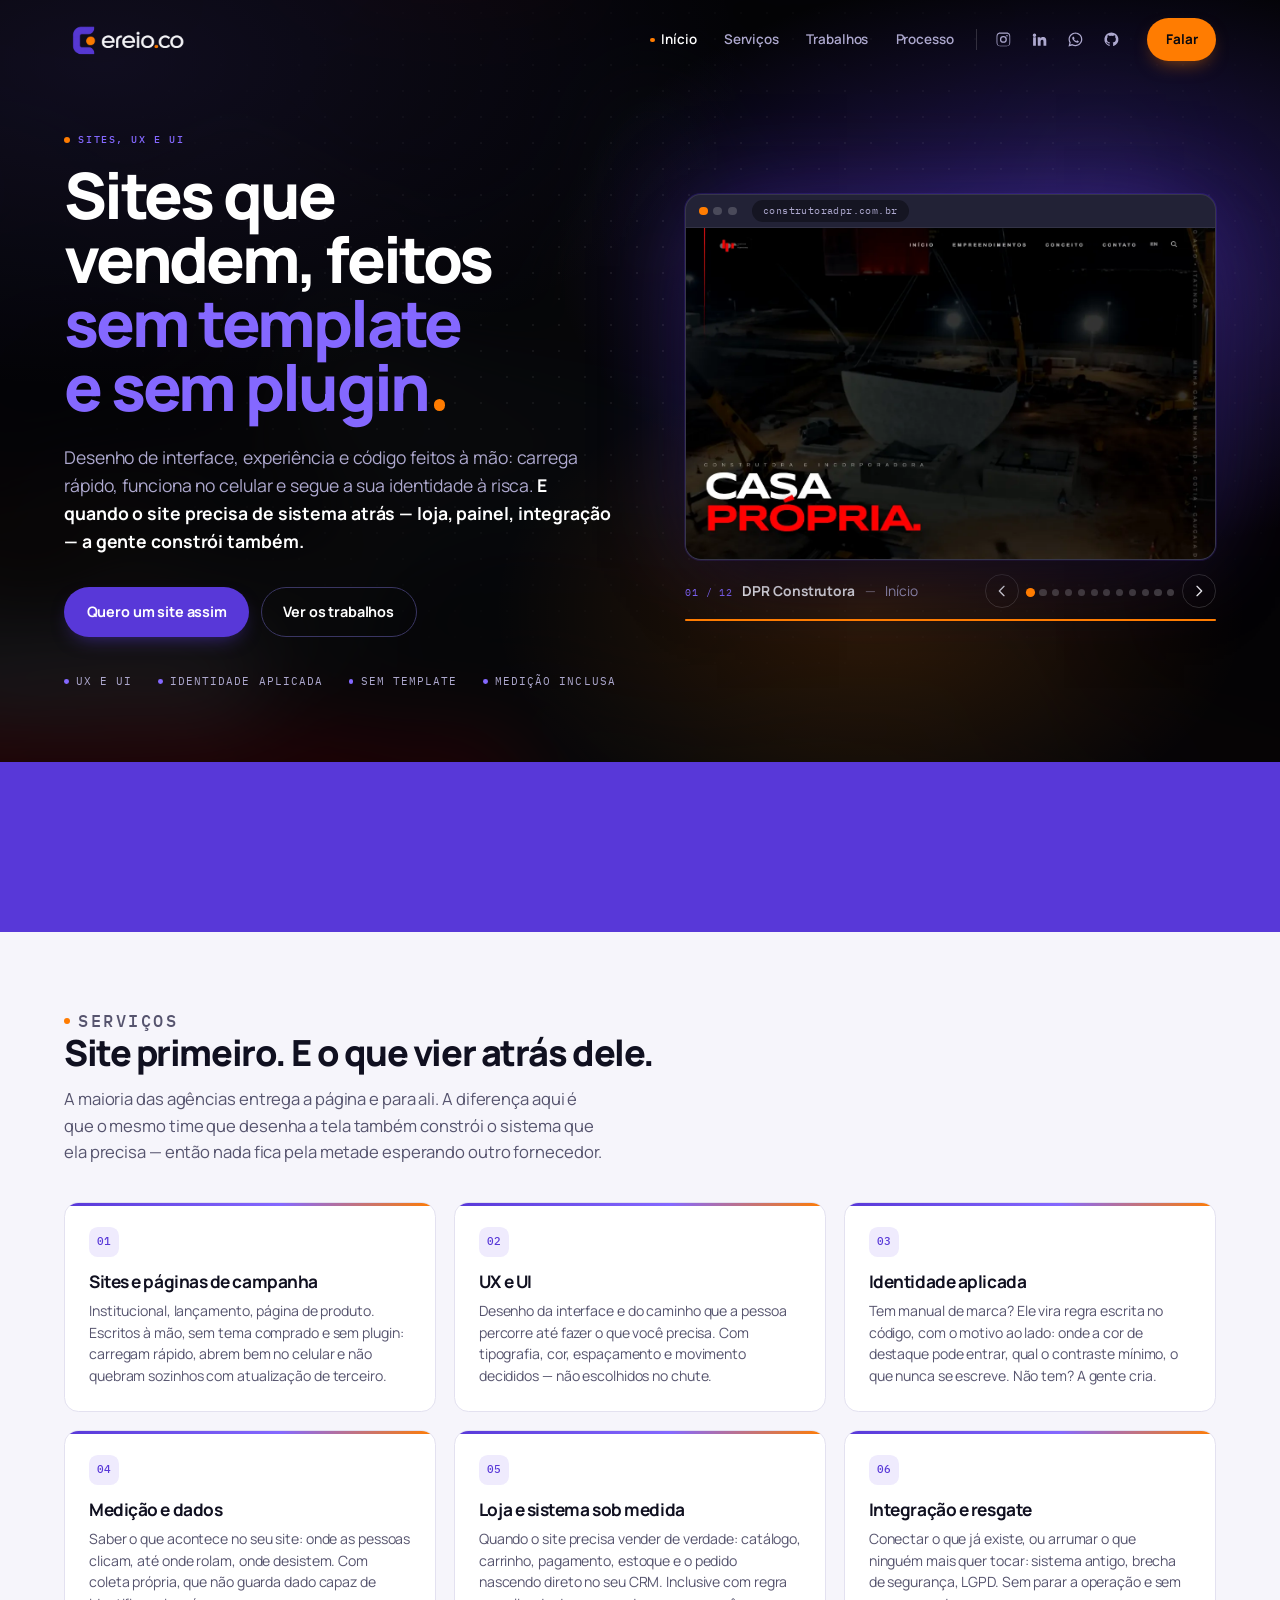
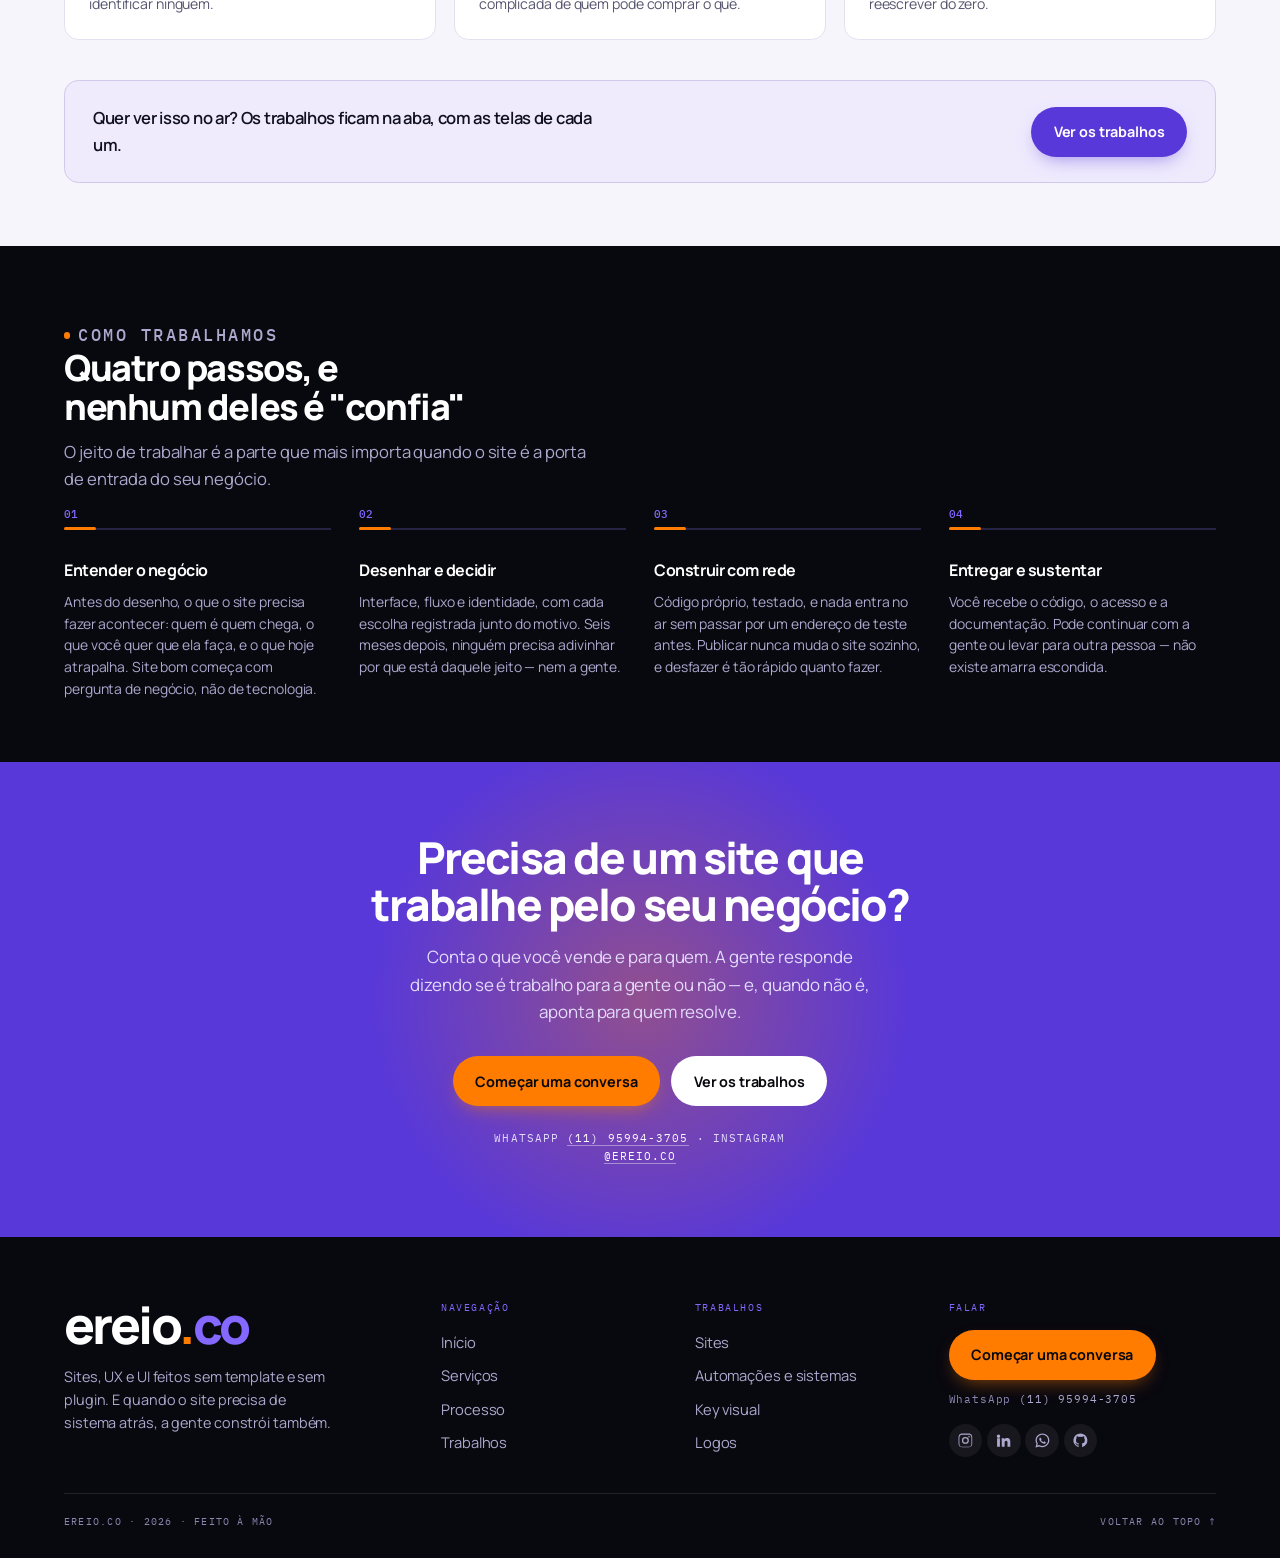
==== index.html @ cca117e9 "feat: cinco sites a mais nos trabalhos e os numeros da agencia na home Pedido dela em 05/10/2026: in" ====
<!doctype html>
<html lang="pt-BR">
<head>
<meta charset="utf-8">
<meta name="viewport" content="width=device-width, initial-scale=1">
<title>ereio.co</title>
<meta name="description" content="Sites, UX e UI feitos sem template e sem plugin — por quem também constrói o sistema atrás deles.">
<meta name="theme-color" content="#08080F">
<link rel="icon" type="image/png" href="icone-ereio.png">
<link rel="apple-touch-icon" href="icone-ereio.png">
<link rel="preconnect" href="https://fonts.googleapis.com">
<link rel="preconnect" href="https://fonts.gstatic.com" crossorigin>
<link rel="stylesheet" href="https://fonts.googleapis.com/css2?family=Manrope:wght@400;500;600;700;800&family=IBM+Plex+Mono:wght@400;500&display=swap">
<link rel="stylesheet" href="estilo.css">
</head>
<body class="sem-js">

<!-- Os desenhos dos ícones, definidos UMA vez e reaproveitados por <use>.
     Sem isto o mesmo caminho SVG apareceria oito vezes por página. -->
<svg width="0" height="0" style="position:absolute" aria-hidden="true" focusable="false">
  <symbol id="i-instagram" viewBox="0 0 24 24"><path d="M12 2.2c3.2 0 3.6 0 4.8.07 1.2.05 1.8.25 2.2.42.56.22.96.48 1.38.9.42.42.68.82.9 1.38.17.4.37 1 .42 2.2.07 1.2.07 1.6.07 4.8s0 3.6-.07 4.8c-.05 1.2-.25 1.8-.42 2.2a3.7 3.7 0 0 1-.9 1.38c-.42.42-.82.68-1.38.9-.4.17-1 .37-2.2.42-1.2.07-1.6.07-4.8.07s-3.6 0-4.8-.07c-1.2-.05-1.8-.25-2.2-.42a3.7 3.7 0 0 1-1.38-.9 3.7 3.7 0 0 1-.9-1.38c-.17-.4-.37-1-.42-2.2C2.2 15.6 2.2 15.2 2.2 12s0-3.6.07-4.8c.05-1.2.25-1.8.42-2.2.22-.56.48-.96.9-1.38.42-.42.82-.68 1.38-.9.4-.17 1-.37 2.2-.42C8.4 2.2 8.8 2.2 12 2.2zm0 1.8c-3.14 0-3.5.02-4.73.09-.9.04-1.39.19-1.71.32-.43.17-.74.37-1.06.69-.32.32-.52.63-.69 1.06-.13.32-.28.81-.32 1.71-.07 1.23-.09 1.59-.09 4.73s.02 3.5.09 4.73c.04.9.19 1.39.32 1.71.17.43.37.74.69 1.06.32.32.63.52 1.06.69.32.13.81.28 1.71.32 1.23.07 1.59.09 4.73.09s3.5-.02 4.73-.09c.9-.04 1.39-.19 1.71-.32.43-.17.74-.37 1.06-.69.32-.32.52-.63.69-1.06.13-.32.28-.81.32-1.71.07-1.23.09-1.59.09-4.73s-.02-3.5-.09-4.73c-.04-.9-.19-1.39-.32-1.71a2.85 2.85 0 0 0-.69-1.06 2.85 2.85 0 0 0-1.06-.69c-.32-.13-.81-.28-1.71-.32C15.5 4.02 15.14 4 12 4zm0 3.06a4.94 4.94 0 1 1 0 9.88 4.94 4.94 0 0 1 0-9.88zm0 1.8a3.14 3.14 0 1 0 0 6.28 3.14 3.14 0 0 0 0-6.28zm5.14-3.2a1.15 1.15 0 1 1 0 2.3 1.15 1.15 0 0 1 0-2.3z"/></symbol>
  <symbol id="i-linkedin" viewBox="0 0 24 24"><path d="M4.98 3.5a2.5 2.5 0 1 1 0 5 2.5 2.5 0 0 1 0-5zM3 9h4v12H3zm6.5 0h3.8v1.7h.05c.53-.95 1.82-1.95 3.75-1.95 4 0 4.75 2.5 4.75 5.76V21h-4v-5.6c0-1.34-.03-3.07-1.9-3.07-1.9 0-2.2 1.46-2.2 2.97V21h-4z"/></symbol>
  <symbol id="i-whatsapp" viewBox="0 0 24 24"><path d="M12.04 2C6.6 2 2.2 6.4 2.2 11.84c0 1.74.46 3.44 1.32 4.94L2.1 22l5.36-1.4a9.8 9.8 0 0 0 4.58 1.16c5.43 0 9.84-4.4 9.84-9.84 0-2.63-1.02-5.1-2.88-6.96A9.77 9.77 0 0 0 12.04 2zm0 1.8c2.15 0 4.17.84 5.69 2.36a7.99 7.99 0 0 1 2.36 5.69c0 4.44-3.61 8.04-8.05 8.04a8.1 8.1 0 0 1-4.1-1.12l-.3-.17-3.05.8.81-2.98-.19-.31a8 8 0 0 1-1.23-4.27c0-4.44 3.61-8.04 8.06-8.04zm-3.1 4.3c-.15 0-.4.06-.6.28-.21.22-.8.78-.8 1.9s.82 2.2.94 2.36c.11.15 1.6 2.44 3.88 3.42.54.23.97.37 1.3.48.55.17 1.05.15 1.44.09.44-.07 1.35-.55 1.54-1.09.19-.54.19-1 .13-1.1-.05-.1-.2-.15-.42-.26-.22-.11-1.35-.66-1.56-.74-.21-.08-.36-.11-.5.11-.16.22-.59.74-.72.89-.13.15-.26.17-.49.06-.22-.11-.94-.35-1.8-1.11a6.7 6.7 0 0 1-1.24-1.54c-.13-.22-.01-.34.1-.45.1-.1.22-.26.33-.39.11-.13.14-.22.22-.37.07-.15.04-.28-.02-.39-.06-.11-.5-1.2-.68-1.65-.18-.43-.36-.37-.5-.38h-.42z"/></symbol>
  <symbol id="i-github" viewBox="0 0 24 24"><path d="M12 2a10 10 0 0 0-3.16 19.49c.5.09.68-.22.68-.48l-.01-1.7c-2.78.6-3.37-1.34-3.37-1.34-.45-1.16-1.11-1.47-1.11-1.47-.91-.62.07-.61.07-.61 1 .07 1.53 1.03 1.53 1.03.9 1.53 2.36 1.09 2.93.83.09-.65.35-1.09.63-1.34-2.22-.25-4.56-1.11-4.56-4.94 0-1.09.39-1.98 1.03-2.68-.1-.25-.45-1.27.1-2.65 0 0 .84-.27 2.75 1.02a9.5 9.5 0 0 1 5 0c1.91-1.29 2.75-1.02 2.75-1.02.55 1.38.2 2.4.1 2.65.64.7 1.03 1.59 1.03 2.68 0 3.84-2.34 4.69-4.57 4.94.36.31.68.92.68 1.85l-.01 2.75c0 .26.18.58.69.48A10 10 0 0 0 12 2z"/></symbol>
</svg>

<!-- O CABEÇALHO: barra fixa no topo, como num site de agência. Começa
     transparente sobre a abertura escura; ao rolar, o script põe a classe
     "preso" e ela ganha fundo, desfoque e uma linha embaixo. Em tela
     estreita os links e as redes saem da barra e vão para a gaveta que
     desliza pela direita, aberta pelo gatilho de três pontos. -->
<header class="topo" id="topo">
  <div class="topo-dentro">
    <a class="marca" href="index.html" aria-label="ereio.co, início">
      <!-- a versão CLARA do logo: a palavra "ereio.co" do original é quase
           preta e sumiria sobre o fundo escuro -->
      <img src="logo-ereio-claro.png" alt="ereio.co" width="720" height="237">
    </a>
    <nav class="navega" aria-label="Navegação principal">
      <ul class="links">
        <li><a href="index.html" aria-current="page">Início</a></li>
        <li><a href="index.html#servicos">Serviços</a></li>
        <li><a href="trabalhos.html">Trabalhos</a></li>
        <li><a href="index.html#processo">Processo</a></li>
      </ul>
      <span class="filete" aria-hidden="true"></span>
      <!-- ATENÇÃO: os endereços das redes estão como "#" porque ela ainda não
           passou os perfis. O teste marca cada um como pendente e lista todos,
           para nenhum ir ao ar morto. -->
      <ul class="redes">
        <li><a href="https://www.instagram.com/ereio.co/" target="_blank" rel="noopener" aria-label="Instagram"><svg aria-hidden="true"><use href="#i-instagram"/></svg></a></li>
        <li><a href="#" data-pendente="linkedin" aria-label="LinkedIn"><svg aria-hidden="true"><use href="#i-linkedin"/></svg></a></li>
        <li><a href="https://wa.me/5511959943705?text=Ol%C3%A1!%20Vim%20pelo%20site%20da%20ereio%20e%20quero%20conversar%20sobre%20um%20projeto." target="_blank" rel="noopener" aria-label="WhatsApp"><svg aria-hidden="true"><use href="#i-whatsapp"/></svg></a></li>
        <li><a href="#" data-pendente="github" aria-label="GitHub"><svg aria-hidden="true"><use href="#i-github"/></svg></a></li>
      </ul>
    </nav>
    <a class="botao botao-laranja topo-falar" href="https://wa.me/5511959943705?text=Ol%C3%A1!%20Vim%20pelo%20site%20da%20ereio%20e%20quero%20conversar%20sobre%20um%20projeto." target="_blank" rel="noopener">Falar</a>
    <button class="gatilho" type="button" data-gatilho aria-expanded="false" aria-controls="menu">
      Menu
      <span class="gatilho-pontos" aria-hidden="true"><i></i><i></i><i></i></span>
    </button>
  </div>
</header>

<div class="veu" data-veu hidden></div>

<aside class="painel" id="menu" role="dialog" aria-modal="true" aria-label="Menu" hidden>
  <div class="painel-dentro">
    <p class="olho">Navegação</p>
    <ul class="painel-links">
      <li><a href="index.html" aria-current="page"><span class="n">01</span><span class="t">Início</span></a></li>
      <li><a href="index.html#servicos"><span class="n">02</span><span class="t">Serviços</span></a></li>
      <li><a href="trabalhos.html"><span class="n">03</span><span class="t">Trabalhos</span></a></li>
      <li><a href="index.html#processo"><span class="n">04</span><span class="t">Como trabalhamos</span></a></li>
    </ul>
    <div class="painel-pe">
      <p class="dito">Sites, UX e UI sem template e sem plugin</p>
      <a class="botao botao-laranja" href="https://wa.me/5511959943705?text=Ol%C3%A1!%20Vim%20pelo%20site%20da%20ereio%20e%20quero%20conversar%20sobre%20um%20projeto." target="_blank" rel="noopener">Falar com a gente</a>
      <ul class="redes">
        <li><a href="https://www.instagram.com/ereio.co/" target="_blank" rel="noopener" aria-label="Instagram"><svg aria-hidden="true"><use href="#i-instagram"/></svg></a></li>
        <li><a href="#" data-pendente="linkedin" aria-label="LinkedIn"><svg aria-hidden="true"><use href="#i-linkedin"/></svg></a></li>
        <li><a href="https://wa.me/5511959943705?text=Ol%C3%A1!%20Vim%20pelo%20site%20da%20ereio%20e%20quero%20conversar%20sobre%20um%20projeto." target="_blank" rel="noopener" aria-label="WhatsApp"><svg aria-hidden="true"><use href="#i-whatsapp"/></svg></a></li>
        <li><a href="#" data-pendente="github" aria-label="GitHub"><svg aria-hidden="true"><use href="#i-github"/></svg></a></li>
      </ul>
    </div>
  </div>
</aside>

<main id="inicio">

  <section class="abertura abertura-slide escuro">
    <!-- O AMBIENTE: a tela do slide, enorme, desfocada e escurecida, atrás
         de tudo. A cor da abertura muda junto com o slide sem roubar a
         leitura do texto. Duas camadas que se revezam: uma entra enquanto
         a outra sai. -->
    <div class="ambiente" aria-hidden="true" data-ambiente>
      <img class="ativa" src="dpr-tela-1.webp" alt="" width="1280" height="800">
      <img src="hz-tela-1.webp" alt="" width="1280" height="800">
    </div>
    <div class="dentro">
      <div class="abertura-texto">
        <p class="olho sobe">Sites, UX e UI</p>
        <h1 class="sobe">Sites que vendem, feitos <span class="destaque">sem template e sem plugin</span><span class="ponto" aria-hidden="true"></span></h1>
        <p class="chamada sobe">
          Desenho de interface, experiência e código feitos à mão: carrega rápido,
          funciona no celular e segue a sua identidade à risca.
          <b>E quando o site precisa de sistema atrás — loja, painel, integração —
          a gente constrói também.</b>
        </p>
        <div class="acoes sobe">
          <a class="botao botao-cheio" href="https://wa.me/5511959943705?text=Ol%C3%A1!%20Vim%20pelo%20site%20da%20ereio%20e%20quero%20conversar%20sobre%20um%20projeto." target="_blank" rel="noopener">Quero um site assim</a>
          <a class="botao botao-vazio" href="trabalhos.html">Ver os trabalhos</a>
        </div>
        <ul class="selos sobe">
          <li>UX e UI</li>
          <li>Identidade aplicada</li>
          <li>Sem template</li>
          <li>Medição inclusa</li>
        </ul>
      </div>

      <!-- O SLIDE: as telas dos sites que fizemos, uma de cada vez, dentro
           de uma janela de navegador. Troca sozinho a cada 5 segundos; para
           quando o mouse está em cima, quando a pessoa assume o controle
           (seta, ponto ou teclado) e quando a aba está escondida. Sem
           script, fica a primeira tela, parada, e os controles somem. -->
      <div class="slide sobe" data-slide role="region" aria-roledescription="carrossel" aria-label="Telas dos sites que fizemos">
        <div class="janela">
          <span class="janela-barra" aria-hidden="true"><i></i><i></i><i></i><span class="janela-endereco" data-slide-endereco>construtoradpr.com.br</span></span>
          <!-- uma tela por cliente: a home de cada site, na ordem da aba de trabalhos -->
          <ul class="telas-slide">
            <li class="tela-slide ativa" data-cliente="DPR Construtora" data-rotulo="Início" data-endereco="construtoradpr.com.br">
              <img src="dpr-tela-1.webp" alt="Tela inicial do site da DPR Construtora, com a frase Casa própria" width="1280" height="800" decoding="async">
            </li>
            <li class="tela-slide" data-cliente="Houzze Imobiliária" data-rotulo="Início" data-endereco="houzzeimobiliaria.com">
              <img src="hz-tela-1.webp" alt="Tela inicial do site da Houzze Imobiliária, com busca de imóveis" width="1280" height="800" loading="lazy" decoding="async">
            </li>
            <li class="tela-slide" data-cliente="ANOVA" data-rotulo="Início" data-endereco="anovacannabis.org.br">
              <img src="an-tela-1.webp" alt="Tela inicial do site da ANOVA, com a frase Cuidado que acolhe, ciência que orienta" width="1280" height="800" loading="lazy" decoding="async">
            </li>
            <li class="tela-slide" data-cliente="Karmani" data-rotulo="Catálogo" data-endereco="karmani.com.br/karmani">
              <img src="km-tela-1.webp" alt="Catálogo da loja Karmani, com filtro de categorias e grade de produtos" width="1280" height="800" loading="lazy" decoding="async">
            </li>
            <li class="tela-slide" data-cliente="Fidelity Translations" data-rotulo="Início" data-endereco="fidelity.com.br">
              <img src="fd-tela-1.webp" alt="Tela inicial do site da Fidelity, com a frase Desde 1970 traduzindo eficiência" width="1280" height="800" loading="lazy" decoding="async">
            </li>
            <li class="tela-slide" data-cliente="Primeiro Minuto" data-rotulo="Início" data-endereco="primeirominutofotografia.com.br">
              <img src="pm-tela-1.webp" alt="Tela inicial do site da Primeiro Minuto, com os pés de um bebê em preto e branco" width="1280" height="800" loading="lazy" decoding="async">
            </li>
            <li class="tela-slide" data-cliente="Clínica Entourage" data-rotulo="Início" data-endereco="clinicaentourage.com">
              <img src="en-tela-1.webp" alt="Tela inicial do site da Clínica Entourage, sobre cannabis medicinal com acompanhamento médico" width="1280" height="800" loading="lazy" decoding="async">
            </li>
            <!-- os cinco sites que ela mandou incluir em 05/10/2026 -->
            <li class="tela-slide" data-cliente="De Baere" data-rotulo="Início" data-endereco="debaere.co.uk">
              <img src="db-tela-1.webp" alt="Tela inicial do site da De Baere, padaria de Londres, com a frase Pure joy, baked in sobre um pão nas mãos" width="1280" height="800" loading="lazy" decoding="async">
            </li>
            <li class="tela-slide" data-cliente="Puriman" data-rotulo="Início" data-endereco="purimanrestaurante.com.br">
              <img src="pr-tela-1.webp" alt="Tela inicial do site do Puriman, restaurante em Campos do Jordão, com a frase Alta gastronomia na Serra da Mantiqueira sobre um prato" width="1280" height="800" loading="lazy" decoding="async">
            </li>
            <li class="tela-slide" data-cliente="TozziniFreire" data-rotulo="Início" data-endereco="tozzinifreire.com.br">
              <img src="tf-tela-1.webp" alt="Tela inicial do site do escritório TozziniFreire, com a frase Há 50 anos, construindo confiança sobre a cidade" width="1280" height="800" loading="lazy" decoding="async">
            </li>
            <li class="tela-slide" data-cliente="Lux 600" data-rotulo="Início" data-endereco="lux600.com.br">
              <img src="lx-tela-1.webp" alt="Tela inicial do site do Lux 600, apartamentos na Vila Nova Conceição, com a fachada do prédio e o formulário de interesse" width="1280" height="800" loading="lazy" decoding="async">
            </li>
            <li class="tela-slide" data-cliente="Sofia Campo Belo" data-rotulo="Início" data-endereco="sofiacampobelo.com.br">
              <img src="sc-tela-1.webp" alt="Tela inicial do site do Sofia, empreendimento da Nortis no Campo Belo, com o nome enorme sobre a fachada" width="1280" height="800" loading="lazy" decoding="async">
            </li>
          </ul>
        </div>
        <div class="slide-pe">
          <p class="slide-legenda" aria-live="polite">
            <span class="n" data-slide-n>01 / 12</span>
            <b data-slide-cliente>DPR Construtora</b>
            <span class="t" data-slide-rotulo>Início</span>
          </p>
          <div class="slide-controles">
            <button class="slide-seta" type="button" data-slide-seta="esq" aria-label="Tela anterior"><svg viewBox="0 0 24 24" aria-hidden="true"><path d="M15 5l-7 7 7 7"/></svg></button>
            <ol class="slide-pontos" aria-label="Ir para a tela">
              <li><button type="button" data-slide-ponto="0" aria-label="Tela 1" aria-current="true"></button></li>
              <li><button type="button" data-slide-ponto="1" aria-label="Tela 2" aria-current="false"></button></li>
              <li><button type="button" data-slide-ponto="2" aria-label="Tela 3" aria-current="false"></button></li>
              <li><button type="button" data-slide-ponto="3" aria-label="Tela 4" aria-current="false"></button></li>
              <li><button type="button" data-slide-ponto="4" aria-label="Tela 5" aria-current="false"></button></li>
              <li><button type="button" data-slide-ponto="5" aria-label="Tela 6" aria-current="false"></button></li>
              <li><button type="button" data-slide-ponto="6" aria-label="Tela 7" aria-current="false"></button></li>
              <li><button type="button" data-slide-ponto="7" aria-label="Tela 8" aria-current="false"></button></li>
              <li><button type="button" data-slide-ponto="8" aria-label="Tela 9" aria-current="false"></button></li>
              <li><button type="button" data-slide-ponto="9" aria-label="Tela 10" aria-current="false"></button></li>
              <li><button type="button" data-slide-ponto="10" aria-label="Tela 11" aria-current="false"></button></li>
              <li><button type="button" data-slide-ponto="11" aria-label="Tela 12" aria-current="false"></button></li>
            </ol>
            <button class="slide-seta" type="button" data-slide-seta="dir" aria-label="Próxima tela"><svg viewBox="0 0 24 24" aria-hidden="true"><path d="M9 5l7 7-7 7"/></svg></button>
          </div>
        </div>
        <span class="slide-progresso" aria-hidden="true"><i data-slide-barra></i></span>
      </div>
    </div>
  </section>

  <!-- OS NÚMEROS: os três primeiros são os que ela passou em 05/10/2026
       ("mais de 482 sites entregues, mais de 200 projetos de automações,
       mais de 150 agentes de IA"). O contador sobe até o número e põe o
       "+" no fim. -->
  <section class="prova" aria-label="Números do trabalho">
    <div class="dentro">
      <div class="sobe"><b data-conta="482" data-sufixo="+">0</b><i class="risco"></i><span>sites entregues</span></div>
      <div class="sobe"><b data-conta="200" data-sufixo="+">0</b><i class="risco"></i><span>projetos de automação</span></div>
      <div class="sobe"><b data-conta="150" data-sufixo="+">0</b><i class="risco"></i><span>agentes de IA</span></div>
      <!-- este não conta: zero é o número, e contador que vai de zero a zero
           não anima nada -->
      <div class="sobe"><b>0</b><i class="risco"></i><span>plugins instalados</span></div>
    </div>
  </section>

  <section class="secao claro" id="servicos">
    <div class="dentro">
      <div class="cabeca sobe">
        <p class="olho">Serviços</p>
        <h2>Site primeiro. E o que vier atrás dele.</h2>
        <p>
          A maioria das agências entrega a página e para ali. A diferença aqui é
          que o mesmo time que desenha a tela também constrói o sistema que ela
          precisa — então nada fica pela metade esperando outro fornecedor.
        </p>
      </div>

      <ul class="grade-servicos">
        <li class="servico sobe">
          <span class="num">01</span>
          <h3>Sites e páginas de campanha</h3>
          <p>
            Institucional, lançamento, página de produto. Escritos à mão, sem
            tema comprado e sem plugin: carregam rápido, abrem bem no celular e
            não quebram sozinhos com atualização de terceiro.
          </p>
        </li>
        <li class="servico sobe">
          <span class="num">02</span>
          <h3>UX e UI</h3>
          <p>
            Desenho da interface e do caminho que a pessoa percorre até fazer o
            que você precisa. Com tipografia, cor, espaçamento e movimento
            decididos — não escolhidos no chute.
          </p>
        </li>
        <li class="servico sobe">
          <span class="num">03</span>
          <h3>Identidade aplicada</h3>
          <p>
            Tem manual de marca? Ele vira regra escrita no código, com o motivo
            ao lado: onde a cor de destaque pode entrar, qual o contraste
            mínimo, o que nunca se escreve. Não tem? A gente cria.
          </p>
        </li>
        <li class="servico sobe">
          <span class="num">04</span>
          <h3>Medição e dados</h3>
          <p>
            Saber o que acontece no seu site: onde as pessoas clicam, até onde
            rolam, onde desistem. Com coleta própria, que não guarda dado capaz
            de identificar ninguém.
          </p>
        </li>
        <li class="servico sobe">
          <span class="num">05</span>
          <h3>Loja e sistema sob medida</h3>
          <p>
            Quando o site precisa vender de verdade: catálogo, carrinho,
            pagamento, estoque e o pedido nascendo direto no seu CRM. Inclusive
            com regra complicada de quem pode comprar o quê.
          </p>
        </li>
        <li class="servico sobe">
          <span class="num">06</span>
          <h3>Integração e resgate</h3>
          <p>
            Conectar o que já existe, ou arrumar o que ninguém mais quer tocar:
            sistema antigo, brecha de segurança, LGPD. Sem parar a operação e
            sem reescrever do zero.
          </p>
        </li>
      </ul>

      <div class="convite sobe">
        <p>Quer ver isso no ar? Os trabalhos ficam na aba, com as telas de cada um.</p>
        <a class="botao botao-cheio" href="trabalhos.html">Ver os trabalhos</a>
      </div>
    </div>
  </section>

  <section class="secao escuro" id="processo">
    <div class="dentro">
      <div class="cabeca sobe">
        <p class="olho">Como trabalhamos</p>
        <h2>Quatro passos, e nenhum deles é "confia"</h2>
        <p>
          O jeito de trabalhar é a parte que mais importa quando o site é a porta
          de entrada do seu negócio.
        </p>
      </div>

      <ol class="passos">
        <li class="passo sobe">
          <h3>Entender o negócio</h3>
          <p>
            Antes do desenho, o que o site precisa fazer acontecer: quem é quem
            chega, o que você quer que ela faça, e o que hoje atrapalha. Site bom
            começa com pergunta de negócio, não de tecnologia.
          </p>
        </li>
        <li class="passo sobe">
          <h3>Desenhar e decidir</h3>
          <p>
            Interface, fluxo e identidade, com cada escolha registrada junto do
            motivo. Seis meses depois, ninguém precisa adivinhar por que está
            daquele jeito — nem a gente.
          </p>
        </li>
        <li class="passo sobe">
          <h3>Construir com rede</h3>
          <p>
            Código próprio, testado, e nada entra no ar sem passar por um
            endereço de teste antes. Publicar nunca muda o site sozinho, e
            desfazer é tão rápido quanto fazer.
          </p>
        </li>
        <li class="passo sobe">
          <h3>Entregar e sustentar</h3>
          <p>
            Você recebe o código, o acesso e a documentação. Pode continuar com a
            gente ou levar para outra pessoa — não existe amarra escondida.
          </p>
        </li>
      </ol>
    </div>
  </section>

  <section class="fecho" id="contato">
    <div class="dentro">
      <h2 class="sobe">Precisa de um site que trabalhe pelo seu negócio?</h2>
      <p class="sobe">
        Conta o que você vende e para quem. A gente responde dizendo se é
        trabalho para a gente ou não — e, quando não é, aponta para quem resolve.
      </p>
      <!-- WhatsApp e Instagram: canais passados por ela em 02/10/2026 -->
      <div class="acoes sobe">
        <a class="botao botao-laranja" href="https://wa.me/5511959943705?text=Ol%C3%A1!%20Vim%20pelo%20site%20da%20ereio%20e%20quero%20conversar%20sobre%20um%20projeto." target="_blank" rel="noopener">Começar uma conversa</a>
        <a class="botao botao-claro" href="trabalhos.html">Ver os trabalhos</a>
      </div>
      <p class="fecho-canal sobe">WhatsApp <a href="https://wa.me/5511959943705?text=Ol%C3%A1!%20Vim%20pelo%20site%20da%20ereio%20e%20quero%20conversar%20sobre%20um%20projeto." target="_blank" rel="noopener">(11) 95994-3705</a> · Instagram <a href="https://www.instagram.com/ereio.co/" target="_blank" rel="noopener">@ereio.co</a></p>
    </div>
  </section>

</main>

<footer class="rodape">
  <div class="dentro">
    <div class="rodape-grade">
      <div class="rodape-marca">
        <p class="enorme">ereio<span class="pt">.</span><span class="co">co</span></p>
        <p class="rodape-frase">Sites, UX e UI feitos sem template e sem plugin. E quando o site precisa de sistema atrás, a gente constrói também.</p>
      </div>
      <nav class="rodape-coluna" aria-label="Navegação do rodapé">
        <p class="rodape-titulo">Navegação</p>
        <ul>
          <li><a href="index.html">Início</a></li>
          <li><a href="index.html#servicos">Serviços</a></li>
          <li><a href="index.html#processo">Processo</a></li>
          <li><a href="trabalhos.html">Trabalhos</a></li>
        </ul>
      </nav>
      <nav class="rodape-coluna" aria-label="Trabalhos por frente">
        <p class="rodape-titulo">Trabalhos</p>
        <ul>
          <li><a href="trabalhos.html#g-sites">Sites</a></li>
          <li><a href="trabalhos.html#g-automacoes">Automações e sistemas</a></li>
          <li><a href="trabalhos.html#g-key-visual">Key visual</a></li>
          <li><a href="trabalhos.html#g-logos">Logos</a></li>
        </ul>
      </nav>
      <div class="rodape-coluna rodape-falar">
        <p class="rodape-titulo">Falar</p>
        <a class="botao botao-laranja" href="https://wa.me/5511959943705?text=Ol%C3%A1!%20Vim%20pelo%20site%20da%20ereio%20e%20quero%20conversar%20sobre%20um%20projeto." target="_blank" rel="noopener">Começar uma conversa</a>
        <p class="rodape-canal">WhatsApp <a href="https://wa.me/5511959943705?text=Ol%C3%A1!%20Vim%20pelo%20site%20da%20ereio%20e%20quero%20conversar%20sobre%20um%20projeto." target="_blank" rel="noopener">(11) 95994-3705</a></p>
        <ul class="redes">
          <li><a href="https://www.instagram.com/ereio.co/" target="_blank" rel="noopener" aria-label="Instagram"><svg aria-hidden="true"><use href="#i-instagram"/></svg></a></li>
          <li><a href="#" data-pendente="linkedin" aria-label="LinkedIn"><svg aria-hidden="true"><use href="#i-linkedin"/></svg></a></li>
          <li><a href="https://wa.me/5511959943705?text=Ol%C3%A1!%20Vim%20pelo%20site%20da%20ereio%20e%20quero%20conversar%20sobre%20um%20projeto." target="_blank" rel="noopener" aria-label="WhatsApp"><svg aria-hidden="true"><use href="#i-whatsapp"/></svg></a></li>
          <li><a href="#" data-pendente="github" aria-label="GitHub"><svg aria-hidden="true"><use href="#i-github"/></svg></a></li>
        </ul>
      </div>
    </div>
    <div class="rodape-pe">
      <span class="assinatura">ereio.co · 2026 · feito à mão</span>
      <a class="rodape-topo" href="#topo">Voltar ao topo <span aria-hidden="true">&uarr;</span></a>
    </div>
  </div>
</footer>

<script src="script.js"></script>
</body>
</html>
---- estilo.css ----
/* =================================================================
   ereio.co — estilo único das duas páginas

   As cores vieram dos pixels do logo, não de estimativa:
     violeta #5838D8   o símbolo
     laranja #FF7C01   o ponto, e o ponto do .co
     tinta   #101020   a palavra

   A tinta é um quase-preto puxado para o violeta (matiz 240, mesma
   família do símbolo). Todo preto e todo cinza da página herdam esse
   desvio — é o que faz a paleta parecer uma coisa só, e não cores
   soltas sobre um preto neutro qualquer.

   CLARO E ESCURO ALTERNADOS. Cada seção declara as próprias cores em
   tokens (--fundo, --texto, --cartao, --linha...) e TODO componente lê
   desses tokens, nunca de uma cor fixa. Trocar uma seção de preta para
   clara é mudar a classe dela: nenhum componente precisa saber.

   Um arquivo só para as duas páginas, de propósito: estilo copiado
   entre páginas diverge sem ninguém perceber.
   ================================================================= */

:root {
  --preto:         #08080F;
  --tinta:         #101020;
  --tinta-alta:    #16162B;
  --tinta-topo:    #1F1D3A;

  --violeta:       #5838D8;
  --violeta-alto:  #8468FF;
  --violeta-fundo: #1A1240;
  --violeta-claro: #EFEBFD;
  --laranja:       #FF7C01;
  --laranja-alto:  #FF9733;

  --branco:        #FFFFFF;
  --nevoa:         #F6F5FB;
  --nevoa-funda:   #EDECF6;

  --sans: "Manrope", system-ui, -apple-system, "Segoe UI", sans-serif;
  --mono: "IBM Plex Mono", ui-monospace, SFMono-Regular, Menlo, monospace;

  /* quatro curvas, cada uma com um trabalho. Nenhuma declarada sem uso. */
  --entra:    cubic-bezier(0.16, 1, 0.3, 1);
  --sai:      cubic-bezier(0.55, 0, 0.9, 0.3);
  --ambiente: cubic-bezier(0.4, 0, 0.18, 1);
  --toque:    cubic-bezier(0.22, 0, 0.1, 1);

  --gut: clamp(1.1rem, 4.5vw, 3.5rem);
  --max: 72rem;

  /* a altura do cabeçalho fixo: a abertura reserva esse espaço em cima */
  --alto-topo: 5rem;
  --alto-topo-preso: 4rem;

  /* os tokens de seção. O padrão é o claro; cada seção sobrescreve. */
  --fundo:       var(--branco);
  --texto:       var(--tinta);
  --texto-fraco: #56546E;
  --cartao:      var(--branco);
  --cartao-alto: var(--nevoa);
  --linha:       #E3E1F0;
  --linha-viva:  #CFC9EC;
  --realce:      var(--violeta);
  --selo-fundo:  var(--violeta-claro);
  --recuo-1: blur(1.4px) brightness(1.03) contrast(0.95) saturate(0.95);
  --recuo-2: blur(3px)   brightness(1.06) contrast(0.90) saturate(0.90);

  color-scheme: light dark;
}

* { box-sizing: border-box; }
html { -webkit-text-size-adjust: 100%; scroll-behavior: smooth; }
@media (prefers-reduced-motion: reduce) { html { scroll-behavior: auto; } }

body {
  margin: 0;
  background: var(--branco);
  color: var(--tinta);
  font-family: var(--sans);
  font-size: clamp(0.94rem, 0.9rem + 0.18vw, 1rem);
  line-height: 1.6;
  letter-spacing: -0.006em;
  -webkit-font-smoothing: antialiased;
  overflow-x: hidden;
}

.dentro { max-width: var(--max); margin-inline: auto; }
:focus-visible { outline: 2px solid var(--laranja); outline-offset: 3px; border-radius: 4px; }

h1, h2, h3 { text-wrap: balance; }

/* ----------------------- os dois ambientes ----------------------- */

.escuro {
  --fundo:       var(--preto);
  --texto:       var(--branco);
  --texto-fraco: #ADA8CE;
  --cartao:      var(--tinta-alta);
  --cartao-alto: var(--tinta-topo);
  --linha:       #262442;
  --linha-viva:  #3A3663;
  --realce:      var(--violeta-alto);
  --selo-fundo:  var(--violeta-fundo);
  --recuo-1: blur(1.4px) brightness(0.6) saturate(0.9);
  --recuo-2: blur(3px)   brightness(0.38) saturate(0.8);
  background: var(--fundo);
  color: var(--texto);
}

.claro {
  --fundo:       var(--nevoa);
  --texto:       var(--tinta);
  --texto-fraco: #56546E;
  --cartao:      var(--branco);
  --cartao-alto: var(--branco);
  --linha:       #E3E1F0;
  --linha-viva:  #CFC9EC;
  --realce:      var(--violeta);
  --selo-fundo:  var(--violeta-claro);
  background: var(--fundo);
  color: var(--texto);
}

.branca { --fundo: var(--branco); }

.olho {
  display: inline-flex;
  align-items: center;
  gap: 0.5rem;
  margin: 0 0 0.9rem;
  font-family: var(--mono);
  font-size: 0.65rem;
  font-weight: 500;
  letter-spacing: 0.15em;
  text-transform: uppercase;
  color: var(--realce);
}

.olho::before {
  content: "";
  width: 0.4rem;
  height: 0.4rem;
  border-radius: 50%;
  background: var(--laranja);
  flex: none;
}

/* ============================= botões ============================= */

.botao {
  display: inline-flex;
  align-items: center;
  justify-content: center;
  gap: 0.5rem;
  padding: 0.78rem 1.35rem;
  border: 1px solid transparent;
  border-radius: 999px;
  font-family: var(--sans);
  font-size: 0.9rem;
  font-weight: 700;
  letter-spacing: -0.01em;
  text-decoration: none;
  cursor: pointer;
  white-space: nowrap;
  /* VOLTA: curta e sem hesitação. Retorno que demora parece travamento. */
  transition:
    transform    0.2s var(--sai),
    background   0.2s var(--toque),
    box-shadow   0.2s var(--sai),
    color        0.2s var(--toque),
    border-color 0.2s var(--toque);
}

.botao:hover {
  transform: translateY(-2px);
  /* IDA: mais longa e macia, para assentar em vez de saltar */
  transition:
    transform    0.42s var(--entra),
    background   0.28s var(--toque),
    box-shadow   0.42s var(--ambiente),
    color        0.28s var(--toque),
    border-color 0.28s var(--toque);
}

.botao-cheio {
  background: var(--violeta);
  color: var(--branco);
  box-shadow: 0 0.5rem 1.2rem -0.5rem rgba(88, 56, 216, 0.6);
}
.botao-cheio:hover { background: #4A2DC4; box-shadow: 0 0.85rem 1.8rem -0.5rem rgba(88, 56, 216, 0.75); }

.botao-laranja {
  background: var(--laranja);
  color: var(--preto);
  box-shadow: 0 0.5rem 1.2rem -0.5rem rgba(255, 124, 1, 0.6);
}
.botao-laranja:hover { background: var(--laranja-alto); box-shadow: 0 0.85rem 1.8rem -0.5rem rgba(255, 151, 51, 0.7); }

.botao-vazio {
  background: transparent;
  color: var(--texto);
  border-color: var(--linha-viva);
}
.botao-vazio:hover { border-color: var(--realce); color: var(--realce); }

.botao-claro { background: var(--branco); color: var(--preto); }
.botao-claro:hover { background: var(--nevoa-funda); }

/* ======================= o cabeçalho e o painel =======================

   Barra fixa no topo, como num site de agência: a marca à esquerda; os
   links, um filete e as redes no meio; a chamada laranja à direita.
   Começa transparente sobre a abertura escura e, ao rolar, ganha fundo
   escuro translúcido com desfoque e uma linha embaixo (classe "preso",
   posta pelo script), e encolhe um pouco.

   Em tela estreita os links e as redes saem da barra e vão para a gaveta
   que DESLIZA pela direita, aberta pelo gatilho de três pontos — o ponto
   do ".co" do logo, repetido.
   ===================================================================== */

.topo {
  position: fixed;
  top: 0;
  left: 0;
  right: 0;
  z-index: 60;
  height: var(--alto-topo);
  display: flex;
  align-items: center;
  padding: 0 var(--gut);
  color: var(--branco);
  border-bottom: 1px solid transparent;
  transition:
    height       0.4s var(--toque),
    background   0.4s var(--toque),
    border-color 0.4s var(--toque),
    box-shadow   0.4s var(--ambiente);
}

.topo.preso {
  height: var(--alto-topo-preso);
  background: rgba(8, 8, 15, 0.8);
  backdrop-filter: blur(18px) saturate(1.5);
  -webkit-backdrop-filter: blur(18px) saturate(1.5);
  border-bottom-color: rgba(255, 255, 255, 0.1);
  box-shadow: 0 1rem 2.5rem -1.5rem rgba(0, 0, 0, 0.7);
}

.topo-dentro {
  width: 100%;
  max-width: var(--max);
  margin-inline: auto;
  display: flex;
  align-items: center;
  gap: clamp(0.6rem, 1.5vw, 1.25rem);
}

/* a marca empurra todo o resto para a direita */
.marca {
  display: inline-block;
  margin-right: auto;
  line-height: 0;
}

.marca img {
  width: clamp(6.5rem, 10vw, 8.25rem);
  height: auto;
  transition: width 0.4s var(--toque);
}

.topo.preso .marca img { width: clamp(6rem, 9vw, 7.25rem); }

/* os links e as redes moram na barra em tela larga; em tela estreita
   somem daqui e quem navega é a gaveta, pelo gatilho */
.navega {
  display: none;
  align-items: center;
  gap: 0.6rem;
}

@media (min-width: 60rem) {
  .navega { display: flex; }
  .topo .gatilho { display: none; }
}

.links {
  display: flex;
  align-items: center;
  gap: 0.1rem;
  margin: 0;
  padding: 0;
  list-style: none;
}

.links a {
  display: block;
  padding: 0.5rem 0.8rem;
  border-radius: 999px;
  font-size: 0.84rem;
  font-weight: 600;
  color: #ADA8CE;
  text-decoration: none;
  white-space: nowrap;
  transition: background 0.2s var(--sai), color 0.2s var(--sai);
}

.links a:hover {
  background: rgba(255, 255, 255, 0.08);
  color: var(--branco);
  transition: background 0.34s var(--toque), color 0.34s var(--toque);
}

.links a[aria-current="page"] { color: var(--branco); }

.links a[aria-current="page"]::before {
  content: "";
  display: inline-block;
  width: 0.3rem;
  height: 0.3rem;
  margin-right: 0.4rem;
  border-radius: 50%;
  background: var(--laranja);
  vertical-align: 0.1em;
}

.filete {
  width: 1px;
  height: 1.3rem;
  flex: none;
  background: rgba(255, 255, 255, 0.16);
}

/* a chamada da barra é um pouco menor que os botões da página */
.topo-falar { padding: 0.6rem 1.1rem; font-size: 0.84rem; }

/* ------- as redes ------- */

.redes {
  display: flex;
  align-items: center;
  gap: 0.15rem;
  margin: 0;
  padding: 0;
  list-style: none;
}

.redes a {
  display: grid;
  place-items: center;
  width: 2.1rem;
  height: 2.1rem;
  border-radius: 50%;
  color: #ADA8CE;
  text-decoration: none;
  transition:
    background 0.2s var(--sai),
    color      0.2s var(--sai),
    transform  0.2s var(--sai);
}

.redes a:hover {
  background: var(--violeta);
  color: var(--branco);
  transform: translateY(-2px);
  transition:
    background 0.35s var(--toque),
    color      0.35s var(--toque),
    transform  0.4s  var(--entra);
}

.redes svg { width: 1.05rem; height: 1.05rem; display: block; fill: currentColor; }

/* em tela estreita as redes saem da barra junto com os links (a .navega
   inteira some) e ficam só dentro da gaveta */

/* ------- o gatilho: três pontos que viram um X ------- */

.gatilho {
  display: inline-flex;
  align-items: center;
  gap: 0.6rem;
  padding: 0.45rem 0.6rem 0.45rem 0.95rem;
  border: 0;
  border-radius: 999px;
  background: var(--violeta);
  color: var(--branco);
  font: inherit;
  font-size: 0.75rem;
  font-weight: 700;
  letter-spacing: 0.02em;
  cursor: pointer;
  transition: background 0.25s var(--toque);
}

.gatilho:hover { background: #4A2DC4; }

.gatilho-pontos {
  position: relative;
  display: block;
  width: 1.5rem;
  height: 1.5rem;
  flex: none;
}

.gatilho-pontos i {
  position: absolute;
  top: 50%;
  width: 0.3rem;
  height: 0.3rem;
  margin-top: -0.15rem;
  border-radius: 50%;
  background: var(--branco);
  transition:
    width      0.42s var(--entra),
    height     0.42s var(--entra),
    transform  0.42s var(--entra),
    opacity    0.22s var(--sai),
    margin     0.42s var(--entra),
    border-radius 0.42s var(--entra);
}

.gatilho-pontos i:nth-child(1) { left: 0.15rem; }
.gatilho-pontos i:nth-child(2) { left: 50%; margin-left: -0.15rem; }
.gatilho-pontos i:nth-child(3) { right: 0.15rem; }

/* ABERTO: o do meio some e os dois de fora viram traços cruzados. É o
   mesmo elemento mudando de forma, e não um ícone trocado por outro. */
.gatilho[aria-expanded="true"] .gatilho-pontos i:nth-child(1),
.gatilho[aria-expanded="true"] .gatilho-pontos i:nth-child(3) {
  left: 50%;
  right: auto;
  width: 1.1rem;
  height: 2px;
  margin-top: -1px;
  margin-left: -0.55rem;
  border-radius: 2px;
}

.gatilho[aria-expanded="true"] .gatilho-pontos i:nth-child(1) { transform: rotate(45deg); }
.gatilho[aria-expanded="true"] .gatilho-pontos i:nth-child(3) { transform: rotate(-45deg); }
.gatilho[aria-expanded="true"] .gatilho-pontos i:nth-child(2) { opacity: 0; transform: scale(0.2); }

/* ------- o véu e o painel que desliza ------- */

.veu {
  position: fixed;
  inset: 0;
  z-index: 54;
  background: rgba(8, 8, 15, 0.6);
  backdrop-filter: blur(3px);
  -webkit-backdrop-filter: blur(3px);
  opacity: 0;
  transition: opacity 0.3s var(--sai);
}

.veu.aberta { opacity: 1; transition: opacity 0.4s var(--entra); }

.painel {
  position: fixed;
  top: 0;
  right: 0;
  bottom: 0;
  z-index: 55;
  width: min(26rem, 88vw);
  display: flex;
  flex-direction: column;
  justify-content: center;
  padding: clamp(4.5rem, 11vh, 6rem) clamp(1.5rem, 4vw, 2.5rem) clamp(1.5rem, 4vh, 2.5rem);
  background: var(--preto);
  border-left: 1px solid rgba(255, 255, 255, 0.12);
  overflow-y: auto;
  transform: translateX(100%);
  transition: transform 0.38s var(--sai);
}

.painel::before {
  content: "";
  position: absolute;
  inset: 0;
  background:
    radial-gradient(ellipse 80% 45% at 85% 18%, rgba(88, 56, 216, 0.5), transparent 72%),
    radial-gradient(ellipse 70% 40% at 15% 90%, rgba(255, 124, 1, 0.16), transparent 72%);
  pointer-events: none;
}

/* ENTRA mais devagar do que SAI: a gaveta assenta ao abrir e some
   rápido ao fechar, que é o que a pessoa já decidiu */
.painel.aberta { transform: none; transition: transform 0.6s var(--entra); }

.painel-dentro { position: relative; }

.painel .olho { margin-bottom: 1.1rem; }

.painel-links {
  display: grid;
  gap: 0.1rem;
  margin: 0;
  padding: 0;
  list-style: none;
}

.painel-links a {
  display: flex;
  align-items: baseline;
  gap: 0.8rem;
  padding: 0.6rem 0;
  border-bottom: 1px solid rgba(255, 255, 255, 0.1);
  color: var(--branco);
  text-decoration: none;
  transition: color 0.25s var(--toque), padding-left 0.35s var(--sai);
}

.painel-links a:hover {
  color: var(--laranja);
  padding-left: 0.6rem;
  transition: color 0.3s var(--toque), padding-left 0.5s var(--entra);
}

.painel-links .n {
  flex: none;
  font-family: var(--mono);
  font-size: 0.64rem;
  color: var(--violeta-alto);
}

.painel-links .t {
  font-size: clamp(1.25rem, 1rem + 1.6vw, 1.9rem);
  font-weight: 800;
  line-height: 1.1;
  letter-spacing: -0.04em;
}

.painel-links a[aria-current="page"] .t { color: var(--violeta-alto); }

/* os links entram em sequência, depois que a gaveta chega */
.painel-links li {
  opacity: 0;
  transform: translateX(1.1rem);
  transition:
    opacity   0.45s var(--ambiente),
    transform 0.45s var(--entra);
}

.painel.aberta .painel-links li { opacity: 1; transform: none; }
.painel.aberta .painel-links li:nth-child(1) { transition-delay: 0.14s; }
.painel.aberta .painel-links li:nth-child(2) { transition-delay: 0.19s; }
.painel.aberta .painel-links li:nth-child(3) { transition-delay: 0.24s; }
.painel.aberta .painel-links li:nth-child(4) { transition-delay: 0.29s; }

.painel-pe {
  margin-top: clamp(1.5rem, 4vh, 2.25rem);
  opacity: 0;
  transform: translateX(1.1rem);
  transition:
    opacity   0.45s var(--ambiente) 0.34s,
    transform 0.45s var(--entra) 0.34s;
}

.painel.aberta .painel-pe { opacity: 1; transform: none; }

.painel-pe .dito {
  margin: 0 0 1rem;
  max-width: 30ch;
  font-family: var(--mono);
  font-size: 0.64rem;
  letter-spacing: 0.1em;
  text-transform: uppercase;
  color: #8B86B0;
}

.painel-pe .redes { margin-top: 1rem; gap: 0.25rem; }
.painel-pe .redes a { background: rgba(255, 255, 255, 0.06); }

/* quando o painel está aberto a página atrás não rola */
body.travada { overflow: hidden; }

/* ============================== abertura ============================== */

.abertura {
  position: relative;
  isolation: isolate;
  /* em cima, o espaço do cabeçalho fixo mais a respiração */
  padding: calc(var(--alto-topo) + clamp(1.5rem, 5vh, 3.5rem)) var(--gut) clamp(3rem, 8vh, 5.5rem);
  overflow: hidden;
}

/* o brilho: violeta grande, laranja pequeno. É a única fonte de luz da
   abertura, e é o que impede o preto de ficar chapado */
.abertura::before {
  content: "";
  position: absolute;
  inset: 0;
  z-index: -2;
  background:
    radial-gradient(ellipse 58% 55% at 84% 34%, rgba(88, 56, 216, 0.42), transparent 70%),
    radial-gradient(ellipse 42% 45% at 68% 80%, rgba(255, 124, 1, 0.16), transparent 70%),
    radial-gradient(ellipse 70% 60% at 8% 8%, rgba(132, 104, 255, 0.10), transparent 72%);
}

/* a trama de pontos: o ponto do logo, repetido até virar textura */
.abertura::after {
  content: "";
  position: absolute;
  inset: 0;
  z-index: -2;
  background-image: radial-gradient(circle, rgba(255, 255, 255, 0.09) 1px, transparent 1.4px);
  background-size: 26px 26px;
  mask-image: radial-gradient(ellipse 80% 70% at 60% 40%, #000 0%, transparent 76%);
  -webkit-mask-image: radial-gradient(ellipse 80% 70% at 60% 40%, #000 0%, transparent 76%);
}

.abertura-curta { padding-bottom: clamp(2rem, 5vh, 3.25rem); }

/* na abertura curta o símbolo desce: senão encosta no cabeçalho */
.abertura-curta .simbolo { top: 62%; }

/* o símbolo da marca, sangrando pela direita */
.simbolo {
  position: absolute;
  z-index: -1;
  right: clamp(-6rem, -7vw, -1.5rem);
  top: 48%;
  width: clamp(12rem, 32vw, 24rem);
  transform: translateY(-50%);
  pointer-events: none;
  user-select: none;
  animation: boiar 15s var(--ambiente) infinite alternate;
}

@keyframes boiar {
  from { transform: translateY(-50%) scale(1)    rotate(0deg); }
  to   { transform: translateY(-53%) scale(1.04) rotate(-1.6deg); }
}

@media (max-width: 62rem) {
  .simbolo { opacity: 0.16; right: -14%; width: 20rem; }
}

.abertura .dentro { position: relative; max-width: 58rem; }

/* na home, texto à esquerda e o slide à direita; em tela estreita o slide
   desce para baixo do texto */
.abertura-slide .dentro {
  max-width: var(--max);
  display: grid;
  /* minmax(0, 1fr), e não 1fr: com 1fr a coluna cresce até o conteúdo
     mais largo (a legenda do slide, que não quebra) e a página vaza pela
     direita no celular */
  grid-template-columns: minmax(0, 1fr);
  gap: clamp(2.25rem, 5vw, 4rem);
  align-items: center;
}

@media (min-width: 62rem) {
  .abertura-slide .dentro { grid-template-columns: minmax(0, 1.05fr) minmax(0, 1fr); }
}

.abertura-slide h1 { font-size: clamp(2rem, 1rem + 3.4vw, 3.5rem); }

.abertura h1 {
  margin: 0;
  max-width: 17ch;
  font-size: clamp(2rem, 1rem + 4.2vw, 4rem);
  font-weight: 800;
  line-height: 1;
  letter-spacing: -0.042em;
}

.abertura-curta h1 { max-width: 22ch; font-size: clamp(1.75rem, 1rem + 3.2vw, 3rem); }

.abertura h1 .destaque { color: var(--violeta-alto); }

/* o ponto do logo, agora como pontuação da frase */
.ponto {
  display: inline-block;
  width: 0.18em;
  height: 0.18em;
  margin-left: 0.08em;
  border-radius: 50%;
  background: var(--laranja);
  vertical-align: baseline;
  animation: pulsar 3.6s var(--ambiente) infinite;
}

@keyframes pulsar {
  0%, 70%, 100% { transform: scale(1);    opacity: 1; }
  84%           { transform: scale(1.35); opacity: 0.78; }
}

.abertura .chamada {
  margin: clamp(1.1rem, 3vh, 1.6rem) 0 0;
  max-width: 50ch;
  font-size: clamp(0.98rem, 0.94rem + 0.28vw, 1.1rem);
  line-height: 1.58;
  color: var(--texto-fraco);
}

.abertura .chamada b { font-weight: 700; color: var(--texto); }

.acoes {
  display: flex;
  flex-wrap: wrap;
  gap: 0.7rem;
  margin-top: clamp(1.5rem, 3.5vh, 2rem);
}

.selos {
  display: flex;
  flex-wrap: wrap;
  gap: 0.5rem 1.6rem;
  margin: clamp(1.75rem, 4vh, 2.5rem) 0 0;
  padding: 0;
  list-style: none;
  font-family: var(--mono);
  font-size: 0.66rem;
  letter-spacing: 0.1em;
  text-transform: uppercase;
  color: var(--texto-fraco);
}

.selos li { display: flex; align-items: center; gap: 0.45rem; }

.selos li::before {
  content: "";
  width: 0.3rem;
  height: 0.3rem;
  border-radius: 50%;
  background: var(--realce);
  flex: none;
}

/* ========================= o slide da abertura =========================

   As telas dos sites, uma de cada vez, numa janela de navegador. O script
   só troca classes ("ativa" na que entra, "saindo" na que sai) e o CSS
   desliza as duas em sentidos opostos. Atrás de tudo, o AMBIENTE: a mesma
   tela, enorme e desfocada, que tinge a abertura com a cor do site da vez.
   ====================================================================== */

.ambiente {
  position: absolute;
  inset: -12%;
  z-index: -3;
  pointer-events: none;
}

.ambiente img {
  position: absolute;
  inset: 0;
  width: 100%;
  height: 100%;
  object-fit: cover;
  filter: blur(42px) saturate(1.5) brightness(0.3);
  transform: scale(1.1);
  opacity: 0;
  transition: opacity 1.4s var(--ambiente);
}

.ambiente img.ativa { opacity: 0.6; }

.slide {
  position: relative;
  width: 100%;
  max-width: 40rem;
  margin-inline: auto;
}

.janela {
  position: relative;
  border: 1px solid rgba(255, 255, 255, 0.14);
  border-radius: 1rem;
  background: var(--tinta-alta);
  box-shadow:
    0 2.5rem 5rem -2rem rgba(0, 0, 0, 0.75),
    0 0 0 1px rgba(88, 56, 216, 0.22),
    0 0 6rem -1rem rgba(88, 56, 216, 0.45);
  overflow: hidden;
}

/* a barra da janela: três pontos (o primeiro laranja, como o do logo) e o
   endereço do site da vez */
.janela-barra {
  display: flex;
  align-items: center;
  gap: 0.35rem;
  height: 2.1rem;
  padding: 0 0.8rem;
  background: rgba(255, 255, 255, 0.05);
  border-bottom: 1px solid rgba(255, 255, 255, 0.08);
}

.janela-barra i {
  width: 0.55rem;
  height: 0.55rem;
  border-radius: 50%;
  background: rgba(255, 255, 255, 0.18);
}

.janela-barra i:first-child { background: var(--laranja); }

.janela-endereco {
  margin-left: 0.6rem;
  max-width: 70%;
  padding: 0.2rem 0.7rem;
  border-radius: 999px;
  background: rgba(8, 8, 15, 0.5);
  font-family: var(--mono);
  font-size: 0.62rem;
  letter-spacing: 0.04em;
  color: #ADA8CE;
  white-space: nowrap;
  overflow: hidden;
  text-overflow: ellipsis;
}

.telas-slide {
  position: relative;
  aspect-ratio: 16 / 10;
  margin: 0;
  padding: 0;
  list-style: none;
  overflow: hidden;
}

.tela-slide {
  position: absolute;
  inset: 0;
  opacity: 0;
  transform: translateX(8%) scale(1.02);
  pointer-events: none;
  transition:
    opacity   0.7s var(--ambiente),
    transform 0.9s var(--entra);
}

.tela-slide img {
  display: block;
  width: 100%;
  height: 100%;
  object-fit: cover;
  object-position: top;
}

.tela-slide.ativa { opacity: 1; transform: none; pointer-events: auto; z-index: 1; }
.tela-slide.saindo { transform: translateX(-8%) scale(0.98); }

/* a tela ativa respira: um zoom quase imperceptível enquanto fica */
.slide.rodando .tela-slide.ativa img { animation: respirar 5.4s var(--ambiente) forwards; }

@keyframes respirar {
  from { transform: scale(1); }
  to   { transform: scale(1.035); }
}

.slide-pe {
  display: flex;
  flex-wrap: wrap;
  align-items: center;
  justify-content: space-between;
  gap: 0.6rem 1rem;
  margin-top: 0.9rem;
}

.slide-legenda {
  display: flex;
  align-items: baseline;
  gap: 0.6rem;
  min-width: 0;
  margin: 0;
  font-size: 0.86rem;
  color: var(--texto-fraco);
}

.slide-legenda .n {
  flex: none;
  font-family: var(--mono);
  font-size: 0.62rem;
  letter-spacing: 0.08em;
  color: var(--violeta-alto);
}

.slide-legenda b { color: var(--texto); font-weight: 700; white-space: nowrap; }

.slide-legenda .t {
  white-space: nowrap;
  overflow: hidden;
  text-overflow: ellipsis;
}

.slide-legenda .t::before { content: "—"; margin-right: 0.6rem; opacity: 0.5; }

.slide-controles { display: flex; align-items: center; gap: 0.5rem; flex: none; }

.slide-seta {
  display: grid;
  place-items: center;
  width: 2.1rem;
  height: 2.1rem;
  padding: 0;
  border: 1px solid rgba(255, 255, 255, 0.16);
  border-radius: 50%;
  background: transparent;
  color: var(--branco);
  cursor: pointer;
  transition: background 0.2s var(--sai), border-color 0.2s var(--sai);
}

.slide-seta:hover {
  background: var(--violeta);
  border-color: var(--violeta);
  transition: background 0.3s var(--toque), border-color 0.3s var(--toque);
}

.slide-seta svg {
  width: 1rem;
  height: 1rem;
  fill: none;
  stroke: currentColor;
  stroke-width: 2;
  stroke-linecap: round;
  stroke-linejoin: round;
}

.slide-pontos { display: flex; gap: 0.35rem; margin: 0; padding: 0; list-style: none; }

.slide-pontos button {
  width: 0.45rem;
  height: 0.45rem;
  padding: 0;
  border: 0;
  border-radius: 50%;
  background: rgba(255, 255, 255, 0.25);
  cursor: pointer;
  transition: background 0.25s var(--toque), transform 0.25s var(--entra);
}

.slide-pontos button[aria-current="true"] { background: var(--laranja); transform: scale(1.3); }

/* a barra de progresso: enche no tempo de uma tela */
.slide-progresso {
  display: block;
  height: 2px;
  margin-top: 0.7rem;
  border-radius: 2px;
  background: rgba(255, 255, 255, 0.1);
  overflow: hidden;
}

.slide-progresso i {
  display: block;
  height: 100%;
  background: var(--laranja);
  transform-origin: left;
  transform: scaleX(0);
}

.slide.rodando .slide-progresso i { animation: encher 5s linear forwards; }

@keyframes encher {
  from { transform: scaleX(0); }
  to   { transform: scaleX(1); }
}

/* sem script: a primeira tela fica, parada, e os controles somem */
.sem-js .slide-controles,
.sem-js .slide-progresso { display: none; }

/* ===================== a abertura de trabalhos =====================

   Texto à esquerda; à direita o MURAL: cinco cartões (telas e peças)
   inclinados e sobrepostos, flutuando devagar, que sobem ao passar o
   mouse. Embaixo, uma FAIXA que rola com o nome dos 25 trabalhos. Cada
   frente tem uma cor, usada nos resumos daqui e nas linhas do menu.
   ==================================================================== */

:root {
  --cor-sites: #8468FF;
  --cor-automacoes: #FF7C01;
  --cor-key-visual: #FF4FA3;
  --cor-logos: #2BB3A3;
}

[data-frente="sites"],      .grupo[data-grupo="sites"]      { --cor: var(--cor-sites); }
[data-frente="automacoes"], .grupo[data-grupo="automacoes"] { --cor: var(--cor-automacoes); }
[data-frente="key-visual"], .grupo[data-grupo="key-visual"] { --cor: var(--cor-key-visual); }
[data-frente="logos"],      .grupo[data-grupo="logos"]      { --cor: var(--cor-logos); }

.abertura-trabalhos .dentro {
  max-width: var(--max);
  display: grid;
  grid-template-columns: minmax(0, 1fr);
  gap: clamp(2rem, 5vw, 4rem);
  align-items: center;
}

@media (min-width: 62rem) {
  .abertura-trabalhos .dentro { grid-template-columns: minmax(0, 1.1fr) minmax(0, 0.9fr); }
}

.abertura-trabalhos h1 { max-width: 18ch; font-size: clamp(2rem, 1rem + 3.2vw, 3.4rem); }

.mural {
  position: relative;
  height: clamp(15rem, 34vw, 25rem);
}

.mural img {
  position: absolute;
  width: clamp(9.5rem, 19vw, 14.5rem);
  height: auto;
  border-radius: 0.6rem;
  border: 1px solid rgba(255, 255, 255, 0.16);
  box-shadow: 0 2rem 4rem -1.5rem rgba(0, 0, 0, 0.85);
  /* rotate e translate separados: a rotação é fixa, a flutuação anima */
  animation: boiar-cartao 9s var(--ambiente) infinite alternate;
  transition: scale 0.5s var(--entra), box-shadow 0.5s var(--entra);
}

.mural img:nth-child(1) { left: 2%;  top: 6%;  rotate: -9deg; z-index: 1; animation-delay: 0s; }
.mural img:nth-child(2) { left: 30%; top: 0;   rotate: 4deg;  z-index: 2; animation-delay: -2s; }
.mural img:nth-child(3) { left: 56%; top: 10%; rotate: -3deg; z-index: 3; animation-delay: -4s; }
.mural img:nth-child(4) { left: 14%; top: 44%; rotate: 6deg;  z-index: 4; animation-delay: -6s; }
.mural img:nth-child(5) { left: 46%; top: 48%; rotate: -7deg; z-index: 5; animation-delay: -8s; }

.mural img:hover {
  z-index: 10;
  scale: 1.08;
  box-shadow: 0 2.5rem 5rem -1.5rem rgba(0, 0, 0, 0.95), 0 0 0 1px rgba(132, 104, 255, 0.6);
  animation-play-state: paused;
}

@keyframes boiar-cartao {
  from { translate: 0 0; }
  to   { translate: 0 -0.9rem; }
}

/* a faixa de nomes: sangra de borda a borda da seção e rola sem fim */
.faixa-nomes {
  position: relative;
  z-index: 1;
  margin: clamp(2.25rem, 5vh, 3.5rem) calc(-1 * var(--gut)) 0;
  padding: 0.85rem 0;
  border-top: 1px solid var(--linha);
  border-bottom: 1px solid var(--linha);
  overflow: hidden;
  white-space: nowrap;
  mask-image: linear-gradient(90deg, transparent, #000 8%, #000 92%, transparent);
  -webkit-mask-image: linear-gradient(90deg, transparent, #000 8%, #000 92%, transparent);
}

.faixa-trilho {
  display: inline-flex;
  animation: rolar 80s linear infinite;
}

.faixa-lote {
  display: inline-flex;
  gap: 2.4rem;
  padding-right: 2.4rem;
  font-family: var(--mono);
  font-size: 0.66rem;
  letter-spacing: 0.14em;
  text-transform: uppercase;
  color: var(--texto-fraco);
}

.faixa-lote span::before {
  content: "";
  display: inline-block;
  width: 0.3rem;
  height: 0.3rem;
  margin-right: 0.9rem;
  border-radius: 50%;
  background: var(--laranja);
  vertical-align: 0.1em;
}

.faixa-nomes:hover .faixa-trilho { animation-play-state: paused; }

@keyframes rolar { to { transform: translateX(-50%); } }

/* o resumo das frentes na abertura de trabalhos: número grande, rótulo em
   mono, a cor da frente, cada um levando à frente certa */
.resumo-frentes {
  display: flex;
  flex-wrap: wrap;
  gap: 0.6rem;
  margin: clamp(1.5rem, 4vh, 2.25rem) 0 0;
  padding: 0;
  list-style: none;
}

.resumo-frentes a {
  --cor: var(--realce);
  display: inline-flex;
  align-items: baseline;
  gap: 0.5rem;
  padding: 0.65rem 1.05rem;
  border: 1px solid color-mix(in srgb, var(--cor) 55%, transparent);
  border-radius: 999px;
  color: var(--texto);
  text-decoration: none;
  font-family: var(--mono);
  font-size: 0.64rem;
  letter-spacing: 0.08em;
  text-transform: uppercase;
  transition: border-color 0.2s var(--sai), background 0.2s var(--sai), translate 0.2s var(--sai);
}

.resumo-frentes a b {
  font-family: var(--sans);
  font-size: 1.2rem;
  font-weight: 800;
  letter-spacing: -0.03em;
  color: var(--cor);
}

.resumo-frentes a:hover {
  border-color: var(--cor);
  background: color-mix(in srgb, var(--cor) 16%, transparent);
  translate: 0 -2px;
  transition: border-color 0.3s var(--toque), background 0.3s var(--toque), translate 0.4s var(--entra);
}

/* =============================== prova =============================== */

.prova {
  background: var(--violeta);
  color: var(--branco);
  padding: clamp(2rem, 5vh, 3rem) var(--gut);
}

.prova .dentro {
  display: grid;
  grid-template-columns: repeat(2, minmax(0, 1fr));
  gap: clamp(1.25rem, 4vw, 2.25rem);
}

@media (min-width: 52rem) { .prova .dentro { grid-template-columns: repeat(4, minmax(0, 1fr)); } }

.prova b {
  display: block;
  font-size: clamp(1.6rem, 1.1rem + 1.9vw, 2.5rem);
  font-weight: 800;
  line-height: 1;
  letter-spacing: -0.05em;
  font-variant-numeric: tabular-nums;
}

.prova .risco {
  display: block;
  width: 1.8rem;
  height: 3px;
  margin: 0.7rem 0 0.6rem;
  border-radius: 2px;
  background: var(--laranja);
  transform: scaleX(0);
  transform-origin: left;
  transition: transform 0.9s var(--entra);
}

.prova .vista .risco { transform: scaleX(1); }

.prova span {
  display: block;
  font-family: var(--mono);
  font-size: 0.64rem;
  letter-spacing: 0.12em;
  text-transform: uppercase;
  color: #D6CEFB;
}

/* ============================== seções ============================== */

.secao { padding: clamp(3rem, 7vh, 5rem) var(--gut); }

.cabeca { max-width: 40rem; margin-bottom: clamp(1.75rem, 4vh, 2.75rem); }

.cabeca h2 {
  margin: 0;
  font-size: clamp(1.45rem, 1.1rem + 1.5vw, 2.25rem);
  font-weight: 800;
  line-height: 1.08;
  letter-spacing: -0.04em;
  color: var(--texto);
}

.cabeca p {
  margin: 0.8rem 0 0;
  max-width: 54ch;
  font-size: clamp(0.95rem, 0.92rem + 0.2vw, 1.04rem);
  color: var(--texto-fraco);
}

/* ============================= serviços ============================= */

.grade-servicos {
  display: grid;
  gap: clamp(0.75rem, 1.5vw, 1.1rem);
  /* no máximo três colunas: são seis cartões, e seis divide por dois e
     por três. Com a grade automática cabiam quatro e sobravam dois
     buracos na segunda linha. */
  grid-template-columns: 1fr;
  list-style: none;
  margin: 0;
  padding: 0;
}

@media (min-width: 40rem) { .grade-servicos { grid-template-columns: repeat(2, minmax(0, 1fr)); } }
@media (min-width: 60rem) { .grade-servicos { grid-template-columns: repeat(3, minmax(0, 1fr)); } }

.servico {
  position: relative;
  overflow: hidden;
  background: var(--cartao);
  border: 1px solid var(--linha);
  border-radius: 0.9rem;
  padding: clamp(1.1rem, 2.2vw, 1.5rem);
  transition:
    transform    0.24s var(--sai),
    background   0.24s var(--sai),
    box-shadow   0.24s var(--sai),
    border-color 0.2s  var(--toque);
}

@media (hover: hover) {
  .servico:hover {
    transform: translateY(-4px);
    background: var(--cartao-alto);
    border-color: var(--realce);
    box-shadow: 0 1rem 2rem -1rem rgba(16, 16, 32, 0.25);
    transition:
      transform    0.48s var(--entra),
      background   0.48s var(--ambiente),
      box-shadow   0.48s var(--ambiente),
      border-color 0.32s var(--toque);
  }
}

.servico::before {
  content: "";
  position: absolute;
  inset: 0 0 auto;
  height: 3px;
  background: linear-gradient(90deg, var(--violeta), var(--violeta-alto) 58%, var(--laranja));
  transform: scaleX(0);
  transform-origin: left;
  transition: transform 0.85s var(--entra) 0.1s;
}

.servico.vista::before { transform: scaleX(1); }

.servico .num {
  display: inline-grid;
  place-items: center;
  width: 1.9rem;
  height: 1.9rem;
  margin-bottom: 0.85rem;
  border-radius: 0.55rem;
  background: var(--selo-fundo);
  color: var(--realce);
  font-family: var(--mono);
  font-size: 0.7rem;
  font-weight: 500;
}

.servico h3 {
  margin: 0 0 0.5rem;
  font-size: 1.08rem;
  font-weight: 700;
  line-height: 1.22;
  letter-spacing: -0.026em;
  color: var(--texto);
}

.servico p {
  margin: 0;
  font-size: 0.88rem;
  line-height: 1.55;
  color: var(--texto-fraco);
}

/* ------- a chamada que reaparece no meio da rolagem ------- */

.convite {
  display: flex;
  flex-wrap: wrap;
  align-items: center;
  justify-content: space-between;
  gap: 1rem 1.75rem;
  margin-top: clamp(1.75rem, 3.5vw, 2.5rem);
  padding: clamp(1.1rem, 2.2vw, 1.5rem) clamp(1.1rem, 2.5vw, 1.75rem);
  border: 1px solid var(--linha-viva);
  border-radius: 0.9rem;
  background: var(--selo-fundo);
}

.convite p {
  margin: 0;
  max-width: 46ch;
  font-size: clamp(0.95rem, 0.92rem + 0.2vw, 1.04rem);
  font-weight: 600;
  letter-spacing: -0.018em;
  color: var(--texto);
}

/* ============================= processo ============================= */

.passos {
  display: grid;
  /* mais espaço entre linhas: o número fica ACIMA da linha de cada passo */
  gap: clamp(2.6rem, 5vh, 3.25rem) clamp(1.1rem, 2.5vw, 1.75rem);
  grid-template-columns: repeat(auto-fit, minmax(min(100%, 13rem), 1fr));
  list-style: none;
  margin: 1.75rem 0 0;
  padding: 0;
  counter-reset: passo;
}

.passo {
  position: relative;
  counter-increment: passo;
  padding-top: 1.75rem;
  border-top: 2px solid var(--linha);
}

/* o número é uma etiqueta acima da linha. Antes ficava NA linha, e o
   filete laranja (desenhado depois) passava por cima dele. */
.passo::before {
  content: "0" counter(passo);
  position: absolute;
  top: -1.55rem;
  left: 0;
  font-family: var(--mono);
  font-size: 0.7rem;
  font-weight: 500;
  color: var(--realce);
}

.passo::after {
  content: "";
  position: absolute;
  top: -3px;
  left: 0;
  width: 2rem;
  height: 3px;
  border-radius: 2px;
  background: var(--laranja);
  transform: scaleX(0);
  transform-origin: left;
  transition: transform 0.8s var(--entra) 0.15s;
}

.passo.vista::after { transform: scaleX(1); }

.passo h3 {
  margin: 0 0 0.45rem;
  font-size: 1rem;
  font-weight: 700;
  letter-spacing: -0.024em;
  color: var(--texto);
}

.passo p { margin: 0; font-size: 0.87rem; line-height: 1.55; color: var(--texto-fraco); }

/* ==================== a lista de trabalhos que abre ====================

   Um trabalho por linha; clicar no nome abre o detalhe. A altura anima
   por grid-template-rows de 0fr para 1fr, que é o único jeito de animar
   altura automática sem medir nada no script.
   ====================================================================== */

/* ============================ as frentes ============================

   Quatro frentes (sites, automações e sistemas, key visual, logos), uma
   aberta de cada vez. A linha da frente é a mesma ideia da linha do
   trabalho, só maior: nome grande, contagem em mono, o sinal de mais que
   vira menos. Fechada, só a linha; aberta, a lista inteira abaixo dela.
   ==================================================================== */

.grupos { border-top: 2px solid var(--texto); }

.grupo {
  --cor: var(--realce);
  border-bottom: 1px solid var(--linha);
  border-radius: 0;
  transition: background 0.4s var(--toque), border-radius 0.4s var(--toque);
}

/* aberta, a frente ganha um fundo levíssimo na própria cor */
.grupo.aberto {
  background: color-mix(in srgb, var(--cor) 7%, transparent);
  border-radius: 0.8rem;
}

.grupo-titulo { margin: 0; font-size: inherit; font-weight: inherit; }

.grupo-cabeca {
  display: flex;
  align-items: center;
  gap: clamp(0.7rem, 1.6vw, 1.25rem);
  width: 100%;
  padding: clamp(1.1rem, 2.6vh, 1.6rem) clamp(0.6rem, 1.5vw, 1.1rem);
  border: 0;
  background: none;
  font: inherit;
  color: inherit;
  text-align: left;
  cursor: pointer;
}

.grupo-num {
  flex: none;
  width: 2rem;
  font-family: var(--mono);
  font-size: 0.72rem;
  font-weight: 500;
  color: var(--cor);
}

.grupo-nome {
  flex: 1;
  min-width: 0;
  font-size: clamp(1.5rem, 1rem + 2.4vw, 2.75rem);
  font-weight: 800;
  line-height: 1.05;
  letter-spacing: -0.045em;
  color: var(--texto);
  transition: color 0.25s var(--toque);
}

@media (hover: hover) { .grupo-cabeca:hover .grupo-nome { color: var(--cor); } }

.grupo.aberto .grupo-nome { color: var(--cor); }

/* as três miniaturas em leque: telas ou peças daquela frente. Em
   Automações, que não tem imagem, são três números. Abrem ao passar o
   mouse e ficam abertas enquanto a frente está aberta. */
.grupo-previas {
  display: none;
  align-items: center;
  flex: none;
  margin-right: 0.25rem;
}

@media (min-width: 52rem) { .grupo-previas { display: flex; } }

.grupo-previas > * {
  display: block;
  width: 5.4rem;
  height: 3.4rem;
  margin-left: -1.9rem;
  border: 1px solid var(--linha-viva);
  border-radius: 0.4rem;
  background: var(--cartao);
  box-shadow: 0 0.6rem 1.4rem -0.7rem rgba(16, 16, 32, 0.5);
  object-fit: cover;
  object-position: top;
  transition: margin 0.5s var(--entra), rotate 0.5s var(--entra), translate 0.5s var(--entra);
}

.grupo-previas > :nth-child(1) { margin-left: 0; rotate: -7deg; translate: 0 0.2rem; }
.grupo-previas > :nth-child(2) { rotate: 2deg; translate: 0 -0.25rem; }
.grupo-previas > :nth-child(3) { rotate: 7deg; translate: 0 0.15rem; }

.grupo-cabeca:hover .grupo-previas > *,
.grupo.aberto .grupo-previas > * { margin-left: 0.35rem; rotate: 0deg; translate: 0 0; }

.grupo-previas b {
  display: grid;
  place-items: center;
  font-family: var(--mono);
  font-size: 0.8rem;
  font-weight: 500;
  letter-spacing: -0.02em;
  color: var(--cor);
}

.grupo-conta {
  flex: none;
  font-family: var(--mono);
  font-size: 0.66rem;
  letter-spacing: 0.12em;
  text-transform: uppercase;
  color: var(--texto-fraco);
}

/* o mesmo sinal de mais dos itens, um pouco maior e na cor da frente */
.grupo-mais {
  position: relative;
  flex: none;
  width: 2rem;
  height: 2rem;
  border: 1px solid color-mix(in srgb, var(--cor) 50%, var(--linha-viva));
  border-radius: 50%;
  transition: background 0.25s var(--sai), border-color 0.25s var(--sai);
}

.grupo-cabeca:hover .grupo-mais,
.grupo.aberto .grupo-mais { background: var(--cor); border-color: var(--cor); }

.grupo-mais::before,
.grupo-mais::after {
  content: "";
  position: absolute;
  left: 50%;
  top: 50%;
  width: 0.8rem;
  height: 2px;
  margin: -1px 0 0 -0.4rem;
  border-radius: 2px;
  background: var(--cor);
  transition: transform 0.4s var(--entra), background 0.25s var(--sai);
}

.grupo-cabeca:hover .grupo-mais::before,
.grupo-cabeca:hover .grupo-mais::after,
.grupo.aberto .grupo-mais::before,
.grupo.aberto .grupo-mais::after { background: var(--branco); }

.grupo-mais::after { transform: rotate(90deg); }
.grupo.aberto .grupo-mais::after { transform: rotate(0deg); }

/* a lista da frente abre e fecha como o detalhe de um trabalho */
.grupo-corpo {
  display: grid;
  grid-template-rows: 0fr;
  transition: grid-template-rows 0.55s var(--ambiente);
}

.grupo.aberto .grupo-corpo { grid-template-rows: 1fr; }
.grupo-corpo > div { overflow: hidden; }
.grupo-corpo .itens { border-top: 1px solid var(--linha); margin-bottom: clamp(1rem, 2.5vh, 1.5rem); }
.grupo-corpo .itens .item:last-child { border-bottom: 0; }

.sem-js .grupo-corpo { grid-template-rows: 1fr; }

/* NADA DE CARTÕES. Uma lista de nomes, grande, separada por filete — o
   índice de uma agência, e não seis caixinhas iguais. O trabalho aparece
   ao passar o mouse: a tela do site flutua junto do cursor. */

.itens {
  list-style: none;
  margin: 0;
  padding: 0;
  display: block;
  border-top: 1px solid var(--linha);
}

.item {
  border-bottom: 1px solid var(--linha);
  transition: background 0.3s var(--sai);
}

.item.aberto { background: var(--cartao); }

.item h4 { margin: 0; font-size: inherit; font-weight: inherit; }

.item-cabeca {
  position: relative;
  display: flex;
  align-items: center;
  gap: clamp(0.7rem, 2vw, 1.5rem);
  width: 100%;
  padding: clamp(1.1rem, 2.6vh, 1.75rem) clamp(0.5rem, 1.5vw, 1rem);
  border: 0;
  background: none;
  font: inherit;
  color: inherit;
  text-align: left;
  cursor: pointer;
  transition: padding-left 0.35s var(--sai);
}

@media (hover: hover) {
  .item-cabeca:hover { padding-left: clamp(1rem, 2.5vw, 1.75rem); transition: padding-left 0.5s var(--entra); }
}

/* o filete laranja que corre sob o nome enquanto o mouse está nele */
.item-cabeca::after {
  content: "";
  position: absolute;
  left: 0;
  bottom: -1px;
  width: 100%;
  height: 2px;
  background: var(--laranja);
  transform: scaleX(0);
  transform-origin: left;
  transition: transform 0.35s var(--sai);
}

@media (hover: hover) {
  .item-cabeca:hover::after { transform: scaleX(1); transition: transform 0.55s var(--entra); }
}

.item.aberto .item-cabeca::after { transform: scaleX(1); }

.item-num {
  flex: none;
  width: 1.6rem;
  font-family: var(--mono);
  font-size: 0.68rem;
  font-weight: 500;
  color: var(--realce);
}

.item-nome {
  flex: 1;
  font-size: clamp(1.15rem, 0.9rem + 1.5vw, 2.1rem);
  font-weight: 700;
  line-height: 1.12;
  letter-spacing: -0.038em;
  color: var(--texto);
  transition: color 0.25s var(--toque);
}

@media (hover: hover) {
  .item-cabeca:hover .item-nome { color: var(--realce); }
}

.item-tag {
  display: none;
  flex: none;
  font-family: var(--mono);
  font-size: 0.6rem;
  letter-spacing: 0.12em;
  text-transform: uppercase;
  color: var(--texto-fraco);
}

@media (min-width: 46rem) { .item-tag { display: inline-block; } }

/* o sinal de mais que vira menos: dois traços, um deles gira */
.item-mais {
  position: relative;
  flex: none;
  width: 1.6rem;
  height: 1.6rem;
  border: 1px solid var(--linha-viva);
  border-radius: 50%;
  transition: background 0.25s var(--sai), border-color 0.25s var(--sai);
}

.item-cabeca:hover .item-mais { background: var(--realce); border-color: var(--realce); }

.item-mais::before,
.item-mais::after {
  content: "";
  position: absolute;
  left: 50%;
  top: 50%;
  width: 0.6rem;
  height: 2px;
  margin: -1px 0 0 -0.3rem;
  border-radius: 2px;
  background: var(--realce);
  transition: transform 0.4s var(--entra), background 0.25s var(--sai);
}

.item-cabeca:hover .item-mais::before,
.item-cabeca:hover .item-mais::after { background: var(--branco); }

.item-mais::after { transform: rotate(90deg); }
.item.aberto .item-mais::after { transform: rotate(0deg); }

/* ------- a prévia que segue o cursor ------- */

.previa {
  position: fixed;
  top: 0;
  left: 0;
  z-index: 40;
  width: clamp(13rem, 22vw, 19rem);
  border: 1px solid var(--linha-viva);
  border-radius: 0.5rem;
  overflow: hidden;
  background: var(--cartao);
  box-shadow: 0 1.5rem 3rem -1rem rgba(16, 16, 32, 0.45);
  pointer-events: none;
  opacity: 0;
  transform: translate3d(-50%, -50%, 0) scale(0.92) rotate(-2deg);
  transition:
    opacity   0.25s var(--sai),
    transform 0.35s var(--sai);
}

.previa.vendo {
  opacity: 1;
  transform: translate3d(-50%, -50%, 0) scale(1) rotate(-2deg);
  transition:
    opacity   0.3s var(--entra),
    transform 0.5s var(--entra);
}

.previa img { display: block; width: 100%; height: auto; }

/* dedo não tem cursor para seguir: no celular a prévia nem existe */
@media (hover: none) { .previa { display: none; } }

.detalhe {
  display: grid;
  grid-template-rows: 0fr;
  transition: grid-template-rows 0.5s var(--ambiente);
}

.item.aberto .detalhe { grid-template-rows: 1fr; }

.detalhe > div { overflow: hidden; }

.detalhe-dentro {
  padding: clamp(1.1rem, 2.5vw, 1.6rem) clamp(1rem, 2.5vw, 1.5rem) clamp(1.25rem, 2.5vw, 1.75rem);
  border-top: 1px solid var(--linha);
}

/* AS FOTOS DE UM LADO, O SOBRE DO OUTRO. Em tela estreita o carrossel
   vem primeiro, porque é o que faz a pessoa parar. */
.detalhe-grade { display: grid; gap: clamp(1.1rem, 2.5vw, 2rem); }

@media (min-width: 60rem) {
  .detalhe-grade.com-fotos,
  .detalhe-grade.com-peca {
    grid-template-columns: minmax(0, 1.25fr) minmax(0, 1fr);
    align-items: start;
  }
}

/* A PRANCHA ÚNICA dos estudos: uma imagem só, com moldura fina e legenda,
   no lugar do carrossel. */
.peca {
  margin: 0;
  min-width: 0;
}

.peca img {
  display: block;
  width: 100%;
  height: auto;
  border: 1px solid var(--linha-viva);
  border-radius: 0.6rem;
  box-shadow: 0 1.5rem 3rem -1.5rem rgba(16, 16, 32, 0.35);
}

.peca figcaption {
  margin-top: 0.7rem;
  font-family: var(--mono);
  font-size: 0.64rem;
  letter-spacing: 0.1em;
  text-transform: uppercase;
  color: var(--texto-fraco);
}

/* a nota de honestidade dos estudos: pequena, mas sempre presente */
.nota-estudo {
  margin-top: 1rem !important;
  padding-top: 0.8rem;
  border-top: 1px dashed var(--linha-viva);
  font-size: 0.78rem !important;
  color: var(--texto-fraco);
}

.detalhe-sobre p {
  margin: 0 0 0.7rem;
  max-width: 50ch;
  font-size: 0.9rem;
  line-height: 1.6;
  color: var(--texto-fraco);
}

.detalhe-sobre p b { font-weight: 600; color: var(--texto); }
.detalhe-sobre .olho { margin-top: 1.1rem; }
.detalhe-sobre > .olho:first-child { margin-top: 0; }

/* ========================= vitrine: o carrossel =========================

   Mesma mecânica do carrossel da AMGlobal: o script escreve `data-pos`
   em cada tela (0 é a do meio, 1 a da direita, -1 a da esquerda, 2 e -2
   as de fora) e o CSS faz o resto.

   O FOCO É MAIS LENTO QUE O MOVIMENTO, de propósito: 1,2s contra 0,8s.
   A tela chega ao lugar e só então termina de entrar em foco, que é como
   uma lente se comporta. Se os dois durassem o mesmo, a troca viraria um
   bloco só e o gesto sumiria.

   Como as laterais recuam depende do ambiente: sobre fundo claro quem
   afasta é o desfoque mais um CLAREAMENTO; sobre preto, o desfoque mais
   o ESCURECIMENTO. Por isso o filtro vem de token de seção.
   ======================================================================= */

.vitrine { --tela: clamp(13rem, 36vw, 24rem); }

.palco {
  position: relative;
  overflow: hidden;
  padding: clamp(0.6rem, 2vw, 1.25rem) 0;
  perspective: 1500px;
}

.telas {
  position: relative;
  height: calc(var(--tela) * 0.625 + 1.7rem);
  transform-style: preserve-3d;
}

.tela {
  position: absolute;
  top: 0;
  left: 50%;
  width: var(--tela);
  margin-left: calc(var(--tela) / -2);
  padding: 0;
  -webkit-appearance: none;
  appearance: none;
  font: inherit;
  color: inherit;
  border: 1px solid var(--linha-viva);
  border-radius: 0.6rem;
  overflow: hidden;
  background: var(--cartao-alto);
  cursor: pointer;
  text-align: left;
  transform-style: preserve-3d;
  opacity: 0;
  pointer-events: none;
  z-index: 0;
  transform: translateX(0) scale(0.6);
  transition:
    transform  0.8s var(--entra),
    opacity    0.8s var(--ambiente),
    box-shadow 0.8s var(--ambiente),
    filter     1.2s var(--ambiente);
}

.tela[data-pos="0"],
.tela[data-pos="1"],
.tela[data-pos="-1"],
.tela[data-pos="2"],
.tela[data-pos="-2"] { pointer-events: auto; }

.tela[data-pos="0"] {
  transform: translateX(0) rotateY(0deg) scale(1);
  z-index: 3;
  opacity: 1;
  filter: none;
  box-shadow: 0 1.25rem 2.75rem -1rem rgba(16, 16, 32, 0.4);
}

.tela[data-pos="1"] {
  transform: translateX(54%) rotateY(-22deg) scale(0.84);
  z-index: 2;
  opacity: 1;
  filter: var(--recuo-1);
}

.tela[data-pos="-1"] {
  transform: translateX(-54%) rotateY(22deg) scale(0.84);
  z-index: 2;
  opacity: 1;
  filter: var(--recuo-1);
}

.tela[data-pos="2"] {
  transform: translateX(96%) rotateY(-30deg) scale(0.7);
  z-index: 1;
  opacity: 1;
  filter: var(--recuo-2);
}

.tela[data-pos="-2"] {
  transform: translateX(-96%) rotateY(30deg) scale(0.7);
  z-index: 1;
  opacity: 1;
  filter: var(--recuo-2);
}

/* o hover puxa a tela PARA O FOCO: é o convite certo, porque é
   exatamente o que o clique faz */
@media (hover: hover) {
  .tela[data-pos="1"]:hover,
  .tela[data-pos="-1"]:hover { filter: blur(0.3px); }
  .tela[data-pos="2"]:hover,
  .tela[data-pos="-2"]:hover { filter: var(--recuo-1); }
}

.tela:focus-visible { outline: 2px solid var(--laranja); outline-offset: 4px; }

/* a barra do navegador é o que faz a captura ser lida como um site
   aberto, e não como uma imagem solta */
.tela .barra {
  display: flex;
  align-items: center;
  gap: 0.3rem;
  padding: 0.35rem 0.55rem;
  border-bottom: 1px solid var(--linha);
  background: var(--nevoa);
}

.tela .barra i {
  width: 0.35rem;
  height: 0.35rem;
  border-radius: 50%;
  background: #C9C6DE;
  flex: none;
}

.tela .barra .endereco {
  margin-left: 0.3rem;
  overflow: hidden;
  font-family: var(--mono);
  font-size: 0.53rem;
  color: #6F6B8E;
  text-overflow: ellipsis;
  white-space: nowrap;
}

.tela img { display: block; width: 100%; height: auto; }

/* ------- a legenda e os controles ------- */

.palco-pe {
  display: flex;
  flex-wrap: wrap;
  align-items: center;
  justify-content: space-between;
  gap: 0.75rem;
  margin-top: 0.5rem;
}

.legenda {
  display: flex;
  align-items: baseline;
  gap: 0.6rem;
  min-height: 1.3rem;
  margin: 0;
  font-family: var(--mono);
  font-size: 0.64rem;
  letter-spacing: 0.1em;
  text-transform: uppercase;
  color: var(--texto-fraco);
}

.legenda .contagem { color: var(--laranja); }

.controles { display: flex; align-items: center; gap: 0.4rem; }

.seta {
  display: grid;
  place-items: center;
  width: 1.9rem;
  height: 1.9rem;
  border: 1px solid var(--linha-viva);
  border-radius: 50%;
  background: var(--cartao);
  color: var(--texto);
  font-size: 0.85rem;
  line-height: 1;
  cursor: pointer;
  transition:
    background   0.18s var(--sai),
    border-color 0.18s var(--sai),
    color        0.18s var(--sai);
}

.seta:hover {
  background: var(--violeta);
  border-color: var(--violeta);
  color: var(--branco);
  transition:
    background   0.32s var(--toque),
    border-color 0.32s var(--toque),
    color        0.32s var(--toque);
}

.pontos { display: flex; gap: 0.3rem; margin-right: 0.25rem; }

.pontos button {
  width: 0.4rem;
  height: 0.4rem;
  padding: 0;
  border: 0;
  border-radius: 50%;
  background: var(--linha-viva);
  cursor: pointer;
  transition: background 0.22s var(--sai), transform 0.22s var(--sai);
}

.pontos button[aria-current="true"] {
  background: var(--laranja);
  transform: scale(1.3);
  transition: background 0.38s var(--entra), transform 0.38s var(--entra);
}

/* ------- o que usamos para construir ------- */

.pilha {
  display: flex;
  flex-wrap: wrap;
  gap: 0.35rem;
  margin: 0.7rem 0 0;
  padding: 0;
  list-style: none;
}

.pilha li {
  padding: 0.28rem 0.6rem;
  border: 1px solid var(--linha);
  border-radius: 999px;
  background: var(--cartao-alto);
  font-family: var(--mono);
  font-size: 0.6rem;
  letter-spacing: 0.04em;
  color: var(--texto-fraco);
}

.pilha li b { font-weight: 500; color: var(--realce); }

/* O link "abrir o site". A setinha dele é `.seta-ir`, e NÃO `.seta`:
   `.seta` é a seta redonda do carrossel, e o nome repetido transformava
   esta setinha num círculo. */
.ir {
  display: inline-flex;
  align-items: center;
  gap: 0.4rem;
  margin-top: 1rem;
  font-weight: 700;
  font-size: 0.88rem;
  color: var(--realce);
  text-decoration: none;
}

.ir .seta-ir { display: inline-block; transition: transform 0.22s var(--sai); }
.ir:hover { text-decoration: underline; text-underline-offset: 0.25em; }
.ir:hover .seta-ir { transform: translateX(0.3rem); transition: transform 0.42s var(--entra); }

/* ============================== chamada ============================== */

.fecho {
  position: relative;
  isolation: isolate;
  overflow: hidden;
  background: var(--violeta);
  color: var(--branco);
  padding: clamp(3rem, 8vh, 5rem) var(--gut);
  text-align: center;
}

.fecho::before {
  content: "";
  position: absolute;
  z-index: -1;
  left: 50%;
  top: 50%;
  width: min(120vw, 48rem);
  aspect-ratio: 1;
  transform: translate(-50%, -50%);
  border-radius: 50%;
  background: radial-gradient(circle closest-side, rgba(255, 124, 1, 0.34), transparent 70%);
}

.fecho h2 {
  margin: 0 auto;
  max-width: 20ch;
  font-size: clamp(1.6rem, 1.1rem + 2.2vw, 2.75rem);
  font-weight: 800;
  line-height: 1.06;
  letter-spacing: -0.042em;
}

.fecho p {
  margin: 1rem auto 0;
  max-width: 48ch;
  font-size: clamp(0.95rem, 0.92rem + 0.22vw, 1.06rem);
  color: #E2DBFC;
}

.fecho .acoes { justify-content: center; }

/* o numero e o instagram escritos, para quem prefere copiar a clicar */
.fecho-canal {
  margin-top: 1.5rem !important;
  font-family: var(--mono);
  font-size: 0.68rem !important;
  letter-spacing: 0.1em;
  text-transform: uppercase;
  color: #E2DBFC !important;
}

.fecho-canal a { color: var(--branco); text-decoration: none; border-bottom: 1px solid rgba(255, 255, 255, 0.4); }
.fecho-canal a:hover { border-bottom-color: var(--branco); }

.rodape-canal {
  margin: -0.4rem 0 1rem;
  font-family: var(--mono);
  font-size: 0.66rem;
  letter-spacing: 0.08em;
  color: #8B86B0;
}

.rodape-canal a { color: #ADA8CE; text-decoration: none; }
.rodape-canal a:hover { color: var(--branco); }

/* =============================== rodapé =============================== */

.rodape {
  background: var(--preto);
  color: var(--branco);
  padding: clamp(3rem, 7vh, 4.5rem) var(--gut) clamp(1.5rem, 3vh, 2rem);
}

/* quatro colunas: a marca com a frase, a navegação, os trabalhos por
   frente e a chamada com as redes. No celular, empilhadas. */
.rodape-grade {
  display: grid;
  grid-template-columns: 1fr;
  gap: clamp(2rem, 4vw, 3rem);
  padding-bottom: clamp(2rem, 4vh, 3rem);
  border-bottom: 1px solid rgba(255, 255, 255, 0.1);
}

@media (min-width: 40rem) { .rodape-grade { grid-template-columns: 1fr 1fr; } }
@media (min-width: 64rem) { .rodape-grade { grid-template-columns: 1.6fr 1fr 1fr 1.3fr; } }

.rodape-frase {
  margin: 1rem 0 0;
  max-width: 30ch;
  font-size: 0.9rem;
  line-height: 1.6;
  color: #ADA8CE;
}

.rodape-titulo {
  margin: 0 0 0.85rem;
  font-family: var(--mono);
  font-size: 0.62rem;
  letter-spacing: 0.16em;
  text-transform: uppercase;
  color: var(--violeta-alto);
}

.rodape-coluna ul {
  display: grid;
  gap: 0.5rem;
  margin: 0;
  padding: 0;
  list-style: none;
}

.rodape-coluna li a {
  color: #ADA8CE;
  font-size: 0.92rem;
  text-decoration: none;
  transition: color 0.2s var(--sai);
}

.rodape-coluna li a:hover { color: var(--branco); transition: color 0.3s var(--toque); }

.rodape-falar .botao { margin-bottom: 1.1rem; }
/* display explícito: a regra ".rodape-coluna ul" (grid) é mais específica
   que ".redes" (flex) e empilhava os ícones em coluna */
.rodape-falar .redes { display: flex; gap: 0.3rem; }
.rodape-falar .redes a { background: rgba(255, 255, 255, 0.06); }

.rodape-pe {
  display: flex;
  flex-wrap: wrap;
  align-items: center;
  justify-content: space-between;
  gap: 0.75rem 1.5rem;
  padding-top: 1.25rem;
}

.rodape-topo {
  font-family: var(--mono);
  font-size: 0.64rem;
  letter-spacing: 0.12em;
  text-transform: uppercase;
  color: #8B86B0;
  text-decoration: none;
  transition: color 0.2s var(--sai);
}

.rodape-topo:hover { color: var(--branco); }

.rodape .enorme {
  margin: 0;
  font-size: clamp(1.8rem, 1.1rem + 3vw, 3.2rem);
  font-weight: 800;
  line-height: 0.96;
  letter-spacing: -0.05em;
}

.rodape .enorme .pt { color: var(--laranja); }
.rodape .enorme .co { color: var(--violeta-alto); }

.rodape .assinatura {
  font-family: var(--mono);
  font-size: 0.64rem;
  letter-spacing: 0.12em;
  text-transform: uppercase;
  color: #8B86B0;
}

/* ============================== chegada ============================== */

.sobe {
  opacity: 0;
  transform: translateY(1.1rem);
  transition:
    opacity   0.7s var(--ambiente),
    transform 0.7s var(--entra);
}

.sobe.vista { opacity: 1; transform: none; }

.sem-js .sobe { opacity: 1; transform: none; }
.sem-js .risco,
.sem-js .servico::before,
.sem-js .passo::after { transform: scaleX(1); }

@media (prefers-reduced-motion: reduce) {
  .sobe, .sobe.vista { opacity: 1; transform: none; transition: none; }
  .risco, .servico::before, .passo::after { transform: scaleX(1); transition: none; }
  .simbolo, .ponto { animation: none; }
  .servico, .item, .botao, .ir .seta-ir, .detalhe { transition: none; }
  .botao:hover, .servico:hover { transform: none; }
  .ir:hover .seta-ir { transform: none; }
  /* o slide troca sem deslizar, e nada roda sozinho (o script não agenda) */
  .topo, .marca img, .tela-slide, .ambiente img, .slide-seta, .slide-pontos button { transition: none; }
  .slide.rodando .tela-slide.ativa img, .slide.rodando .slide-progresso i { animation: none; }
  .grupo-corpo, .grupo-mais, .grupo-mais::before, .grupo-mais::after, .grupo-previas > *, .grupo, .resumo-frentes a { transition: none; }
  /* nada roda nem flutua sozinho */
  .mural img, .faixa-trilho { animation: none; }
}
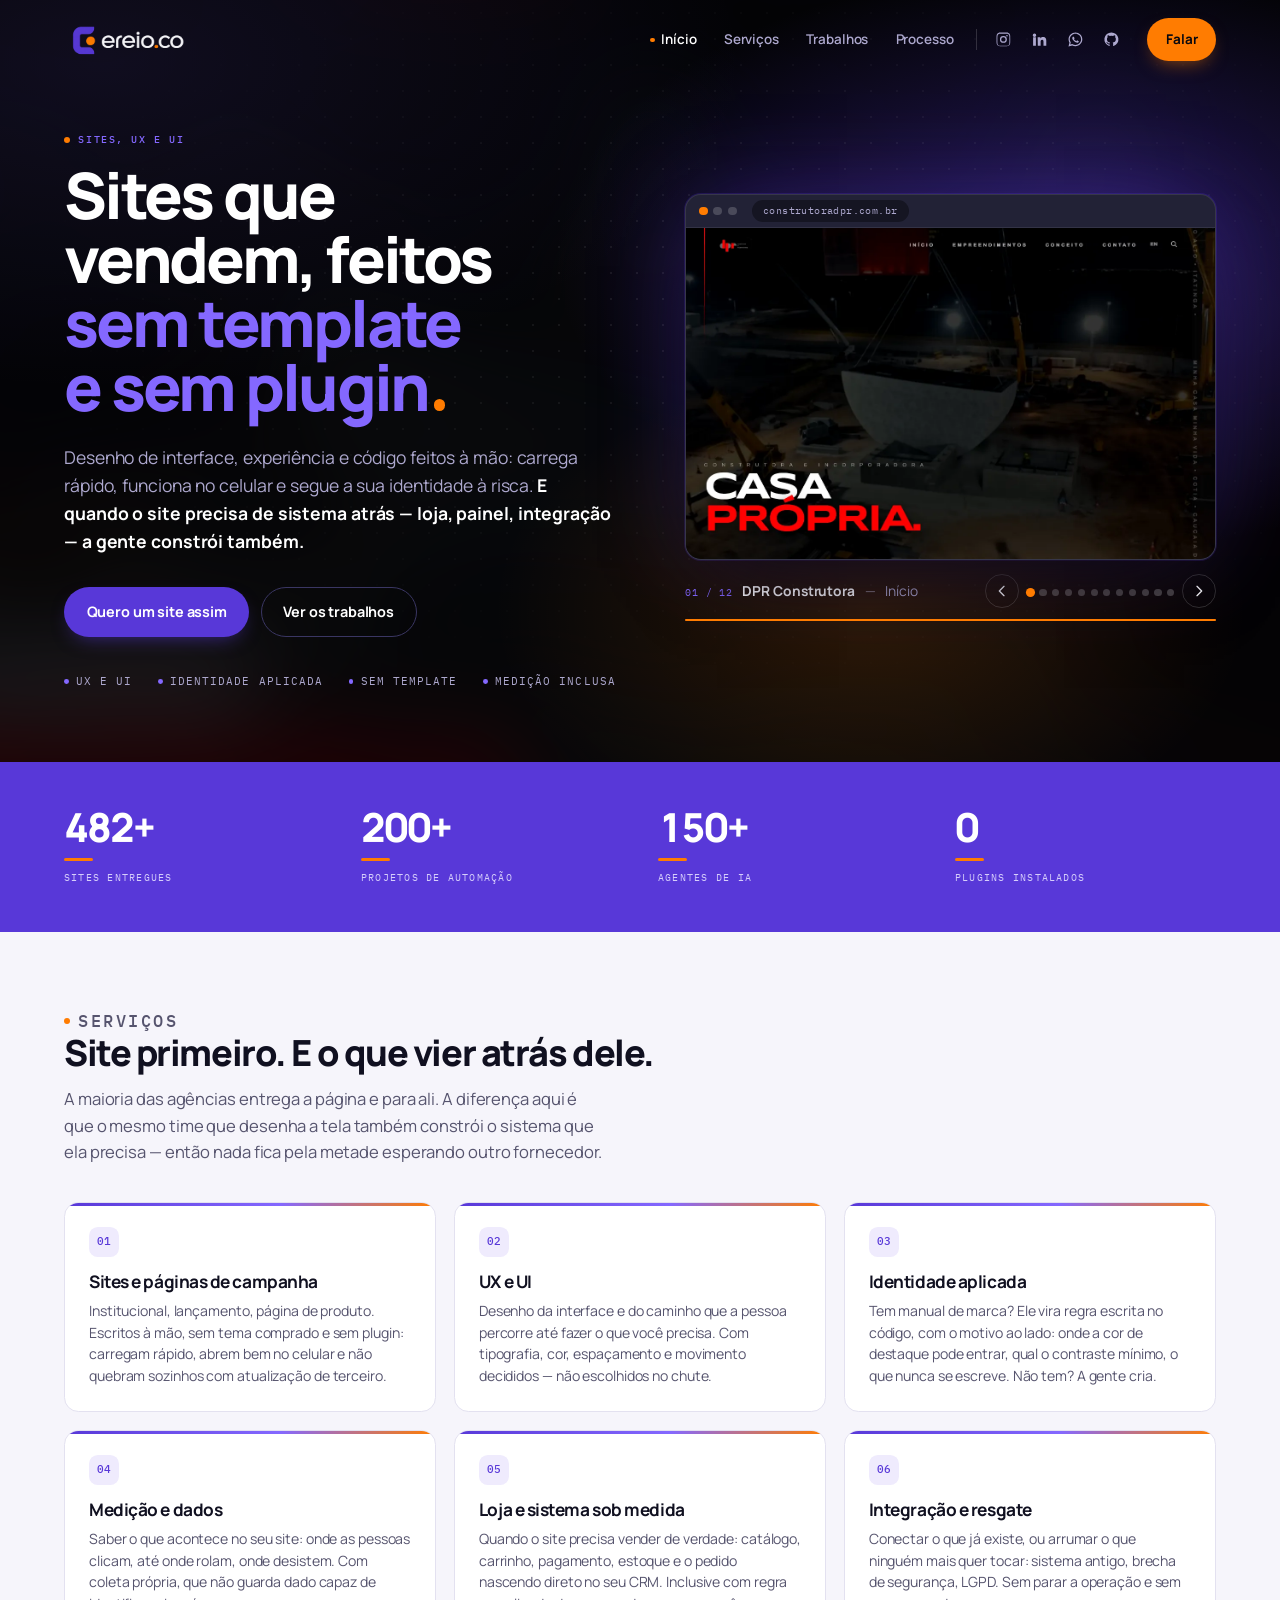
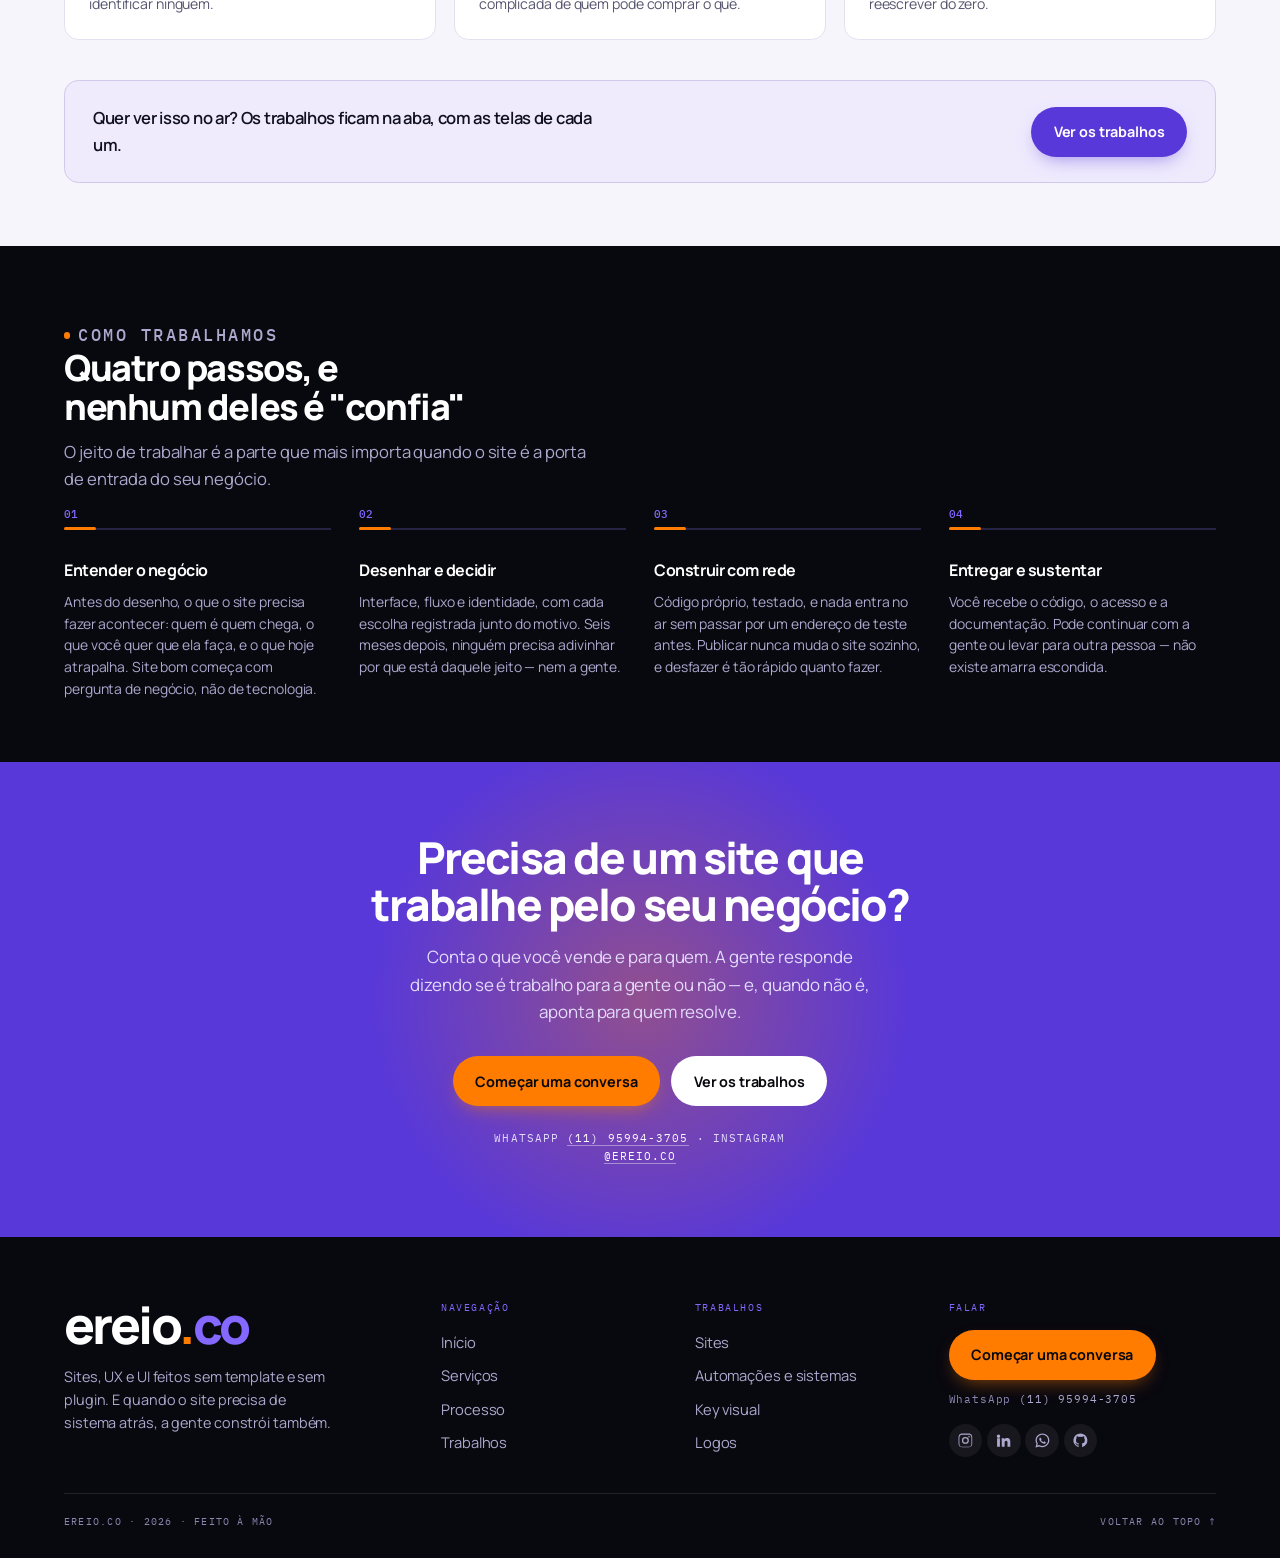
==== commit 2d849ce1: "feat: tag do Google Ads (gtag.js) nas duas paginas Pedido dela em 06/10/2026: colocar no site a tag " ====
--- a/index.html
+++ b/index.html
@@ -2,6 +2,15 @@
 <html lang="pt-BR">
 <head>
 <meta charset="utf-8">
+<!-- Google tag (gtag.js) -->
+<script async src="https://www.googletagmanager.com/gtag/js?id=AW-18496788841"></script>
+<script>
+  window.dataLayer = window.dataLayer || [];
+  function gtag(){dataLayer.push(arguments);}
+  gtag('js', new Date());
+
+  gtag('config', 'AW-18496788841');
+</script>
 <meta name="viewport" content="width=device-width, initial-scale=1">
 <title>ereio.co</title>
 <meta name="description" content="Sites, UX e UI feitos sem template e sem plugin — por quem também constrói o sistema atrás deles.">
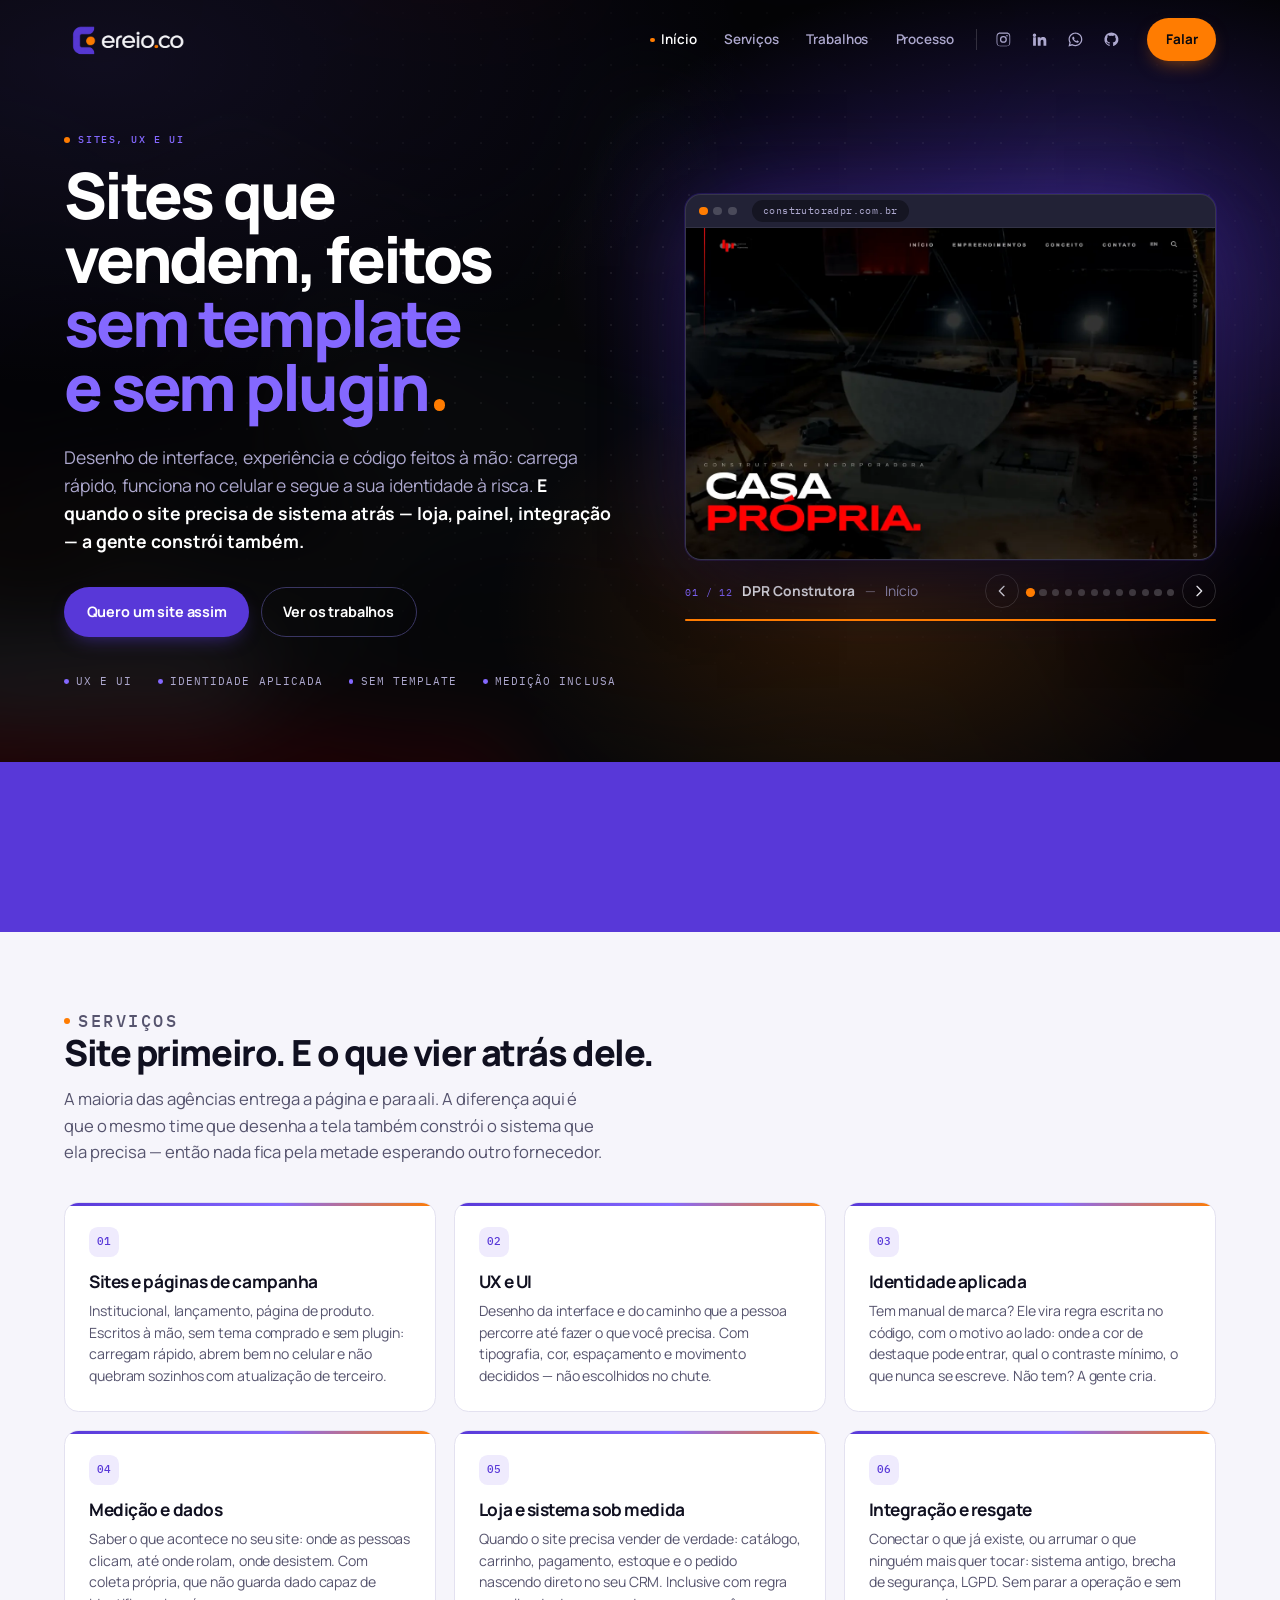
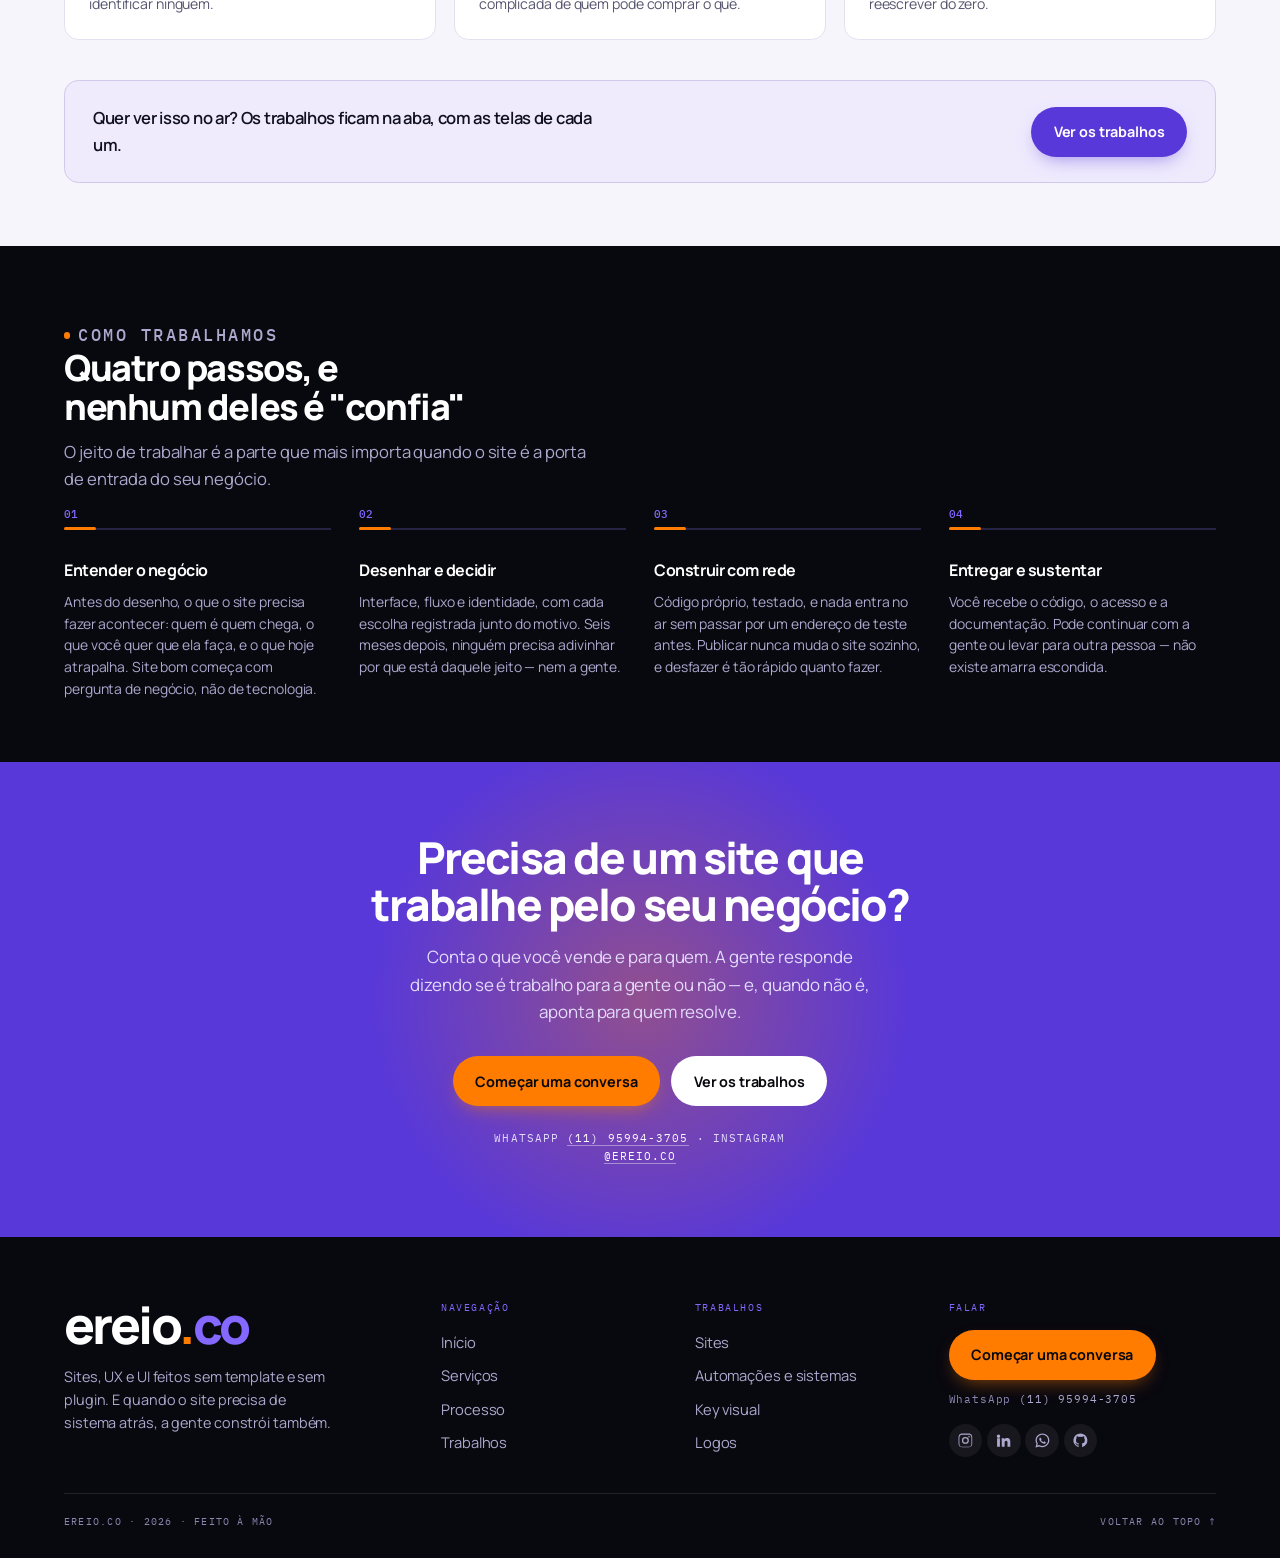
==== commit adb5cf93: "Conversao do WhatsApp: uma por navegador e so quando a aba sai para o WhatsApp Ela, 19/10: "as conve" ====
--- a/index.html
+++ b/index.html
@@ -10,6 +10,30 @@
   gtag('js', new Date());
 
   gtag('config', 'AW-18496788841');
+</script>
+<script>
+  /* Conversao do Google Ads (WhatsApp): UMA por navegador, e so quando a pagina de fato
+     sai para o WhatsApp depois do clique (19/10/2026: so o clique inflava a contagem,
+     14 conversoes para 2 conversas). O clique arma; a saida da aba (visibilitychange,
+     pagehide ou blur) ate 15 s depois dispara; o navegador guarda que ja contou. */
+  (function () {
+    var CHAVE = 'ereio-conversao-whatsapp', armado = 0;
+    function jaContou() { try { return localStorage.getItem(CHAVE) === '1'; } catch (e) { return false; } }
+    function marcar() { try { localStorage.setItem(CHAVE, '1'); } catch (e) {} }
+    function contar() {
+      if (jaContou() || typeof gtag !== 'function') return;
+      marcar();
+      gtag('event', 'conversion', {'send_to': 'AW-18496788841/vXQjCNLNvJMdEOmy-vNE', 'transport_type': 'beacon'});
+    }
+    document.addEventListener('click', function (e) {
+      var link = e.target.closest('a[href*="wa.me"], a[href*="api.whatsapp.com"], a[href*="web.whatsapp.com"]');
+      if (link && !jaContou()) armado = Date.now();
+    });
+    function saiu() { if (armado && Date.now() - armado < 15000) { armado = 0; contar(); } }
+    document.addEventListener('visibilitychange', function () { if (document.hidden) saiu(); });
+    window.addEventListener('pagehide', saiu);
+    window.addEventListener('blur', saiu);
+  })();
 </script>
 <meta name="viewport" content="width=device-width, initial-scale=1">
 <title>ereio.co</title>
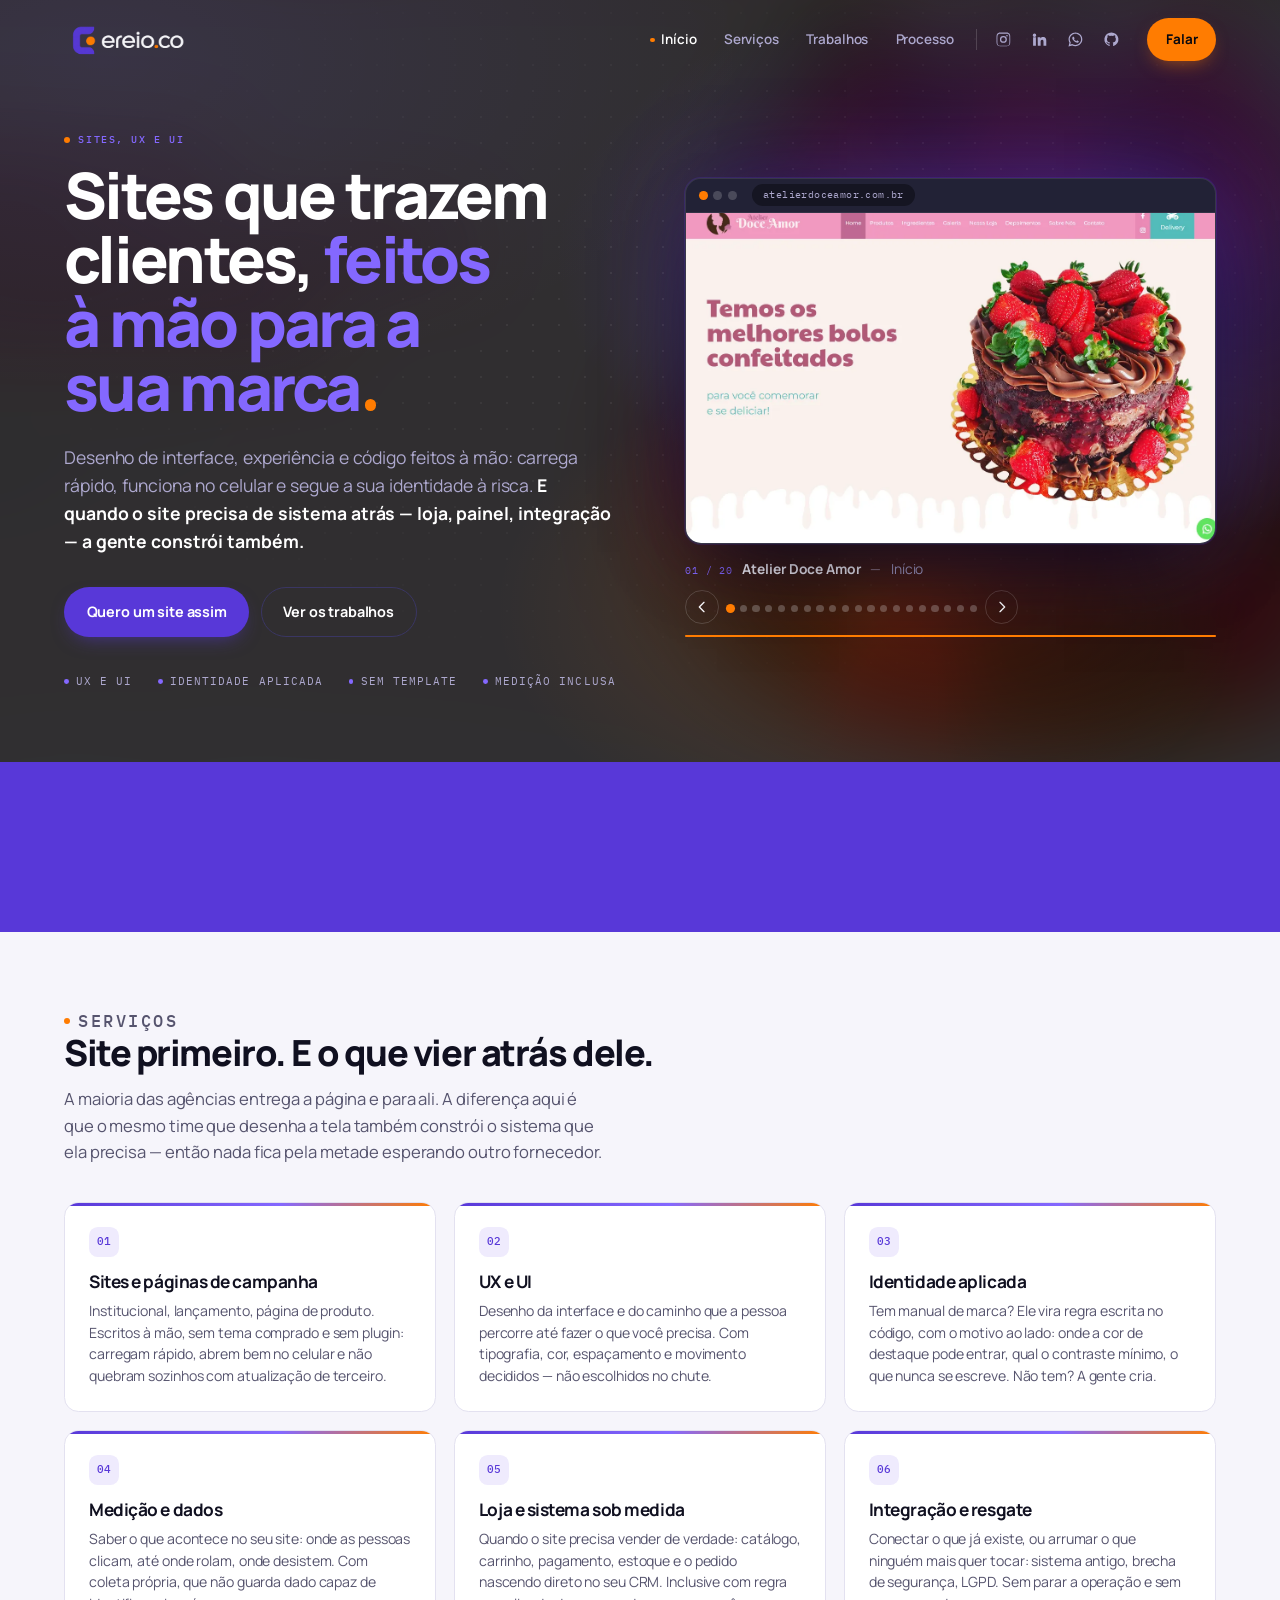
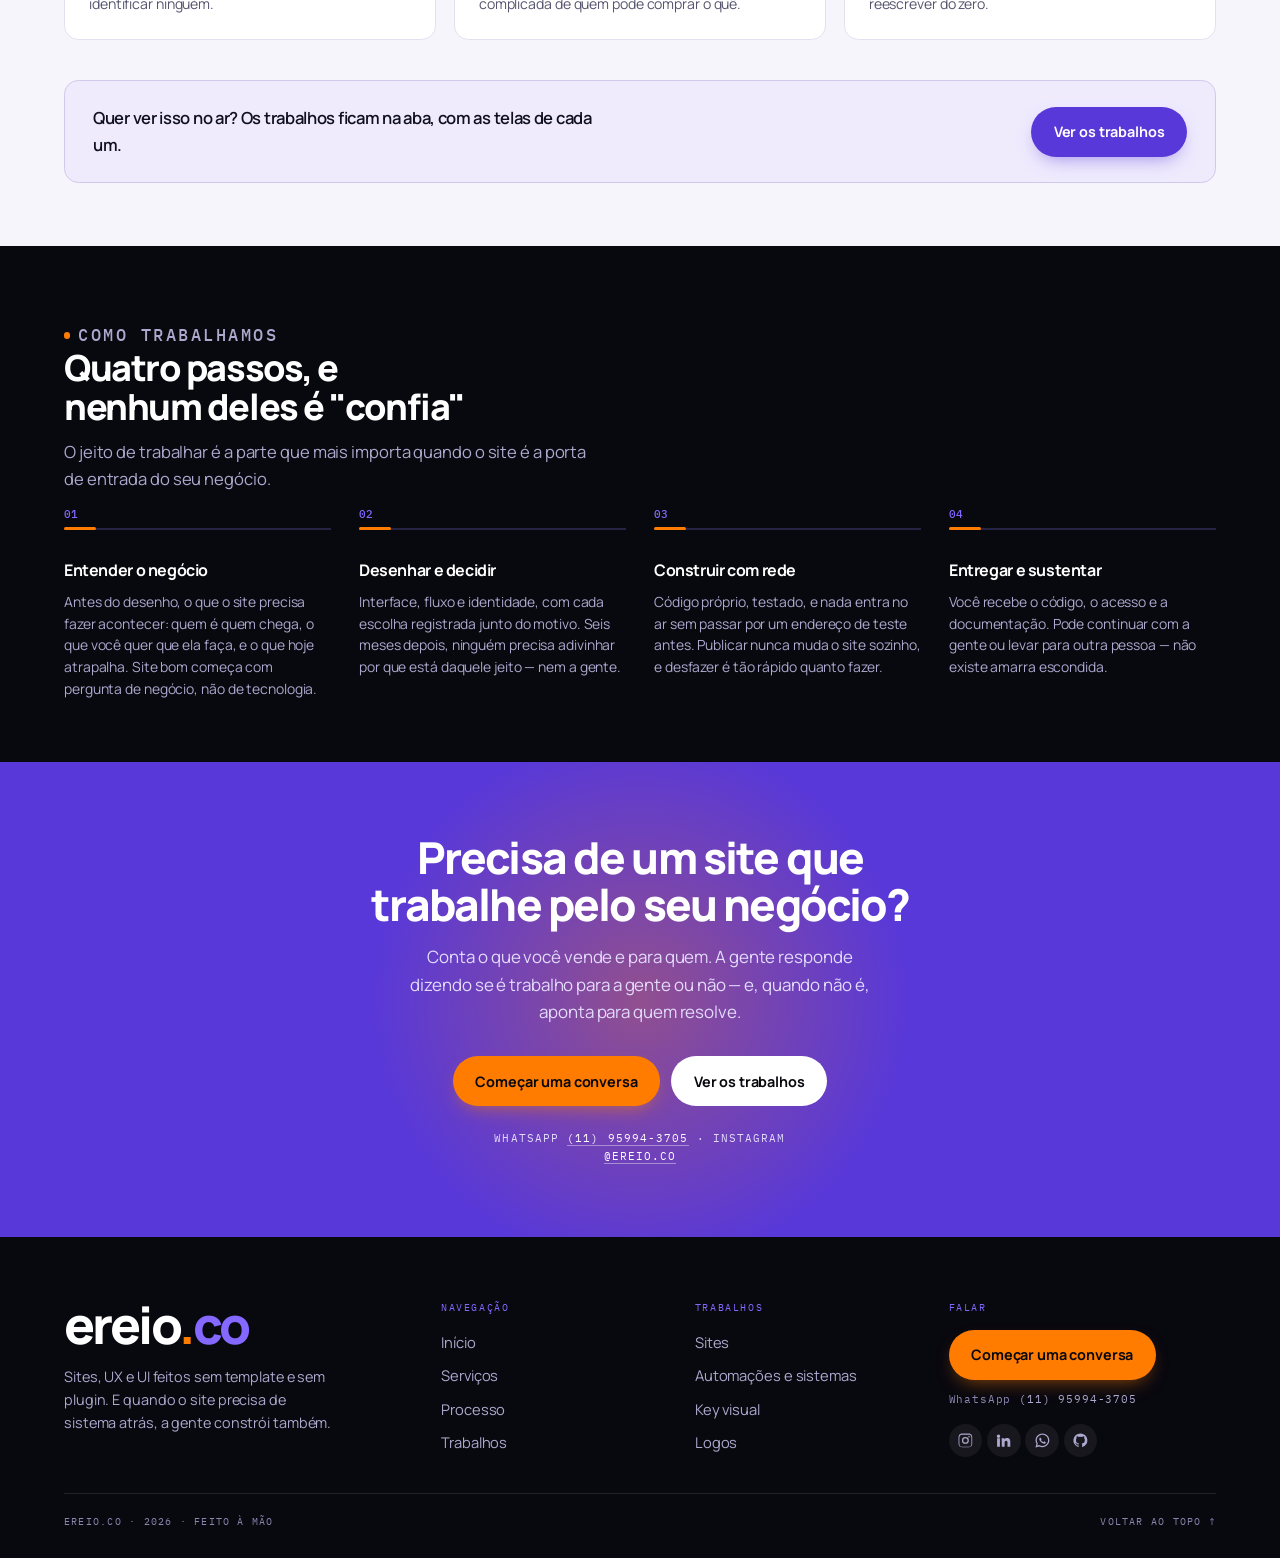
==== commit 30b88ff0: "Abertura com frase nova e oito sites novos em destaque nos trabalhos Ela, 19/10: trocar "Sites que v" ====
--- a/index.html
+++ b/index.html
@@ -127,13 +127,13 @@
          leitura do texto. Duas camadas que se revezam: uma entra enquanto
          a outra sai. -->
     <div class="ambiente" aria-hidden="true" data-ambiente>
-      <img class="ativa" src="dpr-tela-1.webp" alt="" width="1280" height="800">
-      <img src="hz-tela-1.webp" alt="" width="1280" height="800">
+      <img class="ativa" src="ad-tela-1.webp" alt="" width="1280" height="800">
+      <img src="eb-tela-1.webp" alt="" width="1280" height="800">
     </div>
     <div class="dentro">
       <div class="abertura-texto">
         <p class="olho sobe">Sites, UX e UI</p>
-        <h1 class="sobe">Sites que vendem, feitos <span class="destaque">sem template e sem plugin</span><span class="ponto" aria-hidden="true"></span></h1>
+        <h1 class="sobe">Sites que trazem clientes, <span class="destaque">feitos à mão para a sua marca</span><span class="ponto" aria-hidden="true"></span></h1>
         <p class="chamada sobe">
           Desenho de interface, experiência e código feitos à mão: carrega rápido,
           funciona no celular e segue a sua identidade à risca.
@@ -159,11 +159,36 @@
            script, fica a primeira tela, parada, e os controles somem. -->
       <div class="slide sobe" data-slide role="region" aria-roledescription="carrossel" aria-label="Telas dos sites que fizemos">
         <div class="janela">
-          <span class="janela-barra" aria-hidden="true"><i></i><i></i><i></i><span class="janela-endereco" data-slide-endereco>construtoradpr.com.br</span></span>
+          <span class="janela-barra" aria-hidden="true"><i></i><i></i><i></i><span class="janela-endereco" data-slide-endereco>atelierdoceamor.com.br</span></span>
           <!-- uma tela por cliente: a home de cada site, na ordem da aba de trabalhos -->
           <ul class="telas-slide">
-            <li class="tela-slide ativa" data-cliente="DPR Construtora" data-rotulo="Início" data-endereco="construtoradpr.com.br">
-              <img src="dpr-tela-1.webp" alt="Tela inicial do site da DPR Construtora, com a frase Casa própria" width="1280" height="800" decoding="async">
+            <!-- os oito sites que ela mandou incluir em 19/10/2026, em destaque na frente -->
+            <li class="tela-slide ativa" data-cliente="Atelier Doce Amor" data-rotulo="Início" data-endereco="atelierdoceamor.com.br">
+              <img src="ad-tela-1.webp" alt="Tela inicial do site do Atelier Doce Amor, com a frase Temos os melhores bolos confeitados ao lado de um bolo de chocolate com morangos" width="1280" height="800" decoding="async">
+            </li>
+            <li class="tela-slide" data-cliente="Emília Bem-casados" data-rotulo="Início" data-endereco="emiliabemcasados.com.br">
+              <img src="eb-tela-1.webp" alt="Tela inicial do site da Emília Bem-casados, com a calda escorrendo sobre o bem-casado e o nome da casa" width="1280" height="800" loading="lazy" decoding="async">
+            </li>
+            <li class="tela-slide" data-cliente="Caluê Arquitetura" data-rotulo="Início" data-endereco="caluearquitetura.com.br">
+              <img src="ca-tela-1.webp" alt="Tela inicial do site da Caluê Arquitetura e Interiores, com a foto de um living claro em madeira e tons neutros" width="1280" height="800" loading="lazy" decoding="async">
+            </li>
+            <li class="tela-slide" data-cliente="Fernanda Marques Arquitetura" data-rotulo="Início" data-endereco="fernandamarques.com.br">
+              <img src="fm-tela-1.webp" alt="Tela inicial do site da Fernanda Marques Arquitetura, com a arquiteta sentada num ambiente de madeira e a chamada da série Architects Brazil" width="1280" height="800" loading="lazy" decoding="async">
+            </li>
+            <li class="tela-slide" data-cliente="Junior Andrade Arquitetura" data-rotulo="Início" data-endereco="jrandradearquitetura.com">
+              <img src="jr-tela-1.webp" alt="Tela inicial do site da Junior Andrade Arquitetura, escura, com a frase Beyond the project sobre uma casa à noite" width="1280" height="800" loading="lazy" decoding="async">
+            </li>
+            <li class="tela-slide" data-cliente="Studio Side" data-rotulo="Início" data-endereco="studioside.com.br">
+              <img src="ss-tela-1.webp" alt="Tela inicial do site da Studio Side, com a frase Do projeto à casa pronta sobre um living claro" width="1280" height="800" loading="lazy" decoding="async">
+            </li>
+            <li class="tela-slide" data-cliente="Clínica Renata Vilela" data-rotulo="Início" data-endereco="clinicarenatavilela.com">
+              <img src="rv-tela-1.webp" alt="Tela inicial do site da Clínica Renata Vilela, em rosa claro, com a frase Estética feita com responsabilidade, presença e cuidado real" width="1280" height="800" loading="lazy" decoding="async">
+            </li>
+            <li class="tela-slide" data-cliente="Sabrina Ferreira Interiores" data-rotulo="Início" data-endereco="sabrinaferreirainteriores.com">
+              <img src="sf-tela-1.webp" alt="Tela inicial do site da Sabrina Ferreira Interiores, com a frase Projetos exclusivos, criados para refletir o seu estilo de vida sobre uma sala com vista" width="1280" height="800" loading="lazy" decoding="async">
+            </li>
+            <li class="tela-slide" data-cliente="DPR Construtora" data-rotulo="Início" data-endereco="construtoradpr.com.br">
+              <img src="dpr-tela-1.webp" alt="Tela inicial do site da DPR Construtora, com a frase Casa própria" width="1280" height="800" loading="lazy" decoding="async">
             </li>
             <li class="tela-slide" data-cliente="Houzze Imobiliária" data-rotulo="Início" data-endereco="houzzeimobiliaria.com">
               <img src="hz-tela-1.webp" alt="Tela inicial do site da Houzze Imobiliária, com busca de imóveis" width="1280" height="800" loading="lazy" decoding="async">
@@ -203,8 +228,8 @@
         </div>
         <div class="slide-pe">
           <p class="slide-legenda" aria-live="polite">
-            <span class="n" data-slide-n>01 / 12</span>
-            <b data-slide-cliente>DPR Construtora</b>
+            <span class="n" data-slide-n>01 / 20</span>
+            <b data-slide-cliente>Atelier Doce Amor</b>
             <span class="t" data-slide-rotulo>Início</span>
           </p>
           <div class="slide-controles">
@@ -222,6 +247,14 @@
               <li><button type="button" data-slide-ponto="9" aria-label="Tela 10" aria-current="false"></button></li>
               <li><button type="button" data-slide-ponto="10" aria-label="Tela 11" aria-current="false"></button></li>
               <li><button type="button" data-slide-ponto="11" aria-label="Tela 12" aria-current="false"></button></li>
+              <li><button type="button" data-slide-ponto="12" aria-label="Tela 13" aria-current="false"></button></li>
+              <li><button type="button" data-slide-ponto="13" aria-label="Tela 14" aria-current="false"></button></li>
+              <li><button type="button" data-slide-ponto="14" aria-label="Tela 15" aria-current="false"></button></li>
+              <li><button type="button" data-slide-ponto="15" aria-label="Tela 16" aria-current="false"></button></li>
+              <li><button type="button" data-slide-ponto="16" aria-label="Tela 17" aria-current="false"></button></li>
+              <li><button type="button" data-slide-ponto="17" aria-label="Tela 18" aria-current="false"></button></li>
+              <li><button type="button" data-slide-ponto="18" aria-label="Tela 19" aria-current="false"></button></li>
+              <li><button type="button" data-slide-ponto="19" aria-label="Tela 20" aria-current="false"></button></li>
             </ol>
             <button class="slide-seta" type="button" data-slide-seta="dir" aria-label="Próxima tela"><svg viewBox="0 0 24 24" aria-hidden="true"><path d="M9 5l7 7-7 7"/></svg></button>
           </div>
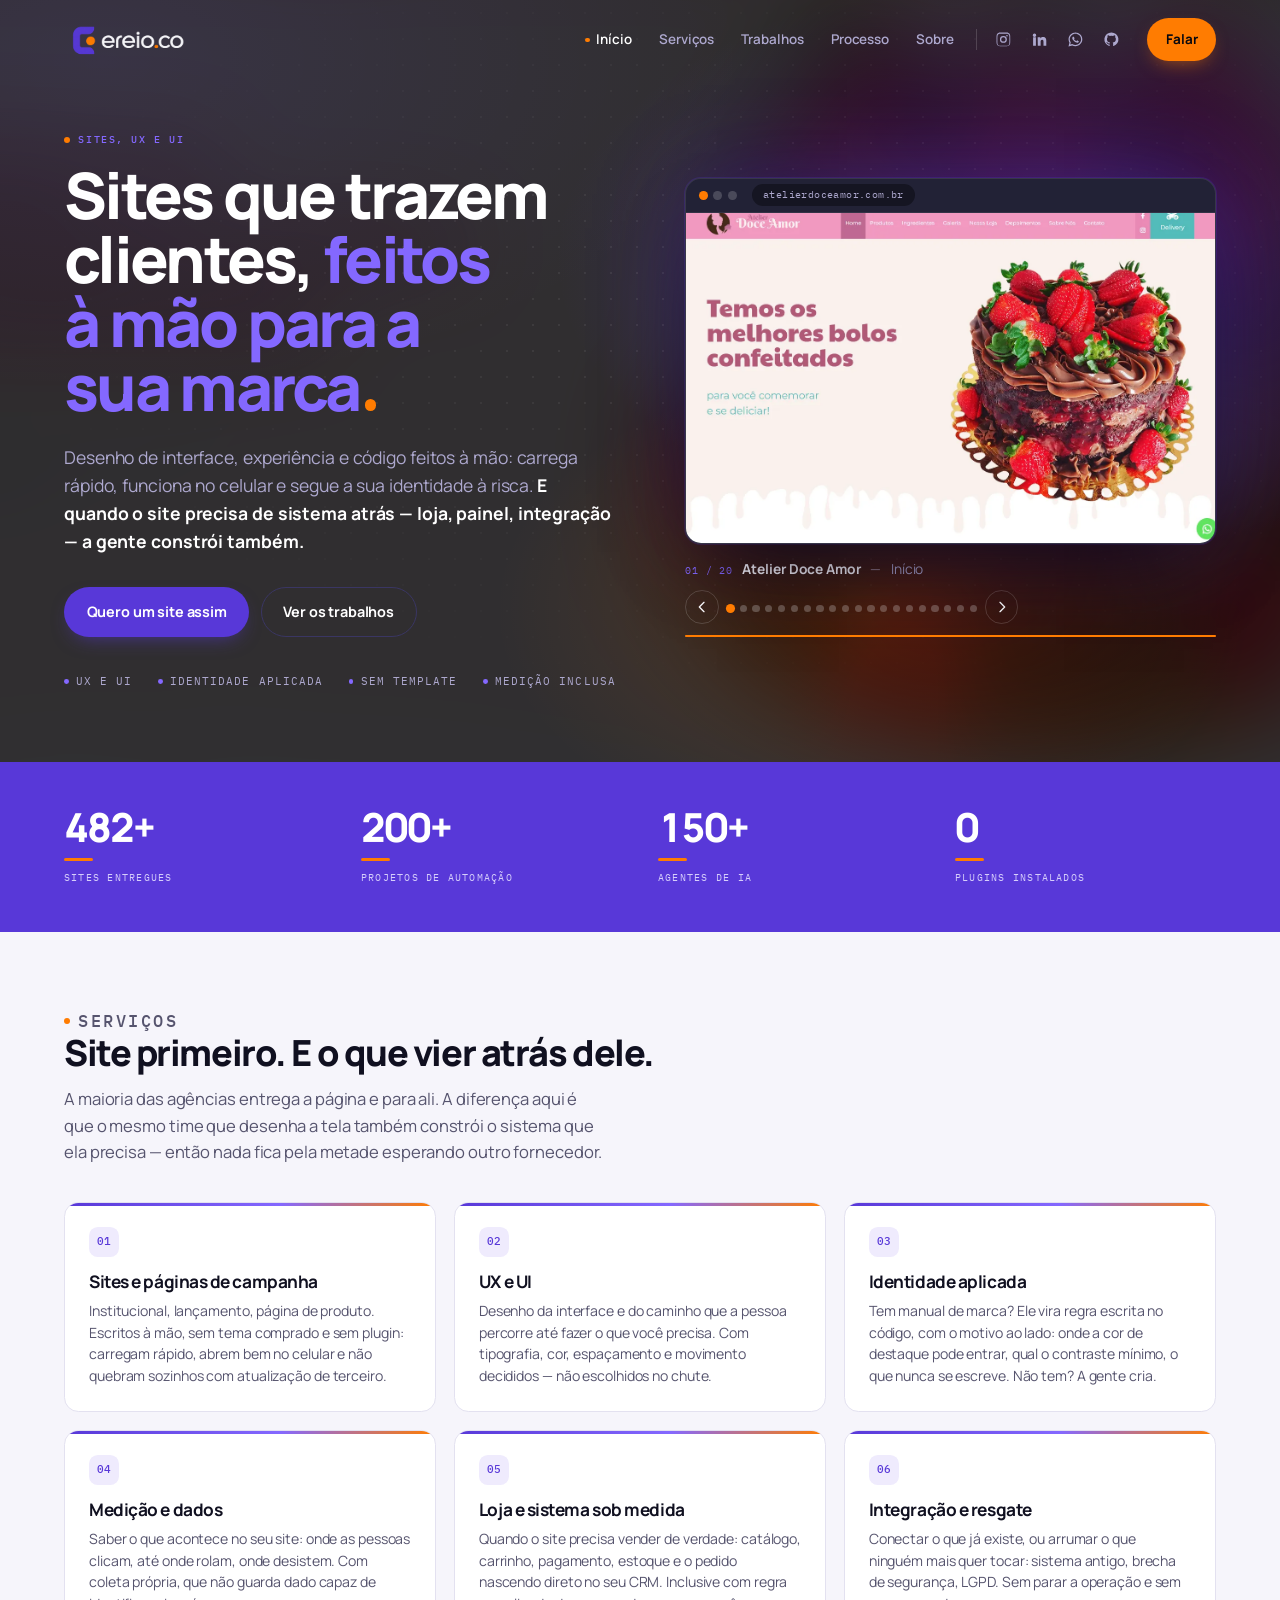
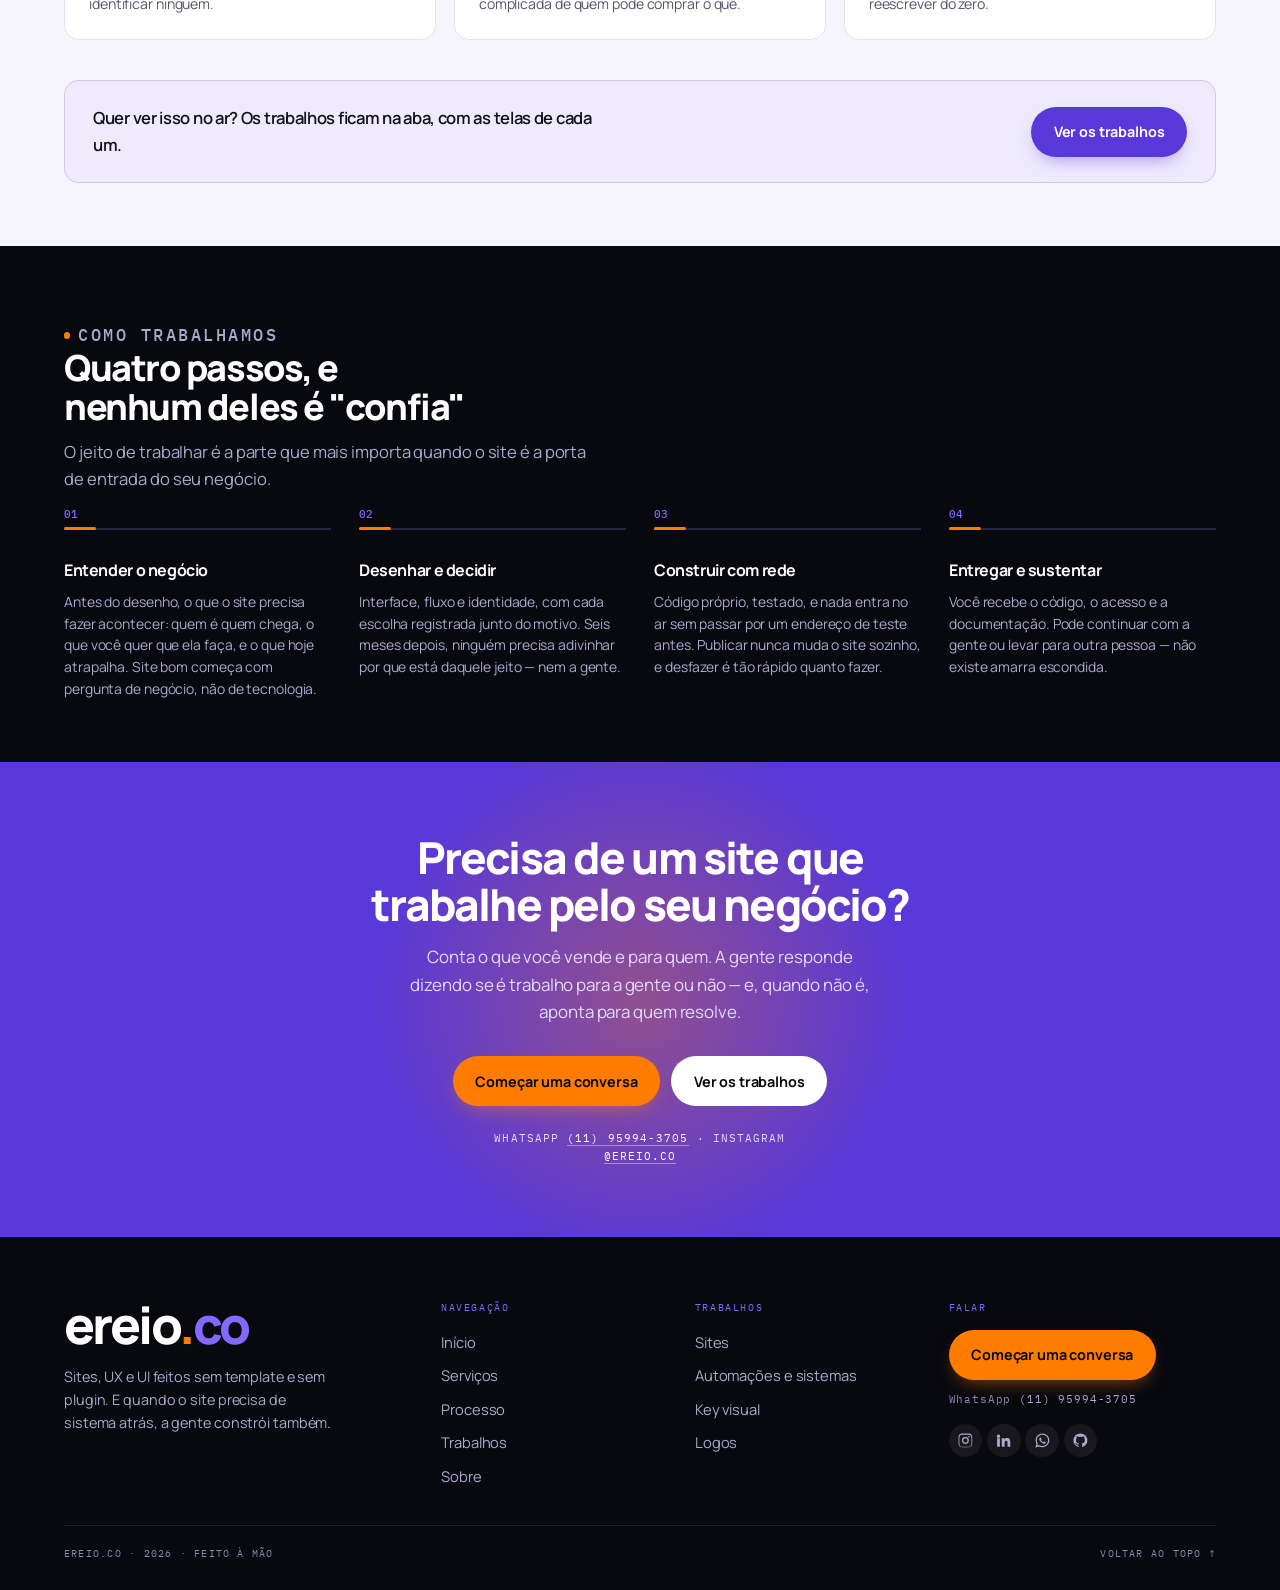
==== commit b3a5d42b: "LinkedIn nas redes e a pagina Sobre, com retrato (preview) Ela, 19/10: "coloque esse LinkedIn e crie" ====
--- a/index.html
+++ b/index.html
@@ -75,6 +75,7 @@
         <li><a href="index.html#servicos">Serviços</a></li>
         <li><a href="trabalhos.html">Trabalhos</a></li>
         <li><a href="index.html#processo">Processo</a></li>
+        <li><a href="sobre.html">Sobre</a></li>
       </ul>
       <span class="filete" aria-hidden="true"></span>
       <!-- ATENÇÃO: os endereços das redes estão como "#" porque ela ainda não
@@ -82,7 +83,7 @@
            para nenhum ir ao ar morto. -->
       <ul class="redes">
         <li><a href="https://www.instagram.com/ereio.co/" target="_blank" rel="noopener" aria-label="Instagram"><svg aria-hidden="true"><use href="#i-instagram"/></svg></a></li>
-        <li><a href="#" data-pendente="linkedin" aria-label="LinkedIn"><svg aria-hidden="true"><use href="#i-linkedin"/></svg></a></li>
+        <li><a href="https://www.linkedin.com/in/luana-ereio-bb2b8624a/" target="_blank" rel="noopener" aria-label="LinkedIn"><svg aria-hidden="true"><use href="#i-linkedin"/></svg></a></li>
         <li><a href="https://wa.me/5511959943705?text=Ol%C3%A1!%20Vim%20pelo%20site%20da%20ereio%20e%20quero%20conversar%20sobre%20um%20projeto." target="_blank" rel="noopener" aria-label="WhatsApp"><svg aria-hidden="true"><use href="#i-whatsapp"/></svg></a></li>
         <li><a href="#" data-pendente="github" aria-label="GitHub"><svg aria-hidden="true"><use href="#i-github"/></svg></a></li>
       </ul>
@@ -105,13 +106,14 @@
       <li><a href="index.html#servicos"><span class="n">02</span><span class="t">Serviços</span></a></li>
       <li><a href="trabalhos.html"><span class="n">03</span><span class="t">Trabalhos</span></a></li>
       <li><a href="index.html#processo"><span class="n">04</span><span class="t">Como trabalhamos</span></a></li>
+      <li><a href="sobre.html"><span class="n">05</span><span class="t">Sobre</span></a></li>
     </ul>
     <div class="painel-pe">
       <p class="dito">Sites, UX e UI sem template e sem plugin</p>
       <a class="botao botao-laranja" href="https://wa.me/5511959943705?text=Ol%C3%A1!%20Vim%20pelo%20site%20da%20ereio%20e%20quero%20conversar%20sobre%20um%20projeto." target="_blank" rel="noopener">Falar com a gente</a>
       <ul class="redes">
         <li><a href="https://www.instagram.com/ereio.co/" target="_blank" rel="noopener" aria-label="Instagram"><svg aria-hidden="true"><use href="#i-instagram"/></svg></a></li>
-        <li><a href="#" data-pendente="linkedin" aria-label="LinkedIn"><svg aria-hidden="true"><use href="#i-linkedin"/></svg></a></li>
+        <li><a href="https://www.linkedin.com/in/luana-ereio-bb2b8624a/" target="_blank" rel="noopener" aria-label="LinkedIn"><svg aria-hidden="true"><use href="#i-linkedin"/></svg></a></li>
         <li><a href="https://wa.me/5511959943705?text=Ol%C3%A1!%20Vim%20pelo%20site%20da%20ereio%20e%20quero%20conversar%20sobre%20um%20projeto." target="_blank" rel="noopener" aria-label="WhatsApp"><svg aria-hidden="true"><use href="#i-whatsapp"/></svg></a></li>
         <li><a href="#" data-pendente="github" aria-label="GitHub"><svg aria-hidden="true"><use href="#i-github"/></svg></a></li>
       </ul>
@@ -434,6 +436,7 @@
           <li><a href="index.html#servicos">Serviços</a></li>
           <li><a href="index.html#processo">Processo</a></li>
           <li><a href="trabalhos.html">Trabalhos</a></li>
+          <li><a href="sobre.html">Sobre</a></li>
         </ul>
       </nav>
       <nav class="rodape-coluna" aria-label="Trabalhos por frente">
@@ -451,7 +454,7 @@
         <p class="rodape-canal">WhatsApp <a href="https://wa.me/5511959943705?text=Ol%C3%A1!%20Vim%20pelo%20site%20da%20ereio%20e%20quero%20conversar%20sobre%20um%20projeto." target="_blank" rel="noopener">(11) 95994-3705</a></p>
         <ul class="redes">
           <li><a href="https://www.instagram.com/ereio.co/" target="_blank" rel="noopener" aria-label="Instagram"><svg aria-hidden="true"><use href="#i-instagram"/></svg></a></li>
-          <li><a href="#" data-pendente="linkedin" aria-label="LinkedIn"><svg aria-hidden="true"><use href="#i-linkedin"/></svg></a></li>
+          <li><a href="https://www.linkedin.com/in/luana-ereio-bb2b8624a/" target="_blank" rel="noopener" aria-label="LinkedIn"><svg aria-hidden="true"><use href="#i-linkedin"/></svg></a></li>
           <li><a href="https://wa.me/5511959943705?text=Ol%C3%A1!%20Vim%20pelo%20site%20da%20ereio%20e%20quero%20conversar%20sobre%20um%20projeto." target="_blank" rel="noopener" aria-label="WhatsApp"><svg aria-hidden="true"><use href="#i-whatsapp"/></svg></a></li>
           <li><a href="#" data-pendente="github" aria-label="GitHub"><svg aria-hidden="true"><use href="#i-github"/></svg></a></li>
         </ul>
--- a/estilo.css
+++ b/estilo.css
@@ -2219,8 +2219,235 @@
 .sem-js .servico::before,
 .sem-js .passo::after { transform: scaleX(1); }
 
+/* ============================ sobre (19/10/2026) ============================
+   A página de quem faz a ereio. Abertura em duas colunas: texto e o RETRATO
+   num cartão inclinado, com um brilho em cone que gira devagar atrás e dois
+   chips flutuando (código e design). Depois: a faixa violeta reaproveitada
+   com palavras no lugar de números, os cartões de serviço, a caixa de
+   ferramentas em etiquetas, uma janela de código e as duas formações.
+   Tudo lê dos tokens de seção; nada de cor fixa. */
+
+.abertura-sobre .dentro {
+  max-width: var(--max);
+  display: grid;
+  grid-template-columns: minmax(0, 1fr);
+  gap: clamp(2.25rem, 5vw, 4rem);
+  align-items: center;
+}
+
+@media (min-width: 62rem) {
+  .abertura-sobre .dentro { grid-template-columns: minmax(0, 1.15fr) minmax(0, 0.85fr); }
+}
+
+.abertura-sobre h1 { max-width: 15ch; font-size: clamp(2.1rem, 1rem + 3.6vw, 3.6rem); }
+
+.retrato {
+  position: relative;
+  justify-self: center;
+  width: min(100%, 22rem);
+  margin: 0;
+}
+
+/* o brilho atrás: cone violeta e laranja, desfocado, girando */
+.retrato::before {
+  content: "";
+  position: absolute;
+  inset: -1.5rem;
+  z-index: -1;
+  border-radius: 2.5rem;
+  background: conic-gradient(from 180deg, rgba(88, 56, 216, 0), rgba(132, 104, 255, 0.6), rgba(255, 124, 1, 0.5), rgba(88, 56, 216, 0));
+  filter: blur(30px);
+  opacity: 0.85;
+  animation: girar-brilho 16s linear infinite;
+}
+
+@keyframes girar-brilho { to { transform: rotate(360deg); } }
+
+.retrato-moldura {
+  position: relative;
+  aspect-ratio: 4 / 5;
+  overflow: hidden;
+  border-radius: 1.25rem;
+  background: var(--cartao);
+  box-shadow: 0 2.2rem 4rem -1.5rem rgba(8, 8, 15, 0.95), 0 0 0 1px var(--linha-viva);
+  transform: rotate(-3deg);
+  transition: transform 0.9s var(--entra);
+}
+
+.retrato:hover .retrato-moldura { transform: rotate(0deg) scale(1.02); }
+
+.retrato-moldura img { display: block; width: 100%; height: 100%; object-fit: cover; }
+
+.retrato-chip {
+  position: absolute;
+  padding: 0.45rem 0.75rem;
+  border-radius: 999px;
+  border: 1px solid var(--linha-viva);
+  background: var(--cartao-alto);
+  box-shadow: 0 0.7rem 1.5rem -0.6rem rgba(8, 8, 15, 0.85);
+  font-family: var(--mono);
+  font-size: 0.66rem;
+  letter-spacing: 0.08em;
+  animation: boiar-chip 6s var(--ambiente) infinite alternate;
+}
+
+.retrato-chip.codigo { left: -1.1rem; top: 12%; color: var(--violeta-alto); }
+.retrato-chip.design { right: -0.9rem; bottom: 15%; color: var(--laranja); animation-delay: -3s; }
+
+@keyframes boiar-chip {
+  from { transform: translateY(0); }
+  to   { transform: translateY(-0.6rem); }
+}
+
+.retrato-legenda {
+  margin: 1rem 0 0;
+  font-family: var(--mono);
+  font-size: 0.64rem;
+  letter-spacing: 0.12em;
+  text-transform: uppercase;
+  color: var(--texto-fraco);
+  text-align: center;
+}
+
+/* a caixa de ferramentas: quatro grupos de etiquetas */
+.ferramentas {
+  display: grid;
+  grid-template-columns: 1fr;
+  gap: clamp(0.75rem, 1.5vw, 1.1rem);
+  margin: 0;
+}
+
+@media (min-width: 52rem) { .ferramentas { grid-template-columns: repeat(2, minmax(0, 1fr)); } }
+
+.ferramentas > div {
+  padding: clamp(1rem, 2vw, 1.4rem);
+  border: 1px solid var(--linha);
+  border-radius: 0.9rem;
+  background: var(--cartao);
+}
+
+.ferramentas dt {
+  margin: 0 0 0.75rem;
+  font-family: var(--mono);
+  font-size: 0.64rem;
+  letter-spacing: 0.14em;
+  text-transform: uppercase;
+  color: var(--realce);
+}
+
+.ferramentas dd { margin: 0; }
+
+.etiquetas {
+  display: flex;
+  flex-wrap: wrap;
+  gap: 0.45rem;
+  margin: 0;
+  padding: 0;
+  list-style: none;
+}
+
+.etiquetas li {
+  padding: 0.4rem 0.75rem;
+  border-radius: 999px;
+  border: 1px solid var(--linha-viva);
+  background: var(--cartao-alto);
+  font-size: 0.82rem;
+  font-weight: 600;
+  letter-spacing: -0.01em;
+  color: var(--texto);
+}
+
+/* a janela de código */
+.janela-codigo {
+  margin: clamp(1.5rem, 3vw, 2.25rem) 0 0;
+  overflow: hidden;
+  border: 1px solid var(--linha-viva);
+  border-radius: 0.9rem;
+  background: var(--tinta);
+  color: #E8E6F5;
+  box-shadow: 0 1.5rem 3rem -1.5rem rgba(8, 8, 15, 0.9);
+}
+
+.janela-codigo .barra-janela {
+  display: flex;
+  align-items: center;
+  gap: 0.4rem;
+  padding: 0.7rem 0.9rem;
+  border-bottom: 1px solid var(--linha);
+  background: var(--tinta-topo);
+}
+
+.janela-codigo .barra-janela i { width: 0.6rem; height: 0.6rem; border-radius: 50%; background: var(--linha-viva); }
+.janela-codigo .barra-janela i:first-child { background: var(--laranja); }
+.janela-codigo .barra-janela span { margin-left: auto; font-family: var(--mono); font-size: 0.62rem; letter-spacing: 0.1em; color: var(--texto-fraco); }
+
+.janela-codigo pre {
+  margin: 0;
+  padding: 1rem 1.1rem 1.2rem;
+  overflow-x: auto;
+  font-family: var(--mono);
+  font-size: 0.8rem;
+  line-height: 1.7;
+}
+
+.janela-codigo .k { color: var(--violeta-alto); }
+.janela-codigo .s { color: var(--laranja-alto); }
+.janela-codigo .c { color: #8B86B0; }
+
+/* as duas formações */
+.formacoes {
+  display: grid;
+  grid-template-columns: 1fr;
+  gap: clamp(0.75rem, 1.5vw, 1.1rem);
+}
+
+@media (min-width: 52rem) { .formacoes { grid-template-columns: repeat(2, minmax(0, 1fr)); } }
+
+.formacao {
+  padding: clamp(1.25rem, 2.5vw, 1.75rem);
+  border: 1px solid var(--linha);
+  border-radius: 1rem;
+  background: var(--cartao);
+}
+
+.formacao .num {
+  font-family: var(--mono);
+  font-size: 0.64rem;
+  letter-spacing: 0.14em;
+  text-transform: uppercase;
+  color: var(--realce);
+}
+
+.formacao h3 {
+  margin: 0.6rem 0 0.5rem;
+  font-size: clamp(1.1rem, 1rem + 0.5vw, 1.3rem);
+  font-weight: 800;
+  line-height: 1.15;
+  letter-spacing: -0.03em;
+}
+
+.formacao p { margin: 0; font-size: 0.92rem; line-height: 1.6; color: var(--texto-fraco); }
+
+.formacao.design { border-color: rgba(255, 124, 1, 0.4); }
+.formacao.design .num { color: var(--laranja); }
+
+.manifesto-sobre {
+  max-width: 60ch;
+  margin: clamp(1.75rem, 3.5vw, 2.5rem) auto 0;
+  font-size: clamp(1.05rem, 1rem + 0.5vw, 1.35rem);
+  font-weight: 600;
+  line-height: 1.45;
+  letter-spacing: -0.02em;
+  text-align: center;
+}
+
+.manifesto-sobre b { color: var(--realce); }
+
 @media (prefers-reduced-motion: reduce) {
   .sobe, .sobe.vista { opacity: 1; transform: none; transition: none; }
+  /* a página Sobre: o brilho não gira, os chips não flutuam, o retrato não vira */
+  .retrato::before, .retrato-chip { animation: none; }
+  .retrato-moldura, .retrato:hover .retrato-moldura { transition: none; transform: none; }
   .risco, .servico::before, .passo::after { transform: scaleX(1); transition: none; }
   .simbolo, .ponto { animation: none; }
   .servico, .item, .botao, .ir .seta-ir, .detalhe { transition: none; }
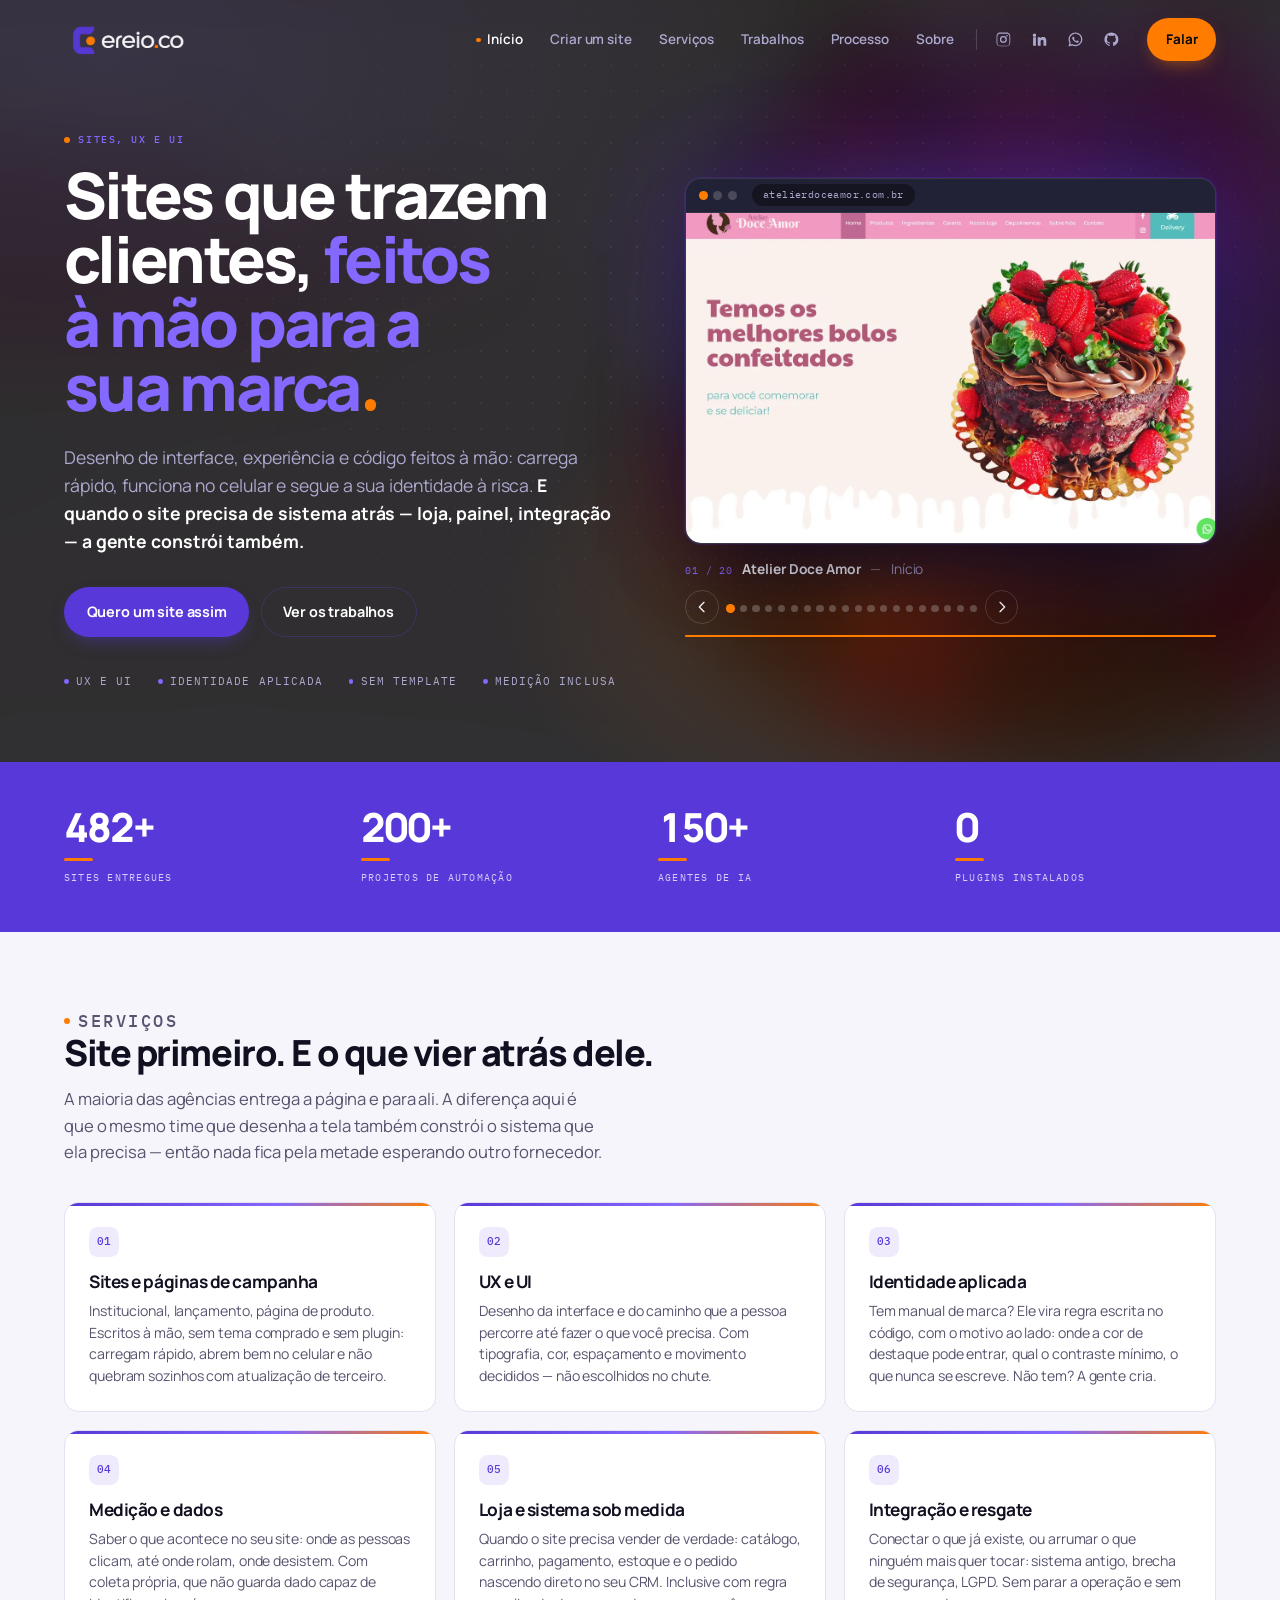
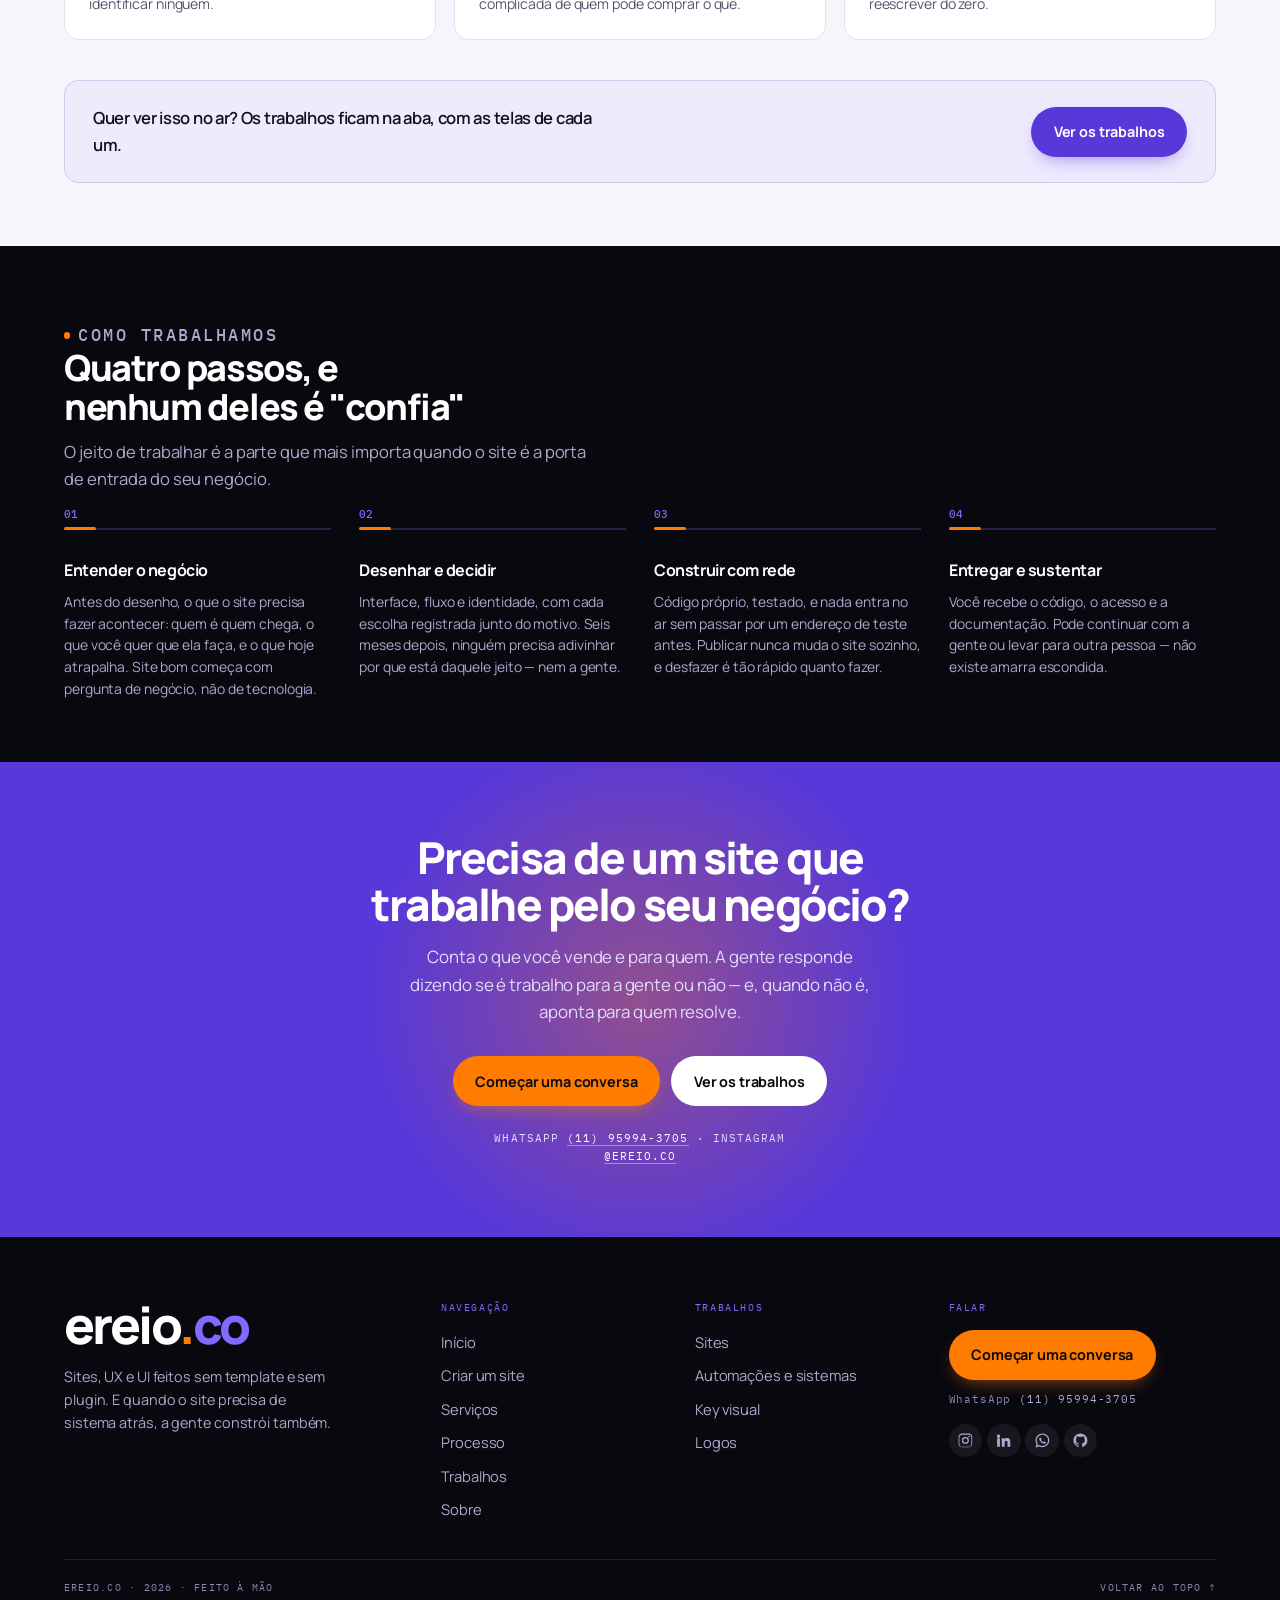
==== commit 85895e6c: ""Criar um site" no menu das quatro paginas Ela, 19/10: "nao ta aparecendo; coloque essa pagina no me" ====
--- a/index.html
+++ b/index.html
@@ -72,6 +72,7 @@
     <nav class="navega" aria-label="Navegação principal">
       <ul class="links">
         <li><a href="index.html" aria-current="page">Início</a></li>
+        <li><a href="sites.html">Criar um site</a></li>
         <li><a href="index.html#servicos">Serviços</a></li>
         <li><a href="trabalhos.html">Trabalhos</a></li>
         <li><a href="index.html#processo">Processo</a></li>
@@ -103,10 +104,11 @@
     <p class="olho">Navegação</p>
     <ul class="painel-links">
       <li><a href="index.html" aria-current="page"><span class="n">01</span><span class="t">Início</span></a></li>
-      <li><a href="index.html#servicos"><span class="n">02</span><span class="t">Serviços</span></a></li>
-      <li><a href="trabalhos.html"><span class="n">03</span><span class="t">Trabalhos</span></a></li>
-      <li><a href="index.html#processo"><span class="n">04</span><span class="t">Como trabalhamos</span></a></li>
-      <li><a href="sobre.html"><span class="n">05</span><span class="t">Sobre</span></a></li>
+      <li><a href="sites.html"><span class="n">02</span><span class="t">Criar um site</span></a></li>
+      <li><a href="index.html#servicos"><span class="n">03</span><span class="t">Serviços</span></a></li>
+      <li><a href="trabalhos.html"><span class="n">04</span><span class="t">Trabalhos</span></a></li>
+      <li><a href="index.html#processo"><span class="n">05</span><span class="t">Como trabalhamos</span></a></li>
+      <li><a href="sobre.html"><span class="n">06</span><span class="t">Sobre</span></a></li>
     </ul>
     <div class="painel-pe">
       <p class="dito">Sites, UX e UI sem template e sem plugin</p>
@@ -433,6 +435,7 @@
         <p class="rodape-titulo">Navegação</p>
         <ul>
           <li><a href="index.html">Início</a></li>
+          <li><a href="sites.html">Criar um site</a></li>
           <li><a href="index.html#servicos">Serviços</a></li>
           <li><a href="index.html#processo">Processo</a></li>
           <li><a href="trabalhos.html">Trabalhos</a></li>
--- a/estilo.css
+++ b/estilo.css
@@ -2265,7 +2265,8 @@
 
 .retrato-moldura {
   position: relative;
-  aspect-ratio: 4 / 5;
+  /* a foto dela e quadrada (a do LinkedIn): o cartao tambem, para nao cortar o cabelo */
+  aspect-ratio: 1 / 1;
   overflow: hidden;
   border-radius: 1.25rem;
   background: var(--cartao);
@@ -2443,8 +2444,98 @@
 
 .manifesto-sobre b { color: var(--realce); }
 
+/* ===================== sites.html, a página do anúncio (19/10/2026) =====================
+   Para onde o Google Ads manda. Abertura curta com a promessa, os números da home, os
+   cartões do que a pessoa recebe, a vitrine dos clientes (cartões com a tela de cada
+   site, levando ao trabalho), os quatro passos e as perguntas em sanfona. */
+
+.abertura-sites h1 { max-width: 20ch; }
+
+.acoes-centro { justify-content: center; margin-top: clamp(1.75rem, 3.5vw, 2.5rem); }
+
+.clientes {
+  display: grid;
+  grid-template-columns: repeat(2, minmax(0, 1fr));
+  gap: clamp(0.75rem, 1.5vw, 1.1rem);
+  list-style: none;
+  margin: 0;
+  padding: 0;
+}
+
+@media (min-width: 52rem) { .clientes { grid-template-columns: repeat(4, minmax(0, 1fr)); } }
+
+.cliente {
+  display: block;
+  overflow: hidden;
+  border: 1px solid var(--linha);
+  border-radius: 0.9rem;
+  background: var(--cartao);
+  color: inherit;
+  text-decoration: none;
+  transition: transform 0.5s var(--entra), border-color 0.4s var(--toque);
+}
+
+.cliente:hover { transform: translateY(-4px); border-color: var(--linha-viva); }
+
+.cliente img {
+  display: block;
+  width: 100%;
+  /* height: auto e obrigatorio: o atributo height="800" da imagem vence o aspect-ratio
+     sem ele, e os cartoes saiam com 800px de altura (19/10) */
+  height: auto;
+  aspect-ratio: 16 / 10;
+  object-fit: cover;
+  object-position: top;
+  border-bottom: 1px solid var(--linha);
+}
+
+.cliente span {
+  display: block;
+  padding: 0.7rem 0.85rem 0.8rem;
+  font-size: 0.9rem;
+  font-weight: 700;
+  letter-spacing: -0.015em;
+}
+
+.cliente small {
+  display: block;
+  margin-top: 0.15rem;
+  font-family: var(--mono);
+  font-size: 0.6rem;
+  font-weight: 500;
+  letter-spacing: 0.12em;
+  text-transform: uppercase;
+  color: var(--texto-fraco);
+}
+
+.perguntas { display: grid; gap: 0.6rem; max-width: 46rem; }
+
+.perguntas details {
+  padding: 0 1.1rem;
+  border: 1px solid var(--linha);
+  border-radius: 0.9rem;
+  background: var(--cartao);
+}
+
+.perguntas summary {
+  display: flex;
+  justify-content: space-between;
+  gap: 1rem;
+  padding: 1rem 0;
+  cursor: pointer;
+  list-style: none;
+  font-weight: 700;
+  letter-spacing: -0.015em;
+}
+
+.perguntas summary::-webkit-details-marker { display: none; }
+.perguntas summary::after { content: "+"; flex: none; color: var(--realce); font-weight: 500; }
+.perguntas details[open] summary::after { content: "\2212"; }
+.perguntas p { margin: 0 0 1rem; font-size: 0.92rem; line-height: 1.6; color: var(--texto-fraco); }
+
 @media (prefers-reduced-motion: reduce) {
   .sobe, .sobe.vista { opacity: 1; transform: none; transition: none; }
+  .cliente, .cliente:hover { transition: none; transform: none; }
   /* a página Sobre: o brilho não gira, os chips não flutuam, o retrato não vira */
   .retrato::before, .retrato-chip { animation: none; }
   .retrato-moldura, .retrato:hover .retrato-moldura { transition: none; transform: none; }
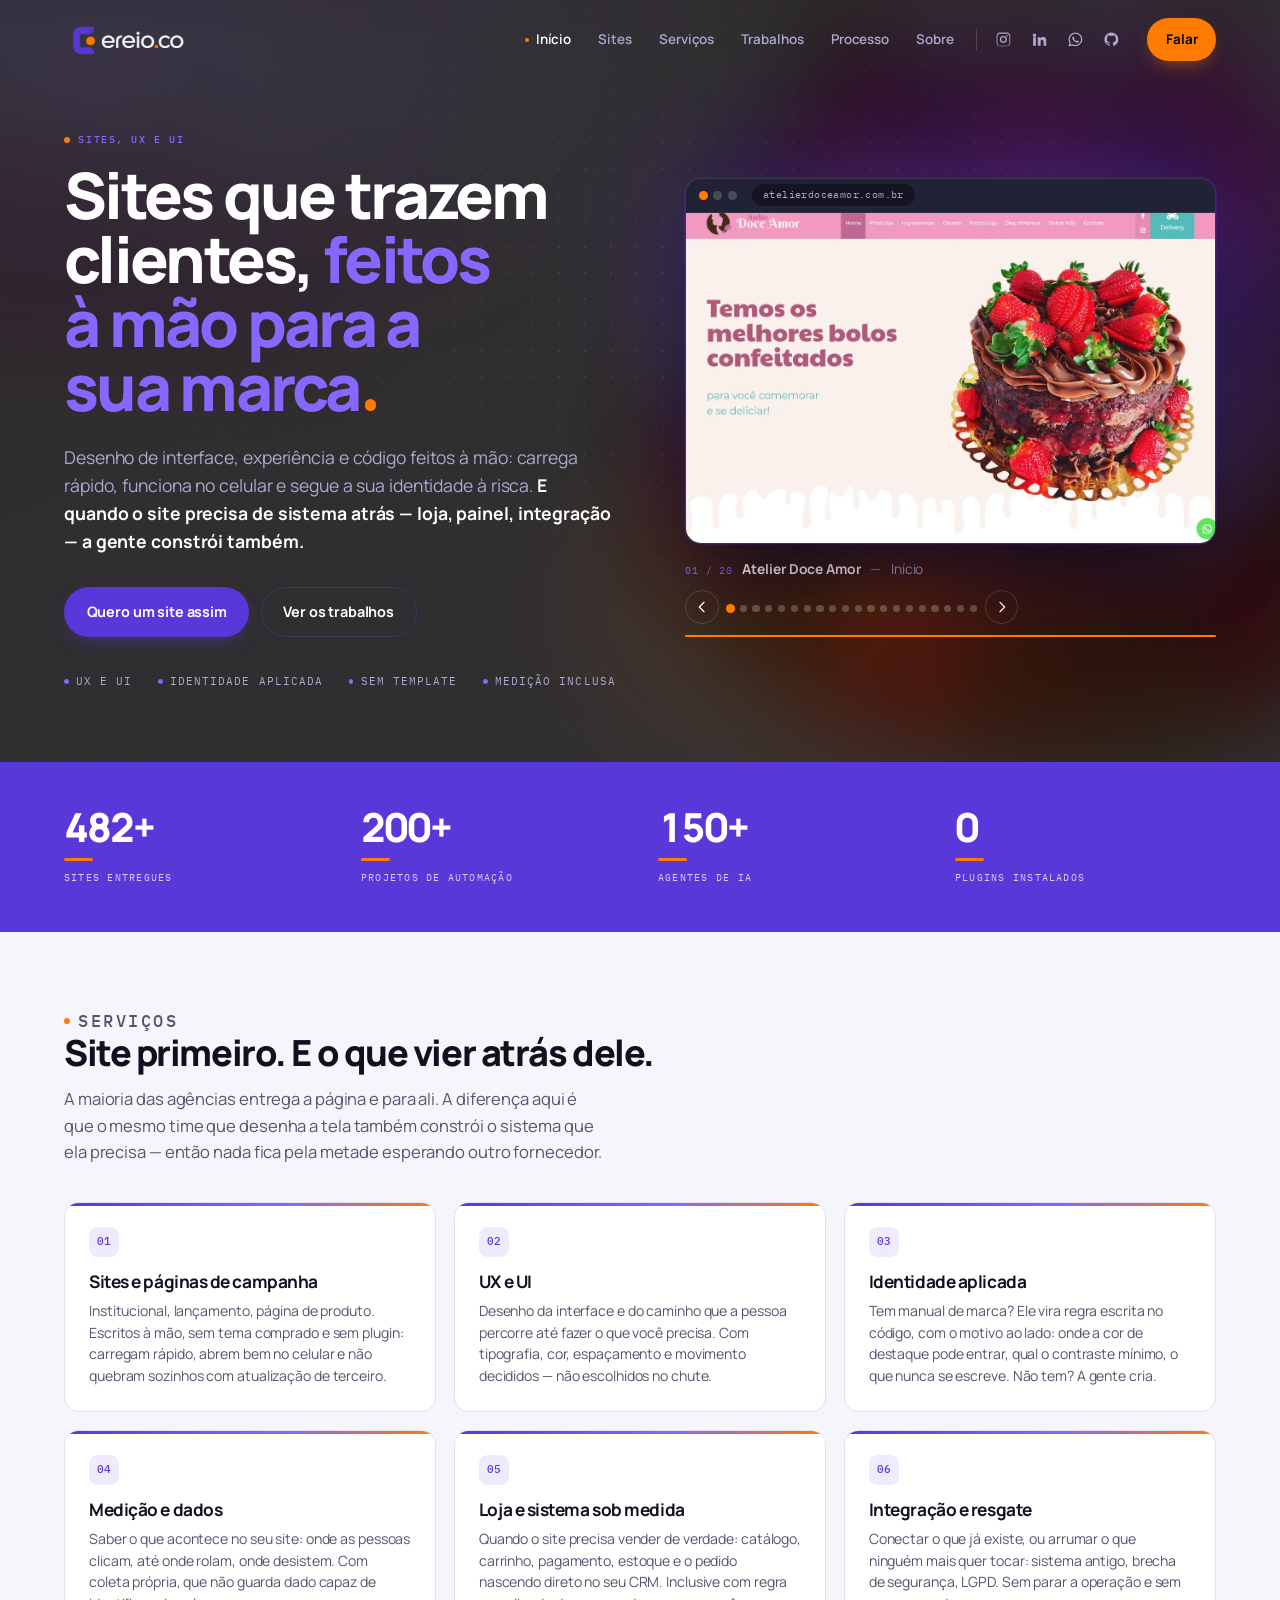
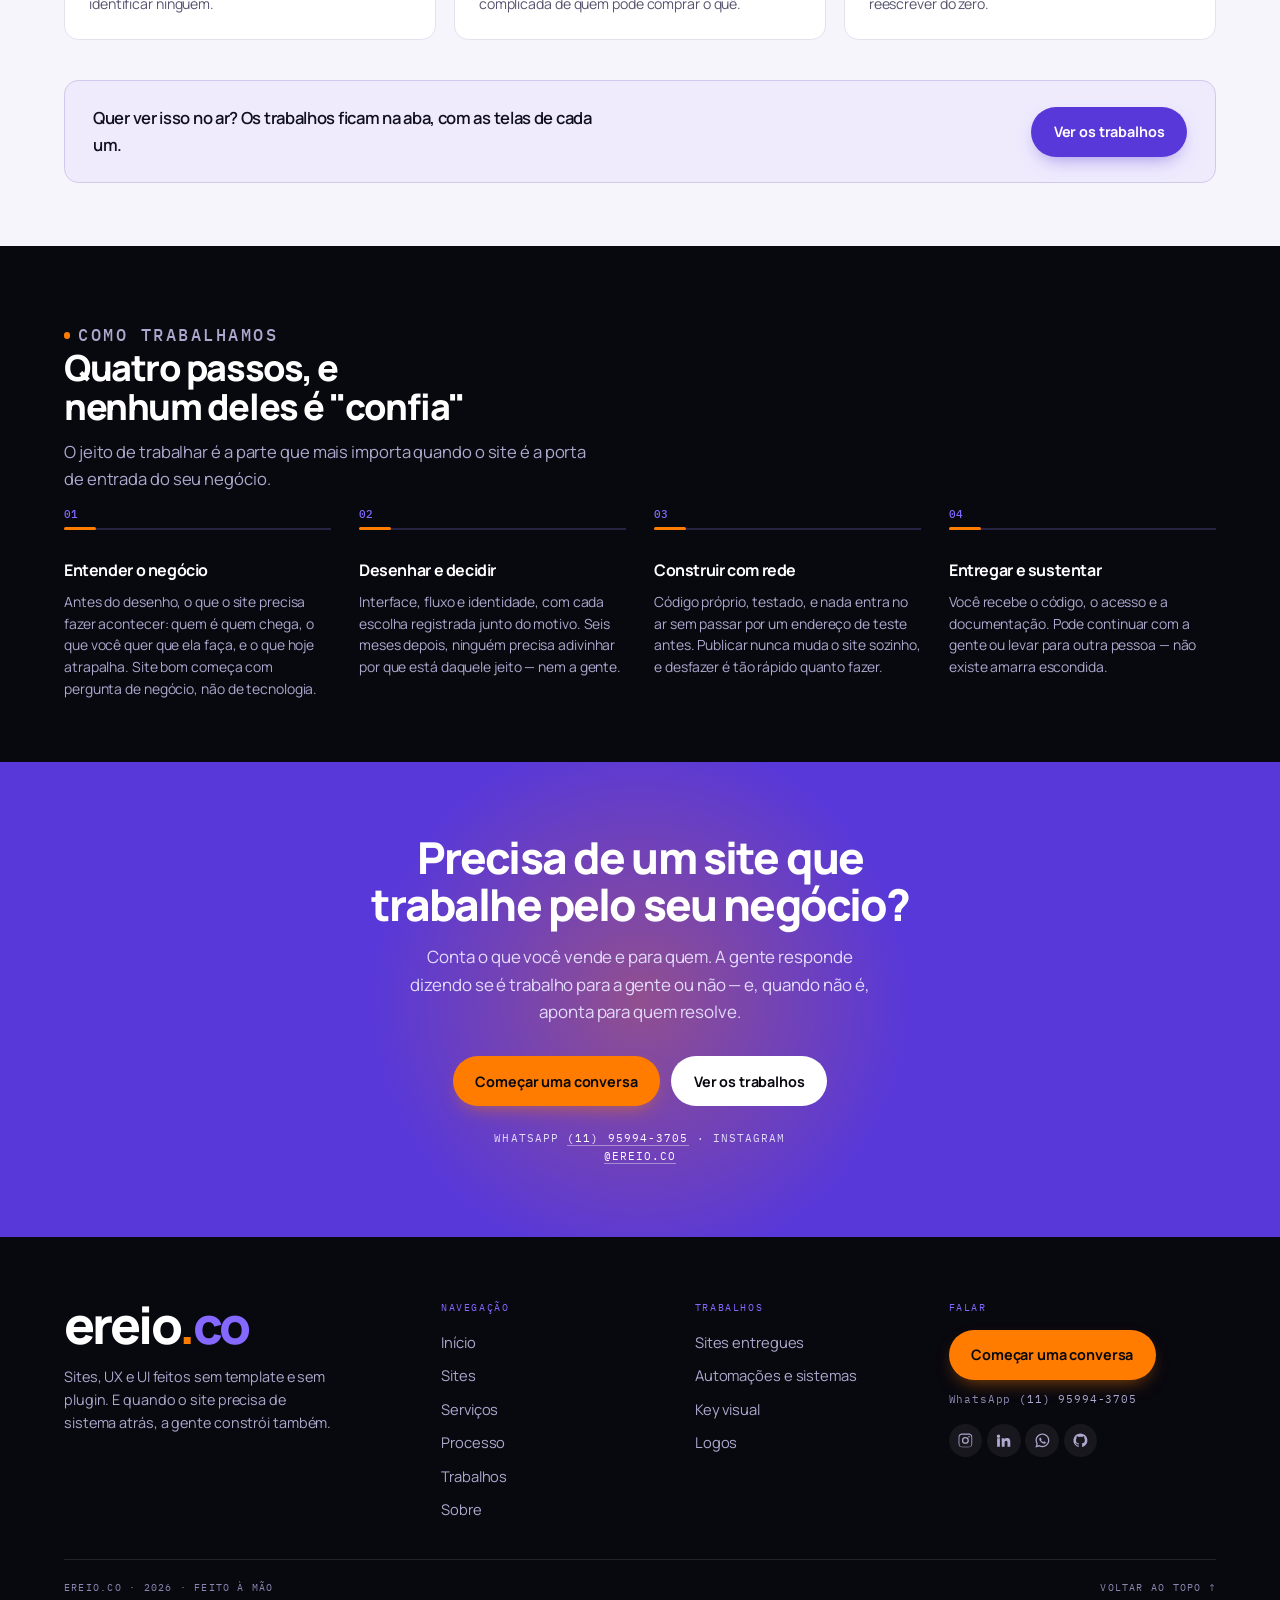
==== commit 2995b019: "Pagina Sites: slide na abertura, titulo novo e "Sites" no menu Ela, 19/10: "o header ta muito basico" ====
--- a/index.html
+++ b/index.html
@@ -72,7 +72,7 @@
     <nav class="navega" aria-label="Navegação principal">
       <ul class="links">
         <li><a href="index.html" aria-current="page">Início</a></li>
-        <li><a href="sites.html">Criar um site</a></li>
+        <li><a href="sites.html">Sites</a></li>
         <li><a href="index.html#servicos">Serviços</a></li>
         <li><a href="trabalhos.html">Trabalhos</a></li>
         <li><a href="index.html#processo">Processo</a></li>
@@ -104,7 +104,7 @@
     <p class="olho">Navegação</p>
     <ul class="painel-links">
       <li><a href="index.html" aria-current="page"><span class="n">01</span><span class="t">Início</span></a></li>
-      <li><a href="sites.html"><span class="n">02</span><span class="t">Criar um site</span></a></li>
+      <li><a href="sites.html"><span class="n">02</span><span class="t">Sites</span></a></li>
       <li><a href="index.html#servicos"><span class="n">03</span><span class="t">Serviços</span></a></li>
       <li><a href="trabalhos.html"><span class="n">04</span><span class="t">Trabalhos</span></a></li>
       <li><a href="index.html#processo"><span class="n">05</span><span class="t">Como trabalhamos</span></a></li>
@@ -435,7 +435,7 @@
         <p class="rodape-titulo">Navegação</p>
         <ul>
           <li><a href="index.html">Início</a></li>
-          <li><a href="sites.html">Criar um site</a></li>
+          <li><a href="sites.html">Sites</a></li>
           <li><a href="index.html#servicos">Serviços</a></li>
           <li><a href="index.html#processo">Processo</a></li>
           <li><a href="trabalhos.html">Trabalhos</a></li>
@@ -445,7 +445,7 @@
       <nav class="rodape-coluna" aria-label="Trabalhos por frente">
         <p class="rodape-titulo">Trabalhos</p>
         <ul>
-          <li><a href="trabalhos.html#g-sites">Sites</a></li>
+          <li><a href="trabalhos.html#g-sites">Sites entregues</a></li>
           <li><a href="trabalhos.html#g-automacoes">Automações e sistemas</a></li>
           <li><a href="trabalhos.html#g-key-visual">Key visual</a></li>
           <li><a href="trabalhos.html#g-logos">Logos</a></li>
--- a/estilo.css
+++ b/estilo.css
@@ -2445,9 +2445,10 @@
 .manifesto-sobre b { color: var(--realce); }
 
 /* ===================== sites.html, a página do anúncio (19/10/2026) =====================
-   Para onde o Google Ads manda. Abertura curta com a promessa, os números da home, os
-   cartões do que a pessoa recebe, a vitrine dos clientes (cartões com a tela de cada
-   site, levando ao trabalho), os quatro passos e as perguntas em sanfona. */
+   Para onde o Google Ads manda. Abertura com o slide da home (oito telas de sites
+   entregues), os números da home, os cartões do que a pessoa recebe, a vitrine dos
+   clientes (cartões com a tela de cada site, levando ao trabalho), os quatro passos e
+   as perguntas em sanfona. */
 
 .abertura-sites h1 { max-width: 20ch; }
 
